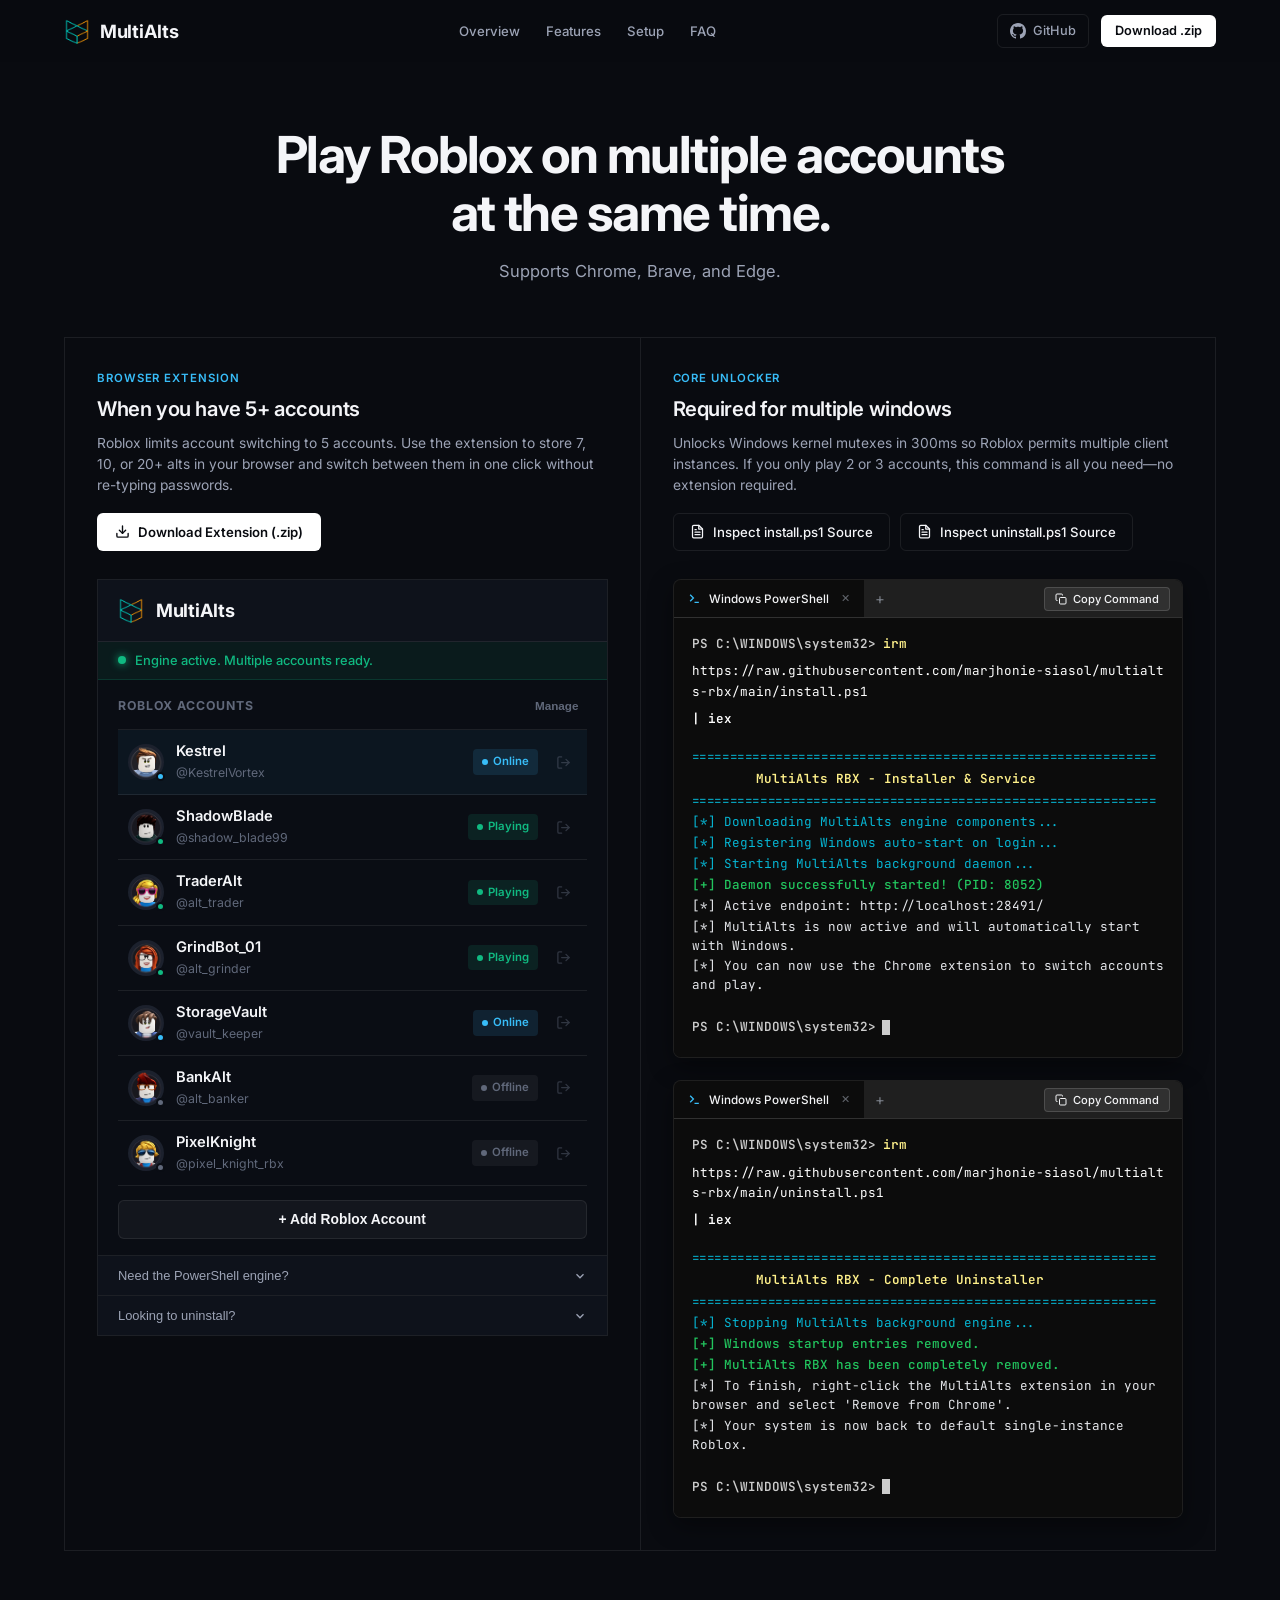
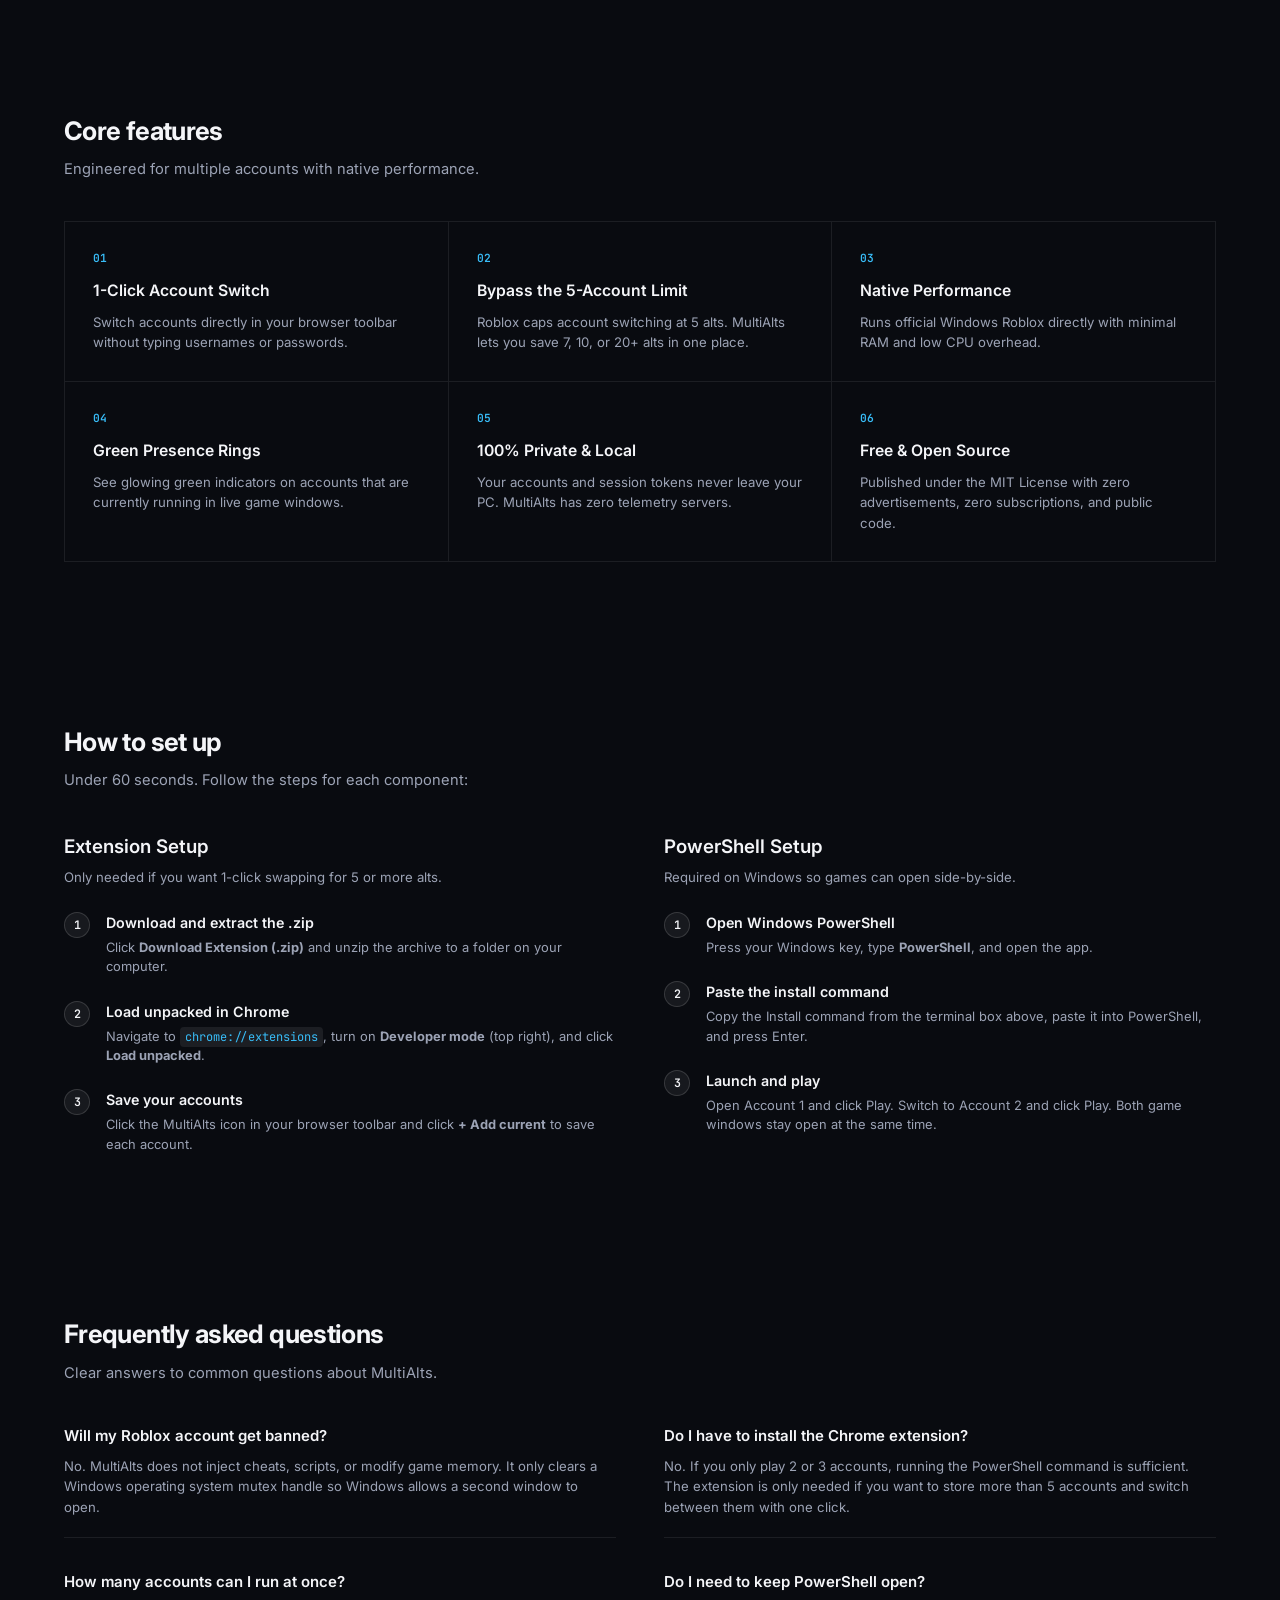
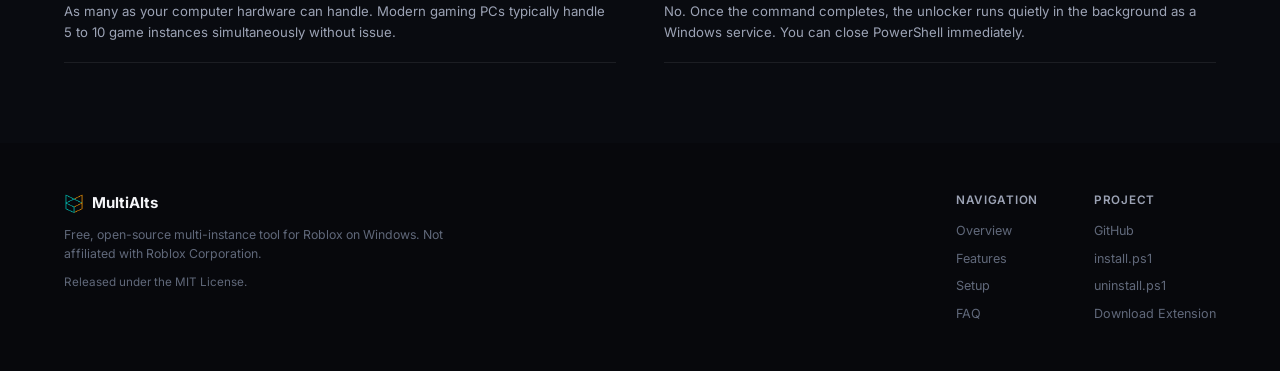
==== docs/index.html @ e4cba8e7 "feat: add Manage mode with delete trash icon, session logout, avatar assets, and UI refinements" ====
<!DOCTYPE html>
<html lang="en">
<head>
    <meta charset="UTF-8">
    <meta name="viewport" content="width=device-width, initial-scale=1.0">
    <title>MultiAlts — Play Roblox on Multiple Accounts</title>
    <meta name="description" content="Play Roblox on multiple accounts at the same time on Windows. Native performance, zero lag, open source.">
    <link rel="icon" type="image/png" href="favicon.png">
    <link rel="preconnect" href="https://fonts.googleapis.com">
    <link rel="preconnect" href="https://fonts.gstatic.com" crossorigin>
    <link href="https://fonts.googleapis.com/css2?family=Inter:wght@400;500;600;700&family=JetBrains+Mono:wght@400;500;600&display=swap" rel="stylesheet">
    <link rel="stylesheet" href="style.css?v=2">
</head>
<body>

    <!-- Navigation -->
    <header class="site-header">
        <div class="site-header-inner">
            <a href="#" class="brand">
                <img src="logo.png" alt="MultiAlts Logo" class="brand-logo">
                <span class="brand-title">MultiAlts</span>
            </a>

            <nav class="nav-links">
                <a href="#hero" class="nav-item">Overview</a>
                <a href="#features" class="nav-item">Features</a>
                <a href="#setup" class="nav-item">Setup</a>
                <a href="#faq" class="nav-item">FAQ</a>
            </nav>

            <div class="nav-cta-group">
                <a href="https://github.com/marjhonie-siasol/multialts-rbx" target="_blank" rel="noopener" class="nav-github-link">
                    <svg viewBox="0 0 24 24" width="16" height="16" fill="currentColor">
                        <path d="M12 0C5.37 0 0 5.37 0 12c0 5.31 3.435 9.795 8.205 11.385.6.105.825-.255.825-.57 0-.285-.015-1.23-.015-2.235-3.015.555-3.795-.735-4.035-1.41-.135-.345-.72-1.41-1.23-1.695-.42-.225-1.02-.78-.015-.795.945-.015 1.62.87 1.845 1.23 1.08 1.815 2.805 1.305 3.495.99.105-.78.42-1.305.765-1.605-2.67-.3-5.46-1.335-5.46-5.925 0-1.305.465-2.385 1.23-3.225-.12-.3-.54-1.53.12-3.18 0 0 1.005-.315 3.3 1.23.96-.27 1.98-.405 3-.405s2.04.135 3 .405c2.295-1.56 3.3-1.23 3.3-1.23.66 1.65.24 2.88.12 3.18.765.84 1.23 1.905 1.23 3.225 0 4.605-2.805 5.625-5.475 5.925.435.375.81 1.095.81 2.22 0 1.605-.015 2.895-.015 3.3 0 .315.225.69.825.57A12.02 12.02 0 0024 12c0-6.63-5.37-12-12-12z"/>
                    </svg>
                    <span>GitHub</span>
                </a>
                <a href="downloads/multialts-extension.zip" download="multialts-extension.zip" class="btn-nav-download">
                    <span>Download .zip</span>
                </a>
            </div>
        </div>
    </header>

    <main>
        <!-- Hero Section: Heading + Split Extension (Left) vs PowerShell (Right) -->
        <section class="hero-block" id="hero">
            <div class="hero-intro">
                <h1 class="hero-headline">Play Roblox on multiple accounts at the same time.</h1>
                <p class="hero-subheadline">
                    Supports Chrome, Brave, and Edge.
                </p>
            </div>

            <!-- Two-Sided Showcase -->
            <div class="showcase-split">

                <!-- Left Column: The Extension -->
                <div class="showcase-col showcase-extension">
                    <div class="col-meta">
                        <div class="col-kicker">Browser Extension</div>
                        <h2 class="col-title">When you have 5+ accounts</h2>
                        <p class="col-description">
                            Roblox limits account switching to 5 accounts. Use the extension to store 7, 10, or 20+ alts in your browser and switch between them in one click without re-typing passwords.
                        </p>
                        <div class="col-actions">
                            <a href="downloads/multialts-extension.zip" download="multialts-extension.zip" class="btn-action-primary" id="downloadHeroBtn">
                                <svg width="15" height="15" viewBox="0 0 24 24" fill="none" stroke="currentColor" stroke-width="2.2" stroke-linecap="round" stroke-linejoin="round">
                                    <path d="M21 15v4a2 2 0 0 1-2 2H5a2 2 0 0 1-2-2v-4"/>
                                    <polyline points="7 10 12 15 17 10"/>
                                    <line x1="12" y1="15" x2="12" y2="3"/>
                                </svg>
                                <span>Download Extension (.zip)</span>
                            </a>
                        </div>
                    </div>

                    <!-- Extension Popup Surface Frame -->
                    <div class="browser-window">
                        <div class="popup">
                            <!-- Top Bar (Clean Branding) -->
                            <header class="header-row">
                                <div class="brand-title-wrap">
                                    <img src="logo.png" alt="MultiAlts" class="brand-logo">
                                    <span class="brand-title">MultiAlts</span>
                                </div>
                            </header>

                            <!-- Engine Status Banner -->
                            <div class="engine-notice-bar active">
                                <span class="notice-pip"></span>
                                <span class="notice-text">Engine active. Multiple accounts ready.</span>
                            </div>

                            <!-- Accounts Section -->
                            <section class="accounts-section">
                                <div class="accounts-head">
                                    <span class="section-title">Roblox Accounts</span>
                                    <button class="btn-manage-accounts" id="mockupManageBtn" type="button">Manage</button>
                                </div>

                                <div class="accounts-list">
                                    <!-- Account 1: Kestrel (Active in Browser) -->
                                    <div class="account-card online active">
                                        <div class="avatar">
                                            <img src="assets/avatars/avatar1.png" alt="Kestrel">
                                            <span class="avatar-status-pip online"></span>
                                        </div>
                                        <div class="info">
                                            <div class="name">Kestrel</div>
                                            <div class="sub">@KestrelVortex</div>
                                        </div>
                                        <div class="status-badge online" title="Online — active session in browser">
                                            <span class="status-dot"></span>
                                            <span class="status-label">Online</span>
                                        </div>
                                        <button class="btn-del" title="Log out of browser session" type="button" aria-label="Log out of browser session"><svg viewBox="0 0 24 24" fill="none" stroke="currentColor" stroke-width="2" stroke-linecap="round" stroke-linejoin="round" aria-hidden="true"><path d="M9 21H5a2 2 0 0 1-2-2V5a2 2 0 0 1 2-2h4"></path><polyline points="16 17 21 12 16 7"></polyline><line x1="21" y1="12" x2="9" y2="12"></line></svg></button>
                                    </div>

                                    <!-- Account 2: ShadowBlade (Playing in Game) -->
                                    <div class="account-card playing">
                                        <div class="avatar">
                                            <img src="assets/avatars/avatar2.png" alt="ShadowBlade">
                                            <span class="avatar-status-pip playing"></span>
                                        </div>
                                        <div class="info">
                                            <div class="name">ShadowBlade</div>
                                            <div class="sub">@shadow_blade99</div>
                                        </div>
                                        <div class="status-badge playing" title="Playing — running in game window">
                                            <span class="status-dot"></span>
                                            <span class="status-label">Playing</span>
                                        </div>
                                        <button class="btn-del" title="Remove from saved alts" type="button" aria-label="Remove from saved alts"><svg viewBox="0 0 24 24" fill="none" stroke="currentColor" stroke-width="2" stroke-linecap="round" stroke-linejoin="round" aria-hidden="true"><path d="M9 21H5a2 2 0 0 1-2-2V5a2 2 0 0 1 2-2h4"></path><polyline points="16 17 21 12 16 7"></polyline><line x1="21" y1="12" x2="9" y2="12"></line></svg></button>
                                    </div>

                                    <!-- Account 3: TraderAlt (Playing in Game) -->
                                    <div class="account-card playing">
                                        <div class="avatar">
                                            <img src="assets/avatars/avatar3.png" alt="TraderAlt">
                                            <span class="avatar-status-pip playing"></span>
                                        </div>
                                        <div class="info">
                                            <div class="name">TraderAlt</div>
                                            <div class="sub">@alt_trader</div>
                                        </div>
                                        <div class="status-badge playing" title="Playing — running in game window">
                                            <span class="status-dot"></span>
                                            <span class="status-label">Playing</span>
                                        </div>
                                        <button class="btn-del" title="Remove from saved alts" type="button" aria-label="Remove from saved alts"><svg viewBox="0 0 24 24" fill="none" stroke="currentColor" stroke-width="2" stroke-linecap="round" stroke-linejoin="round" aria-hidden="true"><path d="M9 21H5a2 2 0 0 1-2-2V5a2 2 0 0 1 2-2h4"></path><polyline points="16 17 21 12 16 7"></polyline><line x1="21" y1="12" x2="9" y2="12"></line></svg></button>
                                    </div>

                                    <!-- Account 4: GrindBot_01 (Playing in Game) -->
                                    <div class="account-card playing">
                                        <div class="avatar">
                                            <img src="assets/avatars/avatar4.png" alt="GrindBot_01">
                                            <span class="avatar-status-pip playing"></span>
                                        </div>
                                        <div class="info">
                                            <div class="name">GrindBot_01</div>
                                            <div class="sub">@alt_grinder</div>
                                        </div>
                                        <div class="status-badge playing" title="Playing — running in game window">
                                            <span class="status-dot"></span>
                                            <span class="status-label">Playing</span>
                                        </div>
                                        <button class="btn-del" title="Remove from saved alts" type="button" aria-label="Remove from saved alts"><svg viewBox="0 0 24 24" fill="none" stroke="currentColor" stroke-width="2" stroke-linecap="round" stroke-linejoin="round" aria-hidden="true"><path d="M9 21H5a2 2 0 0 1-2-2V5a2 2 0 0 1 2-2h4"></path><polyline points="16 17 21 12 16 7"></polyline><line x1="21" y1="12" x2="9" y2="12"></line></svg></button>
                                    </div>

                                    <!-- Account 5: StorageVault (Online) -->
                                    <div class="account-card online">
                                        <div class="avatar">
                                            <img src="assets/avatars/avatar5.png" alt="StorageVault">
                                            <span class="avatar-status-pip online"></span>
                                        </div>
                                        <div class="info">
                                            <div class="name">StorageVault</div>
                                            <div class="sub">@vault_keeper</div>
                                        </div>
                                        <div class="status-badge online" title="Online — active session in browser">
                                            <span class="status-dot"></span>
                                            <span class="status-label">Online</span>
                                        </div>
                                        <button class="btn-del" title="Remove from saved alts" type="button" aria-label="Remove from saved alts"><svg viewBox="0 0 24 24" fill="none" stroke="currentColor" stroke-width="2" stroke-linecap="round" stroke-linejoin="round" aria-hidden="true"><path d="M9 21H5a2 2 0 0 1-2-2V5a2 2 0 0 1 2-2h4"></path><polyline points="16 17 21 12 16 7"></polyline><line x1="21" y1="12" x2="9" y2="12"></line></svg></button>
                                    </div>

                                    <!-- Account 6: BankAlt (Offline) -->
                                    <div class="account-card offline">
                                        <div class="avatar">
                                            <img src="assets/avatars/avatar6.png" alt="BankAlt">
                                            <span class="avatar-status-pip offline"></span>
                                        </div>
                                        <div class="info">
                                            <div class="name">BankAlt</div>
                                            <div class="sub">@alt_banker</div>
                                        </div>
                                        <div class="status-badge offline" title="Offline — not in browser or game">
                                            <span class="status-dot"></span>
                                            <span class="status-label">Offline</span>
                                        </div>
                                        <button class="btn-del" title="Remove from saved alts" type="button" aria-label="Remove from saved alts"><svg viewBox="0 0 24 24" fill="none" stroke="currentColor" stroke-width="2" stroke-linecap="round" stroke-linejoin="round" aria-hidden="true"><path d="M9 21H5a2 2 0 0 1-2-2V5a2 2 0 0 1 2-2h4"></path><polyline points="16 17 21 12 16 7"></polyline><line x1="21" y1="12" x2="9" y2="12"></line></svg></button>
                                    </div>

                                    <!-- Account 7: PixelKnight (Offline) -->
                                    <div class="account-card offline">
                                        <div class="avatar">
                                            <img src="assets/avatars/avatar7.png" alt="PixelKnight">
                                            <span class="avatar-status-pip offline"></span>
                                        </div>
                                        <div class="info">
                                            <div class="name">PixelKnight</div>
                                            <div class="sub">@pixel_knight_rbx</div>
                                        </div>
                                        <div class="status-badge offline" title="Offline — not in browser or game">
                                            <span class="status-dot"></span>
                                            <span class="status-label">Offline</span>
                                        </div>
                                        <button class="btn-del" title="Remove from saved alts" type="button" aria-label="Remove from saved alts"><svg viewBox="0 0 24 24" fill="none" stroke="currentColor" stroke-width="2" stroke-linecap="round" stroke-linejoin="round" aria-hidden="true"><path d="M9 21H5a2 2 0 0 1-2-2V5a2 2 0 0 1 2-2h4"></path><polyline points="16 17 21 12 16 7"></polyline><line x1="21" y1="12" x2="9" y2="12"></line></svg></button>
                                    </div>
                                </div>

                                <button class="btn-alt-login" type="button">+ Add Roblox Account</button>
                            </section>

                            <!-- Footers with Collapsible Dropdowns -->
                            <div class="collapsible-group">
                                <div class="collapsible-section">
                                    <button class="btn-collapse-toggle" type="button">
                                        <span>Need the PowerShell engine?</span>
                                        <svg class="toggle-icon" viewBox="0 0 24 24" width="12" height="12" fill="none" stroke="currentColor" stroke-width="2.2">
                                            <polyline points="6 9 12 15 18 9"></polyline>
                                        </svg>
                                    </button>
                                </div>
                                <div class="collapsible-section">
                                    <button class="btn-collapse-toggle" type="button">
                                        <span>Looking to uninstall?</span>
                                        <svg class="toggle-icon" viewBox="0 0 24 24" width="12" height="12" fill="none" stroke="currentColor" stroke-width="2.2">
                                            <polyline points="6 9 12 15 18 9"></polyline>
                                        </svg>
                                    </button>
                                </div>
                            </div>
                        </div>
                    </div>
                </div>

                <!-- Right Column: The PowerShell Command -->
                <div class="showcase-col showcase-powershell">
                    <div class="col-meta">
                        <div class="col-kicker">Core Unlocker</div>
                        <h2 class="col-title">Required for multiple windows</h2>
                        <p class="col-description">
                            Unlocks Windows kernel mutexes in 300ms so Roblox permits multiple client instances. If you only play 2 or 3 accounts, this command is all you need—no extension required.
                        </p>
                        <div class="col-actions">
                            <a href="https://github.com/marjhonie-siasol/multialts-rbx/blob/main/install.ps1" target="_blank" rel="noopener" class="btn-action-secondary">
                                <svg width="15" height="15" viewBox="0 0 24 24" fill="none" stroke="currentColor" stroke-width="2" stroke-linecap="round" stroke-linejoin="round">
                                    <path d="M14 2H6a2 2 0 0 0-2 2v16a2 2 0 0 0 2 2h12a2 2 0 0 0 2-2V8z"></path>
                                    <polyline points="14 2 14 8 20 8"></polyline>
                                    <line x1="16" y1="13" x2="8" y2="13"></line>
                                    <line x1="16" y1="17" x2="8" y2="17"></line>
                                    <polyline points="10 9 9 9 8 9"></polyline>
                                </svg>
                                <span>Inspect install.ps1 Source</span>
                            </a>
                            <a href="https://github.com/marjhonie-siasol/multialts-rbx/blob/main/uninstall.ps1" target="_blank" rel="noopener" class="btn-action-secondary">
                                <svg width="15" height="15" viewBox="0 0 24 24" fill="none" stroke="currentColor" stroke-width="2" stroke-linecap="round" stroke-linejoin="round">
                                    <path d="M14 2H6a2 2 0 0 0-2 2v16a2 2 0 0 0 2 2h12a2 2 0 0 0 2-2V8z"></path>
                                    <polyline points="14 2 14 8 20 8"></polyline>
                                    <line x1="16" y1="13" x2="8" y2="13"></line>
                                    <line x1="16" y1="17" x2="8" y2="17"></line>
                                    <polyline points="10 9 9 9 8 9"></polyline>
                                </svg>
                                <span>Inspect uninstall.ps1 Source</span>
                            </a>
                        </div>
                    </div>

                    <div class="terminals-stack">
                        <!-- 1. Install & Unlock Terminal -->
                        <div class="terminal-window">
                            <div class="terminal-topbar">
                                <div class="terminal-tab-group">
                                    <div class="terminal-tab active">
                                        <svg class="terminal-tab-icon" viewBox="0 0 24 24" width="13" height="13" fill="none" stroke="currentColor" stroke-width="2.4">
                                            <polyline points="4 17 10 11 4 5"></polyline>
                                            <line x1="12" y1="19" x2="20" y2="19"></line>
                                        </svg>
                                        <span class="terminal-tab-name">Windows PowerShell</span>
                                        <span class="terminal-tab-close">✕</span>
                                    </div>
                                    <span class="terminal-tab-add">+</span>
                                </div>
                                <div class="terminal-topbar-actions">
                                    <button class="btn-terminal-copy" id="webCopyBtn" type="button" title="Copy install command">
                                        <svg width="12" height="12" viewBox="0 0 24 24" fill="none" stroke="currentColor" stroke-width="2">
                                            <rect x="9" y="9" width="13" height="13" rx="2" ry="2"/>
                                            <path d="M5 15H4a2 2 0 0 1-2-2V4a2 2 0 0 1 2-2h9a2 2 0 0 1 2 2v1"/>
                                        </svg>
                                        <span>Copy Command</span>
                                    </button>
                                </div>
                            </div>
                            <div class="terminal-body">
                                <div class="term-cmd-row">
                                    <span class="term-ps-prompt">PS C:\WINDOWS\system32&gt;</span>
                                    <span class="term-cmd-irm">irm</span>
                                    <code class="term-cmd-url" id="webCommandCode">https://raw.githubusercontent.com/marjhonie-siasol/multialts-rbx/main/install.ps1</code>
                                    <span class="term-cmd-pipe">| iex</span>
                                </div>
                                <div class="term-output-stream">
                                    <div class="term-banner-line">=============================================================</div>
                                    <div class="term-banner-title">        MultiAlts RBX - Installer &amp; Service</div>
                                    <div class="term-banner-line">=============================================================</div>
                                    <div class="term-line term-cyan">[*] Downloading MultiAlts engine components...</div>
                                    <div class="term-line term-cyan">[*] Registering Windows auto-start on login...</div>
                                    <div class="term-line term-cyan">[*] Starting MultiAlts background daemon...</div>
                                    <div class="term-line term-green">[+] Daemon successfully started! (PID: 8052)</div>
                                    <div class="term-line term-white">[*] Active endpoint: http://localhost:28491/</div>
                                    <div class="term-line term-white">[*] MultiAlts is now active and will automatically start with Windows.</div>
                                    <div class="term-line term-white">[*] You can now use the Chrome extension to switch accounts and play.</div>
                                </div>
                                <div class="term-prompt-return">
                                    <span class="term-ps-prompt">PS C:\WINDOWS\system32&gt;</span>
                                    <span class="term-cursor"></span>
                                </div>
                            </div>
                        </div>

                        <!-- 2. Clean Uninstall Terminal -->
                        <div class="terminal-window">
                            <div class="terminal-topbar">
                                <div class="terminal-tab-group">
                                    <div class="terminal-tab active">
                                        <svg class="terminal-tab-icon" viewBox="0 0 24 24" width="13" height="13" fill="none" stroke="currentColor" stroke-width="2.4">
                                            <polyline points="4 17 10 11 4 5"></polyline>
                                            <line x1="12" y1="19" x2="20" y2="19"></line>
                                        </svg>
                                        <span class="terminal-tab-name">Windows PowerShell</span>
                                        <span class="terminal-tab-close">✕</span>
                                    </div>
                                    <span class="terminal-tab-add">+</span>
                                </div>
                                <div class="terminal-topbar-actions">
                                    <button class="btn-terminal-copy btn-copy-uninstall" id="uninstallCopyBtn" type="button" title="Copy uninstall command">
                                        <svg width="12" height="12" viewBox="0 0 24 24" fill="none" stroke="currentColor" stroke-width="2">
                                            <rect x="9" y="9" width="13" height="13" rx="2" ry="2"/>
                                            <path d="M5 15H4a2 2 0 0 1-2-2V4a2 2 0 0 1 2-2h9a2 2 0 0 1 2 2v1"/>
                                        </svg>
                                        <span>Copy Command</span>
                                    </button>
                                </div>
                            </div>
                            <div class="terminal-body">
                                <div class="term-cmd-row">
                                    <span class="term-ps-prompt">PS C:\WINDOWS\system32&gt;</span>
                                    <span class="term-cmd-irm">irm</span>
                                    <code class="term-cmd-url" id="uninstallCommandCode">https://raw.githubusercontent.com/marjhonie-siasol/multialts-rbx/main/uninstall.ps1</code>
                                    <span class="term-cmd-pipe">| iex</span>
                                </div>
                                <div class="term-output-stream">
                                    <div class="term-banner-line">=============================================================</div>
                                    <div class="term-banner-title">        MultiAlts RBX - Complete Uninstaller</div>
                                    <div class="term-banner-line">=============================================================</div>
                                    <div class="term-line term-cyan">[*] Stopping MultiAlts background engine...</div>
                                    <div class="term-line term-green">[+] Windows startup entries removed.</div>
                                    <div class="term-line term-green">[+] MultiAlts RBX has been completely removed.</div>
                                    <div class="term-line term-white">[*] To finish, right-click the MultiAlts extension in your browser and select 'Remove from Chrome'.</div>
                                    <div class="term-line term-white">[*] Your system is now back to default single-instance Roblox.</div>
                                </div>
                                <div class="term-prompt-return">
                                    <span class="term-ps-prompt">PS C:\WINDOWS\system32&gt;</span>
                                    <span class="term-cursor"></span>
                                </div>
                            </div>
                        </div>
                    </div>
                </div>

            </div>
        </section>

        <!-- Section 2: Features (Architectural Grid, Zero Carditis) -->
        <section class="section-boundary" id="features">
            <div class="section-inner">
                <div class="section-header">
                    <h2 class="section-heading">Core features</h2>
                    <p class="section-subtext">Engineered for multiple accounts with native performance.</p>
                </div>

                <div class="features-grid">
                    <div class="feature-cell">
                        <div class="feature-index">01</div>
                        <h3 class="feature-title">1-Click Account Switch</h3>
                        <p class="feature-desc">Switch accounts directly in your browser toolbar without typing usernames or passwords.</p>
                    </div>

                    <div class="feature-cell">
                        <div class="feature-index">02</div>
                        <h3 class="feature-title">Bypass the 5-Account Limit</h3>
                        <p class="feature-desc">Roblox caps account switching at 5 alts. MultiAlts lets you save 7, 10, or 20+ alts in one place.</p>
                    </div>

                    <div class="feature-cell">
                        <div class="feature-index">03</div>
                        <h3 class="feature-title">Native Performance</h3>
                        <p class="feature-desc">Runs official Windows Roblox directly with minimal RAM and low CPU overhead.</p>
                    </div>

                    <div class="feature-cell">
                        <div class="feature-index">04</div>
                        <h3 class="feature-title">Green Presence Rings</h3>
                        <p class="feature-desc">See glowing green indicators on accounts that are currently running in live game windows.</p>
                    </div>

                    <div class="feature-cell">
                        <div class="feature-index">05</div>
                        <h3 class="feature-title">100% Private &amp; Local</h3>
                        <p class="feature-desc">Your accounts and session tokens never leave your PC. MultiAlts has zero telemetry servers.</p>
                    </div>

                    <div class="feature-cell">
                        <div class="feature-index">06</div>
                        <h3 class="feature-title">Free &amp; Open Source</h3>
                        <p class="feature-desc">Published under the MIT License with zero advertisements, zero subscriptions, and public code.</p>
                    </div>
                </div>
            </div>
        </section>

        <!-- Section 3: Setup Steps (Clean 2-Column Split: Extension on Left, PowerShell on Right) -->
        <section class="section-boundary" id="setup">
            <div class="section-inner">
                <div class="section-header">
                    <h2 class="section-heading">How to set up</h2>
                    <p class="section-subtext">Under 60 seconds. Follow the steps for each component:</p>
                </div>

                <div class="setup-columns">
                    
                    <!-- Left Column: Extension Steps -->
                    <div class="setup-col">
                        <div class="setup-col-header">
                            <h3 class="setup-col-title">Extension Setup</h3>
                            <p class="setup-col-subtitle">Only needed if you want 1-click swapping for 5 or more alts.</p>
                        </div>

                        <ol class="setup-timeline">
                            <li class="timeline-step">
                                <div class="step-marker">1</div>
                                <div class="step-body">
                                    <h4 class="step-title">Download and extract the .zip</h4>
                                    <p class="step-desc">Click <strong>Download Extension (.zip)</strong> and unzip the archive to a folder on your computer.</p>
                                </div>
                            </li>

                            <li class="timeline-step">
                                <div class="step-marker">2</div>
                                <div class="step-body">
                                    <h4 class="step-title">Load unpacked in Chrome</h4>
                                    <p class="step-desc">Navigate to <code>chrome://extensions</code>, turn on <strong>Developer mode</strong> (top right), and click <strong>Load unpacked</strong>.</p>
                                </div>
                            </li>

                            <li class="timeline-step">
                                <div class="step-marker">3</div>
                                <div class="step-body">
                                    <h4 class="step-title">Save your accounts</h4>
                                    <p class="step-desc">Click the MultiAlts icon in your browser toolbar and click <strong>+ Add current</strong> to save each account.</p>
                                </div>
                            </li>
                        </ol>
                    </div>

                    <!-- Right Column: PowerShell Steps -->
                    <div class="setup-col">
                        <div class="setup-col-header">
                            <h3 class="setup-col-title">PowerShell Setup</h3>
                            <p class="setup-col-subtitle">Required on Windows so games can open side-by-side.</p>
                        </div>

                        <ol class="setup-timeline">
                            <li class="timeline-step">
                                <div class="step-marker">1</div>
                                <div class="step-body">
                                    <h4 class="step-title">Open Windows PowerShell</h4>
                                    <p class="step-desc">Press your Windows key, type <strong>PowerShell</strong>, and open the app.</p>
                                </div>
                            </li>

                            <li class="timeline-step">
                                <div class="step-marker">2</div>
                                <div class="step-body">
                                    <h4 class="step-title">Paste the install command</h4>
                                    <p class="step-desc">Copy the Install command from the terminal box above, paste it into PowerShell, and press Enter.</p>
                                </div>
                            </li>

                            <li class="timeline-step">
                                <div class="step-marker">3</div>
                                <div class="step-body">
                                    <h4 class="step-title">Launch and play</h4>
                                    <p class="step-desc">Open Account 1 and click Play. Switch to Account 2 and click Play. Both game windows stay open at the same time.</p>
                                </div>
                            </li>
                        </ol>
                    </div>

                </div>
            </div>
        </section>

        <!-- Section 4: FAQ -->
        <section class="section-boundary" id="faq">
            <div class="section-inner">
                <div class="section-header">
                    <h2 class="section-heading">Frequently asked questions</h2>
                    <p class="section-subtext">Clear answers to common questions about MultiAlts.</p>
                </div>

                <div class="faq-list">
                    <div class="faq-row">
                        <h4 class="faq-q">Will my Roblox account get banned?</h4>
                        <p class="faq-a">No. MultiAlts does not inject cheats, scripts, or modify game memory. It only clears a Windows operating system mutex handle so Windows allows a second window to open.</p>
                    </div>

                    <div class="faq-row">
                        <h4 class="faq-q">Do I have to install the Chrome extension?</h4>
                        <p class="faq-a">No. If you only play 2 or 3 accounts, running the PowerShell command is sufficient. The extension is only needed if you want to store more than 5 accounts and switch between them with one click.</p>
                    </div>

                    <div class="faq-row">
                        <h4 class="faq-q">How many accounts can I run at once?</h4>
                        <p class="faq-a">As many as your computer hardware can handle. Modern gaming PCs typically handle 5 to 10 game instances simultaneously without issue.</p>
                    </div>

                    <div class="faq-row">
                        <h4 class="faq-q">Do I need to keep PowerShell open?</h4>
                        <p class="faq-a">No. Once the command completes, the unlocker runs quietly in the background as a Windows service. You can close PowerShell immediately.</p>
                    </div>
                </div>
            </div>
        </section>
    </main>

    <!-- Footer -->
    <footer class="site-footer">
        <div class="footer-inner">
            <div class="footer-meta">
                <div class="footer-brand">
                    <img src="logo.png" alt="MultiAlts" class="footer-logo">
                    <span class="footer-title">MultiAlts</span>
                </div>
                <p class="footer-note">Free, open-source multi-instance tool for Roblox on Windows. Not affiliated with Roblox Corporation.</p>
                <div class="footer-license">Released under the MIT License.</div>
            </div>

            <div class="footer-links">
                <div class="footer-group">
                    <span class="group-heading">Navigation</span>
                    <a href="#hero">Overview</a>
                    <a href="#features">Features</a>
                    <a href="#setup">Setup</a>
                    <a href="#faq">FAQ</a>
                </div>
                <div class="footer-group">
                    <span class="group-heading">Project</span>
                    <a href="https://github.com/marjhonie-siasol/multialts-rbx" target="_blank" rel="noopener">GitHub</a>
                    <a href="https://github.com/marjhonie-siasol/multialts-rbx/blob/main/install.ps1" target="_blank" rel="noopener">install.ps1</a>
                    <a href="https://github.com/marjhonie-siasol/multialts-rbx/blob/main/uninstall.ps1" target="_blank" rel="noopener">uninstall.ps1</a>
                    <a href="downloads/multialts-extension.zip" download="multialts-extension.zip">Download Extension</a>
                </div>
            </div>
        </div>
    </footer>

    <script src="script.js"></script>
</body>
</html>
---- docs/style.css ----
/* ==========================================================================
   MultiAlts — Design Stylesheet
   Crafted: Clean Developer Utility & Authentic Product Surfaces
   Rules:
     - No carditis / No nested dark boxes
     - No AI slop pill badges with uppercase dots
     - No glowing neon border outlines
     - Physical authenticity: Real Chrome window + Real Windows Terminal
     - Strict typographic hierarchy
     - Zero emojis
   ========================================================================== */

:root {
    /* Architectural Dark Canvas */
    --canvas: #090b10;
    --canvas-elevated: #0f1219;
    --canvas-subtle: #141822;
    --canvas-well: #06080b;

    /* Hairlines & Dividers */
    --border-hairline: rgba(255, 255, 255, 0.08);
    --border-strong: rgba(255, 255, 255, 0.14);
    --border-focus: rgba(255, 255, 255, 0.28);

    /* Text Hierarchy */
    --text-high: #f4f5f8;
    --text-med: #9ca3b5;
    --text-low: #60687a;

    /* Functional Accents */
    --accent-blue: #38bdf8;
    --accent-emerald: #10b981;
    --accent-amber: #f59e0b;
    --accent-red: #ef4444;

    /* Typography */
    --font-sans: 'Inter', -apple-system, BlinkMacSystemFont, 'Segoe UI', Roboto, sans-serif;
    --font-mono: 'JetBrains Mono', Consolas, Monaco, monospace;
}

/* Reset & Global */
*, *::before, *::after {
    margin: 0;
    padding: 0;
    box-sizing: border-box;
}

html {
    scroll-behavior: smooth;
    background-color: var(--canvas);
    color: var(--text-high);
    font-family: var(--font-sans);
    font-size: 15px;
    line-height: 1.55;
    -webkit-font-smoothing: antialiased;
}

body {
    min-height: 100vh;
    background: var(--canvas);
    color: var(--text-high);
    overflow-x: hidden;
}

::selection {
    background: rgba(56, 189, 248, 0.3);
    color: #ffffff;
}

/* ==========================================================================
   Header & Navigation
   ========================================================================== */
.site-header {
    position: sticky;
    top: 0;
    z-index: 100;
    background: rgba(9, 11, 16, 0.85);
    backdrop-filter: blur(12px);
    border-bottom: none;
}

.site-header-inner {
    max-width: 1200px;
    margin: 0 auto;
    padding: 14px 24px;
    display: flex;
    align-items: center;
    justify-content: space-between;
}

.brand {
    display: flex;
    align-items: center;
    gap: 10px;
    text-decoration: none;
    color: var(--text-high);
}

.brand-logo {
    width: 24px;
    height: 24px;
    object-fit: contain;
}

.brand-title {
    font-size: 1.05rem;
    font-weight: 700;
    letter-spacing: -0.02em;
    color: var(--text-high);
}

.nav-links {
    display: flex;
    align-items: center;
    gap: 26px;
}

.nav-item {
    color: var(--text-med);
    text-decoration: none;
    font-size: 0.88rem;
    font-weight: 500;
    transition: color 150ms ease;
}

.nav-item:hover {
    color: var(--text-high);
}

.nav-cta-group {
    display: flex;
    align-items: center;
    gap: 12px;
}

.nav-github-link {
    display: inline-flex;
    align-items: center;
    gap: 7px;
    color: var(--text-med);
    text-decoration: none;
    font-size: 0.85rem;
    font-weight: 500;
    padding: 6px 12px;
    border: 1px solid var(--border-hairline);
    border-radius: 6px;
    transition: all 150ms ease;
}

.nav-github-link:hover {
    color: var(--text-high);
    border-color: var(--border-strong);
    background: rgba(255, 255, 255, 0.03);
}

.btn-nav-download {
    display: inline-flex;
    align-items: center;
    background: #ffffff;
    color: #090b10;
    text-decoration: none;
    font-size: 0.85rem;
    font-weight: 600;
    padding: 6px 14px;
    border-radius: 6px;
    transition: all 150ms ease;
}

.btn-nav-download:hover {
    background: #e2e8f0;
}

/* ==========================================================================
   Hero Section
   ========================================================================== */
.hero-block {
    max-width: 1200px;
    margin: 0 auto;
    padding: 64px 24px 80px;
}

.hero-intro {
    text-align: center;
    max-width: 780px;
    margin: 0 auto 52px;
}

.hero-headline {
    font-size: clamp(2.3rem, 4.5vw, 3.4rem);
    font-weight: 700;
    letter-spacing: -0.03em;
    line-height: 1.15;
    color: var(--text-high);
    margin-bottom: 16px;
}

.hero-subheadline {
    font-size: 1.1rem;
    line-height: 1.55;
    color: var(--text-med);
    max-width: 620px;
    margin: 0 auto;
}

/* Two-Sided Showcase Grid (Architectural Divider Matrix like Core Features) */
.showcase-split {
    display: grid;
    grid-template-columns: repeat(2, minmax(0, 1fr));
    border-top: 1px solid var(--border-hairline);
    border-left: 1px solid var(--border-hairline);
    align-items: stretch;
}

.showcase-col {
    padding: 32px;
    border-right: 1px solid var(--border-hairline);
    border-bottom: 1px solid var(--border-hairline);
    display: flex;
    flex-direction: column;
    gap: 24px;
    transition: background 150ms ease;
}

.showcase-col:hover {
    background: rgba(255, 255, 255, 0.015);
}

/* Column Meta Text */
.col-meta {
    padding-bottom: 4px;
}

.col-kicker {
    font-size: 0.76rem;
    font-weight: 600;
    text-transform: uppercase;
    letter-spacing: 0.08em;
    color: var(--accent-blue);
    margin-bottom: 6px;
}

.showcase-powershell .col-kicker {
    color: #38bdf8;
}

.col-title {
    font-size: 1.35rem;
    font-weight: 600;
    letter-spacing: -0.02em;
    color: var(--text-high);
    margin-bottom: 8px;
}

.col-description {
    font-size: 0.92rem;
    line-height: 1.55;
    color: var(--text-med);
    margin-bottom: 16px;
}

.col-actions {
    display: flex;
    align-items: center;
    gap: 10px;
    flex-wrap: wrap;
}

.btn-action-primary {
    display: inline-flex;
    align-items: center;
    gap: 8px;
    background: #ffffff;
    color: #090b10;
    text-decoration: none;
    font-size: 0.88rem;
    font-weight: 600;
    padding: 9px 18px;
    border-radius: 6px;
    transition: all 150ms ease;
}

.btn-action-primary:hover {
    background: #e2e8f0;
}

.btn-action-secondary {
    display: inline-flex;
    align-items: center;
    gap: 8px;
    background: transparent;
    color: var(--text-high);
    border: 1px solid var(--border-hairline);
    text-decoration: none;
    font-size: 0.88rem;
    font-weight: 500;
    padding: 8px 16px;
    border-radius: 6px;
    transition: all 150ms ease;
}

.btn-action-secondary:hover {
    background: rgba(255, 255, 255, 0.05);
    border-color: var(--border-strong);
}

/* ==========================================================================
   Left Column: Extension Popup Surface
   ========================================================================== */
.browser-window {
    background: #0a0d14;
    border: 1px solid var(--border-hairline);
    border-radius: 0;
    overflow: hidden;
    box-shadow: none;
}

/* Extension Surface - Prominent, High-Legibility Scaled UI */
.popup {
    display: flex;
    flex-direction: column;
    background: #0a0d14;
    color: var(--text-high);
}

/* 1. Header Bar */
.header-row {
    display: flex;
    align-items: center;
    justify-content: space-between;
    padding: 16px 20px;
    background: #0e121b;
    border-bottom: 1px solid var(--border-hairline);
}

.brand-title-wrap {
    display: flex;
    align-items: center;
    gap: 12px;
}

.brand-logo {
    width: 26px;
    height: 26px;
    object-fit: contain;
}

.brand-title {
    font-size: 1.22rem;
    font-weight: 700;
    letter-spacing: -0.015em;
    color: var(--text-high);
}

/* 2. Engine Notice Bar */
.engine-notice-bar {
    padding: 10px 20px;
    font-size: 0.86rem;
    display: flex;
    align-items: center;
    gap: 9px;
    border-bottom: 1px solid var(--border-hairline);
}

.engine-notice-bar.active {
    background: rgba(16, 185, 129, 0.08);
    border-color: rgba(16, 185, 129, 0.18);
    color: var(--accent-emerald);
}

.engine-notice-bar.offline {
    background: rgba(245, 158, 11, 0.08);
    border-color: rgba(245, 158, 11, 0.18);
    color: var(--accent-amber);
    justify-content: space-between;
}

.notice-pip {
    width: 8px;
    height: 8px;
    border-radius: 50%;
    background: currentColor;
    box-shadow: 0 0 8px currentColor;
    flex-shrink: 0;
}

.notice-text {
    font-weight: 500;
    line-height: 1.35;
}

/* 3. Accounts Section */
.accounts-section {
    padding: 16px 20px;
    display: flex;
    flex-direction: column;
    gap: 14px;
}

.accounts-head {
    display: flex;
    align-items: center;
    justify-content: space-between;
}

.section-title {
    font-size: 0.82rem;
    font-weight: 700;
    text-transform: uppercase;
    letter-spacing: 0.08em;
    color: var(--text-low);
}

.btn-manage-accounts {
    background: transparent;
    border: none;
    color: var(--text-low);
    font-size: 0.78rem;
    font-weight: 600;
    cursor: pointer;
    padding: 3px 8px;
    border-radius: 4px;
    transition: all 120ms ease;
}

.btn-manage-accounts:hover {
    color: var(--text-high);
    background: rgba(255, 255, 255, 0.05);
}

.btn-manage-accounts.done-mode {
    color: #38bdf8;
    background: rgba(56, 189, 248, 0.12);
}

/* Accounts List (Full Height, No Scrolling) */
.accounts-list {
    display: flex;
    flex-direction: column;
    border-top: 1px solid var(--border-hairline);
    border-bottom: 1px solid var(--border-hairline);
    background: transparent;
    overflow: visible;
}

/* Account Row */
.account-card {
    display: flex;
    align-items: center;
    gap: 12px;
    padding: 12px 10px;
    border-bottom: 1px solid var(--border-hairline);
    background: transparent;
    cursor: pointer;
    transition: background 120ms ease;
}

.account-card:last-child {
    border-bottom: none;
}

.account-card:hover {
    background: rgba(255, 255, 255, 0.035);
}

.account-card.active {
    background: rgba(56, 189, 248, 0.05);
}

.avatar {
    width: 36px;
    height: 36px;
    border-radius: 50%;
    background: #1c212d;
    display: flex;
    align-items: center;
    justify-content: center;
    font-size: 0.95rem;
    font-weight: 700;
    color: #ffffff;
    flex-shrink: 0;
    position: relative;
}

.avatar img {
    width: 100%;
    height: 100%;
    border-radius: 50%;
    object-fit: cover;
}

.avatar-status-pip {
    position: absolute;
    bottom: -1px;
    right: -1px;
    width: 9px;
    height: 9px;
    border-radius: 50%;
    border: 2px solid #0a0d14;
}

.avatar-status-pip.playing {
    background: var(--accent-emerald);
}

.avatar-status-pip.online {
    background: var(--accent-blue);
}

.avatar-status-pip.offline {
    background: var(--text-low);
}

.info {
    flex: 1;
    min-width: 0;
}

.name {
    font-size: 0.98rem;
    font-weight: 600;
    color: var(--text-high);
    white-space: nowrap;
    overflow: hidden;
    text-overflow: ellipsis;
    line-height: 1.3;
}

.sub {
    font-size: 0.82rem;
    color: var(--text-low);
    white-space: nowrap;
    overflow: hidden;
    text-overflow: ellipsis;
    margin-top: 2px;
}

/* Status Pill */
.status-badge {
    display: inline-flex;
    align-items: center;
    gap: 5px;
    padding: 4px 9px;
    border-radius: 4px;
    font-size: 0.76rem;
    font-weight: 600;
    flex-shrink: 0;
}

.status-badge .status-dot {
    width: 6px;
    height: 6px;
    border-radius: 50%;
}

.status-badge.playing {
    background: rgba(16, 185, 129, 0.12);
    color: var(--accent-emerald);
}
.status-badge.playing .status-dot {
    background: var(--accent-emerald);
}

.status-badge.online {
    background: rgba(56, 189, 248, 0.12);
    color: var(--accent-blue);
}
.status-badge.online .status-dot {
    background: var(--accent-blue);
}

.status-badge.offline {
    background: rgba(255, 255, 255, 0.05);
    color: var(--text-low);
}
.status-badge.offline .status-dot {
    background: var(--text-low);
}

.btn-del {
    background: transparent;
    border: none;
    color: var(--text-low);
    cursor: pointer;
    padding: 6px;
    font-size: 0.92rem;
    opacity: 0.45;
    transition: opacity 120ms ease, color 120ms ease;
    border-radius: 4px;
    display: inline-flex;
    align-items: center;
    justify-content: center;
    line-height: 1;
}

.btn-del:hover {
    opacity: 1;
    color: var(--accent-red);
}

.btn-del.remove-mode {
    color: var(--accent-red);
    opacity: 0.8;
}

.btn-del.remove-mode:hover {
    opacity: 1;
    transform: scale(1.1);
}

.btn-del svg {
    display: block;
    width: 15px;
    height: 15px;
    stroke: currentColor;
    pointer-events: none;
}

.btn-alt-login {
    width: 100%;
    background: rgba(255, 255, 255, 0.04);
    border: 1px solid var(--border-hairline);
    color: var(--text-high);
    font-size: 0.92rem;
    font-weight: 600;
    padding: 11px 0;
    border-radius: 6px;
    cursor: pointer;
    transition: all 120ms ease;
}

.btn-alt-login:hover {
    background: rgba(255, 255, 255, 0.08);
    border-color: var(--border-strong);
}

/* 4. Footers with Collapsible Dropdowns */
.collapsible-group {
    border-top: 1px solid var(--border-hairline);
    display: flex;
    flex-direction: column;
}

.collapsible-section {
    border-bottom: 1px solid var(--border-hairline);
}

.collapsible-section:last-child {
    border-bottom: none;
}

.btn-collapse-toggle {
    width: 100%;
    background: #0e121b;
    border: none;
    color: var(--text-med);
    font-size: 0.86rem;
    font-weight: 500;
    padding: 12px 20px;
    display: flex;
    align-items: center;
    justify-content: space-between;
    cursor: pointer;
    transition: color 120ms ease, background 120ms ease;
}

.btn-collapse-toggle:hover {
    color: var(--text-high);
    background: #141822;
}

.toggle-icon {
    width: 14px;
    height: 14px;
    transition: transform 150ms ease;
}

/* ==========================================================================
   Right Column: Two Separated Authentic Windows PowerShell Terminals
   ========================================================================== */
.terminals-stack {
    display: flex;
    flex-direction: column;
    gap: 22px;
}

.terminal-window {
    background: #0c0c0c;
    border: 1px solid var(--border-hairline);
    border-radius: 8px;
    overflow: hidden;
    box-shadow: 0 8px 24px rgba(0, 0, 0, 0.4);
    display: flex;
    flex-direction: column;
}

/* Windows Terminal Top Chrome */
.terminal-topbar {
    background: #1f1f1f;
    padding: 0 12px 0 0;
    display: flex;
    align-items: center;
    justify-content: space-between;
    border-bottom: 1px solid rgba(255, 255, 255, 0.08);
    height: 38px;
    user-select: none;
}

.terminal-tab-group {
    display: flex;
    align-items: center;
    height: 100%;
}

.terminal-tab {
    display: flex;
    align-items: center;
    gap: 8px;
    background: #0c0c0c;
    height: 100%;
    padding: 0 14px;
    border-right: 1px solid rgba(255, 255, 255, 0.08);
    font-family: var(--font-sans);
    font-size: 0.78rem;
    font-weight: 500;
    color: #f3f4f6;
}

.terminal-tab-icon {
    color: #38bdf8;
    flex-shrink: 0;
}

.terminal-tab-name {
    white-space: nowrap;
}

.terminal-tab-close {
    font-size: 0.7rem;
    color: #9ca3af;
    margin-left: 4px;
    opacity: 0.6;
    transition: opacity 120ms ease;
    cursor: default;
}

.terminal-tab-close:hover {
    opacity: 1;
    color: #ffffff;
}

.terminal-tab-add {
    padding: 0 10px;
    font-size: 1rem;
    color: #9ca3af;
    opacity: 0.7;
    cursor: default;
}

.terminal-topbar-actions {
    display: flex;
    align-items: center;
    gap: 12px;
}

/* Copy Button in Header - Identical Clean Hover State on Both */
.btn-terminal-copy {
    display: inline-flex;
    align-items: center;
    gap: 6px;
    background: rgba(255, 255, 255, 0.08);
    color: #f3f4f6;
    border: 1px solid rgba(255, 255, 255, 0.14);
    padding: 4px 10px;
    border-radius: 4px;
    font-family: var(--font-sans);
    font-size: 0.74rem;
    font-weight: 500;
    cursor: pointer;
    transition: all 120ms ease;
}

.btn-terminal-copy:hover {
    background: rgba(255, 255, 255, 0.16);
    border-color: rgba(255, 255, 255, 0.35);
    color: #ffffff;
}

.btn-terminal-copy:active {
    transform: scale(0.97);
}

/* Terminal Console Body */
.terminal-body {
    background: #0c0c0c;
    padding: 16px 18px 20px;
    font-family: 'Cascadia Code', 'JetBrains Mono', Consolas, Monaco, monospace;
    font-size: 0.84rem;
    line-height: 1.6;
    display: flex;
    flex-direction: column;
    gap: 10px;
    overflow-x: auto;
}

.term-cmd-row {
    display: flex;
    align-items: baseline;
    flex-wrap: wrap;
    gap: 7px;
    word-break: break-all;
}

.term-ps-prompt {
    color: #cccccc;
    font-weight: 600;
    user-select: none;
    flex-shrink: 0;
}

.term-cmd-irm {
    color: #fef08a;
    font-weight: 600;
}

.term-cmd-url {
    color: #ffffff;
    font-family: inherit;
    font-size: inherit;
}

.term-cmd-pipe {
    color: #ffffff;
    font-weight: 600;
}

/* Banner Output */
.term-output-stream {
    display: flex;
    flex-direction: column;
    gap: 2px;
    padding: 8px 0;
}

.term-banner-line {
    color: #06b6d4;
    user-select: none;
    white-space: pre-wrap;
    letter-spacing: -0.03em;
}

.term-banner-title {
    color: #fef08a;
    font-weight: 600;
    white-space: pre;
}

.term-line {
    font-family: inherit;
    line-height: 1.5;
}

.term-cyan {
    color: #06b6d4;
}

.term-green {
    color: #22c55e;
    font-weight: 500;
}

.term-white {
    color: #e5e7eb;
}

/* Prompt with Blinking Cursor */
.term-prompt-return {
    display: flex;
    align-items: center;
    gap: 6px;
    margin-top: 4px;
}

.term-cursor {
    display: inline-block;
    width: 8px;
    height: 15px;
    background: #cccccc;
    vertical-align: middle;
    animation: cursorBlink 1s step-end infinite;
}

@keyframes cursorBlink {
    0%, 100% { opacity: 1; }
    50% { opacity: 0; }
}

/* ==========================================================================
   Section Boundaries (Seamless Flow, No Section Border Dividers)
   ========================================================================== */
.section-boundary {
    border-top: none;
    border-bottom: none;
    padding: 80px 0;
}

.section-inner {
    max-width: 1200px;
    margin: 0 auto;
    padding: 0 24px;
}

.section-header {
    margin-bottom: 40px;
}

.section-heading {
    font-size: 1.7rem;
    font-weight: 700;
    letter-spacing: -0.025em;
    color: var(--text-high);
    margin-bottom: 8px;
}

.section-subtext {
    font-size: 0.98rem;
    color: var(--text-med);
}

/* ==========================================================================
   Section 2: Features Grid (Architectural Divider Matrix)
   ========================================================================== */
.features-grid {
    display: grid;
    grid-template-columns: repeat(3, minmax(0, 1fr));
    border-top: 1px solid var(--border-hairline);
    border-left: 1px solid var(--border-hairline);
}

.feature-cell {
    padding: 28px;
    border-right: 1px solid var(--border-hairline);
    border-bottom: 1px solid var(--border-hairline);
    transition: background 150ms ease;
}

.feature-cell:hover {
    background: rgba(255, 255, 255, 0.02);
}

.feature-index {
    font-family: var(--font-mono);
    font-size: 0.75rem;
    font-weight: 600;
    color: var(--accent-blue);
    margin-bottom: 12px;
}

.feature-title {
    font-size: 1.05rem;
    font-weight: 600;
    color: var(--text-high);
    margin-bottom: 8px;
}

.feature-desc {
    font-size: 0.88rem;
    line-height: 1.55;
    color: var(--text-med);
}

/* ==========================================================================
   Section 3: Setup Steps (Clean 2-Column Split Timeline)
   ========================================================================== */
.setup-columns {
    display: grid;
    grid-template-columns: repeat(2, minmax(0, 1fr));
    gap: 48px;
}

.setup-col-header {
    margin-bottom: 24px;
}

.setup-col-title {
    font-size: 1.25rem;
    font-weight: 600;
    color: var(--text-high);
    margin-bottom: 6px;
}

.setup-col-subtitle {
    font-size: 0.88rem;
    color: var(--text-med);
}

.setup-timeline {
    list-style: none;
    display: flex;
    flex-direction: column;
    gap: 24px;
}

.timeline-step {
    display: flex;
    gap: 16px;
}

.step-marker {
    width: 26px;
    height: 26px;
    border-radius: 50%;
    background: rgba(255, 255, 255, 0.06);
    border: 1px solid var(--border-strong);
    color: var(--text-high);
    font-family: var(--font-mono);
    font-size: 0.78rem;
    font-weight: 600;
    display: flex;
    align-items: center;
    justify-content: center;
    flex-shrink: 0;
}

.step-body {
    flex: 1;
}

.step-title {
    font-size: 0.95rem;
    font-weight: 600;
    color: var(--text-high);
    margin-bottom: 4px;
}

.step-desc {
    font-size: 0.86rem;
    line-height: 1.5;
    color: var(--text-med);
}

.step-desc code {
    font-family: var(--font-mono);
    background: rgba(255, 255, 255, 0.08);
    padding: 2px 5px;
    border-radius: 4px;
    font-size: 0.8rem;
    color: var(--accent-blue);
}

/* ==========================================================================
   Section 4: FAQ (Clean Border Rows)
   ========================================================================== */
.faq-list {
    display: grid;
    grid-template-columns: repeat(2, minmax(0, 1fr));
    gap: 32px 48px;
}

.faq-row {
    padding-bottom: 20px;
    border-bottom: 1px solid var(--border-hairline);
}

.faq-q {
    font-size: 1rem;
    font-weight: 600;
    color: var(--text-high);
    margin-bottom: 8px;
}

.faq-a {
    font-size: 0.88rem;
    line-height: 1.55;
    color: var(--text-med);
}

/* ==========================================================================
   Footer
   ========================================================================== */
.site-footer {
    border-top: none;
    border-bottom: none;
    padding: 48px 0;
    background: #07080c;
}

.footer-inner {
    max-width: 1200px;
    margin: 0 auto;
    padding: 0 24px;
    display: flex;
    justify-content: space-between;
    gap: 40px;
    flex-wrap: wrap;
}

.footer-meta {
    max-width: 380px;
}

.footer-brand {
    display: flex;
    align-items: center;
    gap: 8px;
    margin-bottom: 12px;
}

.footer-logo {
    width: 20px;
    height: 20px;
}

.footer-title {
    font-size: 1rem;
    font-weight: 700;
    color: var(--text-high);
}

.footer-note {
    font-size: 0.82rem;
    color: var(--text-low);
    line-height: 1.5;
    margin-bottom: 10px;
}

.footer-license {
    font-size: 0.78rem;
    color: var(--text-low);
}

.footer-links {
    display: flex;
    gap: 56px;
}

.footer-group {
    display: flex;
    flex-direction: column;
    gap: 8px;
}

.group-heading {
    font-size: 0.78rem;
    font-weight: 600;
    text-transform: uppercase;
    letter-spacing: 0.06em;
    color: var(--text-med);
    margin-bottom: 4px;
}

.footer-group a {
    color: var(--text-low);
    text-decoration: none;
    font-size: 0.84rem;
    transition: color 120ms ease;
}

.footer-group a:hover {
    color: var(--text-high);
}

/* ==========================================================================
   Responsive Adaptations
   ========================================================================== */
@media (max-width: 960px) {
    .showcase-split {
        grid-template-columns: 1fr;
    }

    .showcase-col {
        padding: 24px 18px;
    }

    .features-grid {
        grid-template-columns: repeat(2, minmax(0, 1fr));
    }

    .setup-columns {
        grid-template-columns: 1fr;
        gap: 36px;
    }

    .faq-list {
        grid-template-columns: 1fr;
    }
}

@media (max-width: 640px) {
    .nav-links {
        display: none;
    }

    .features-grid {
        grid-template-columns: 1fr;
    }
}
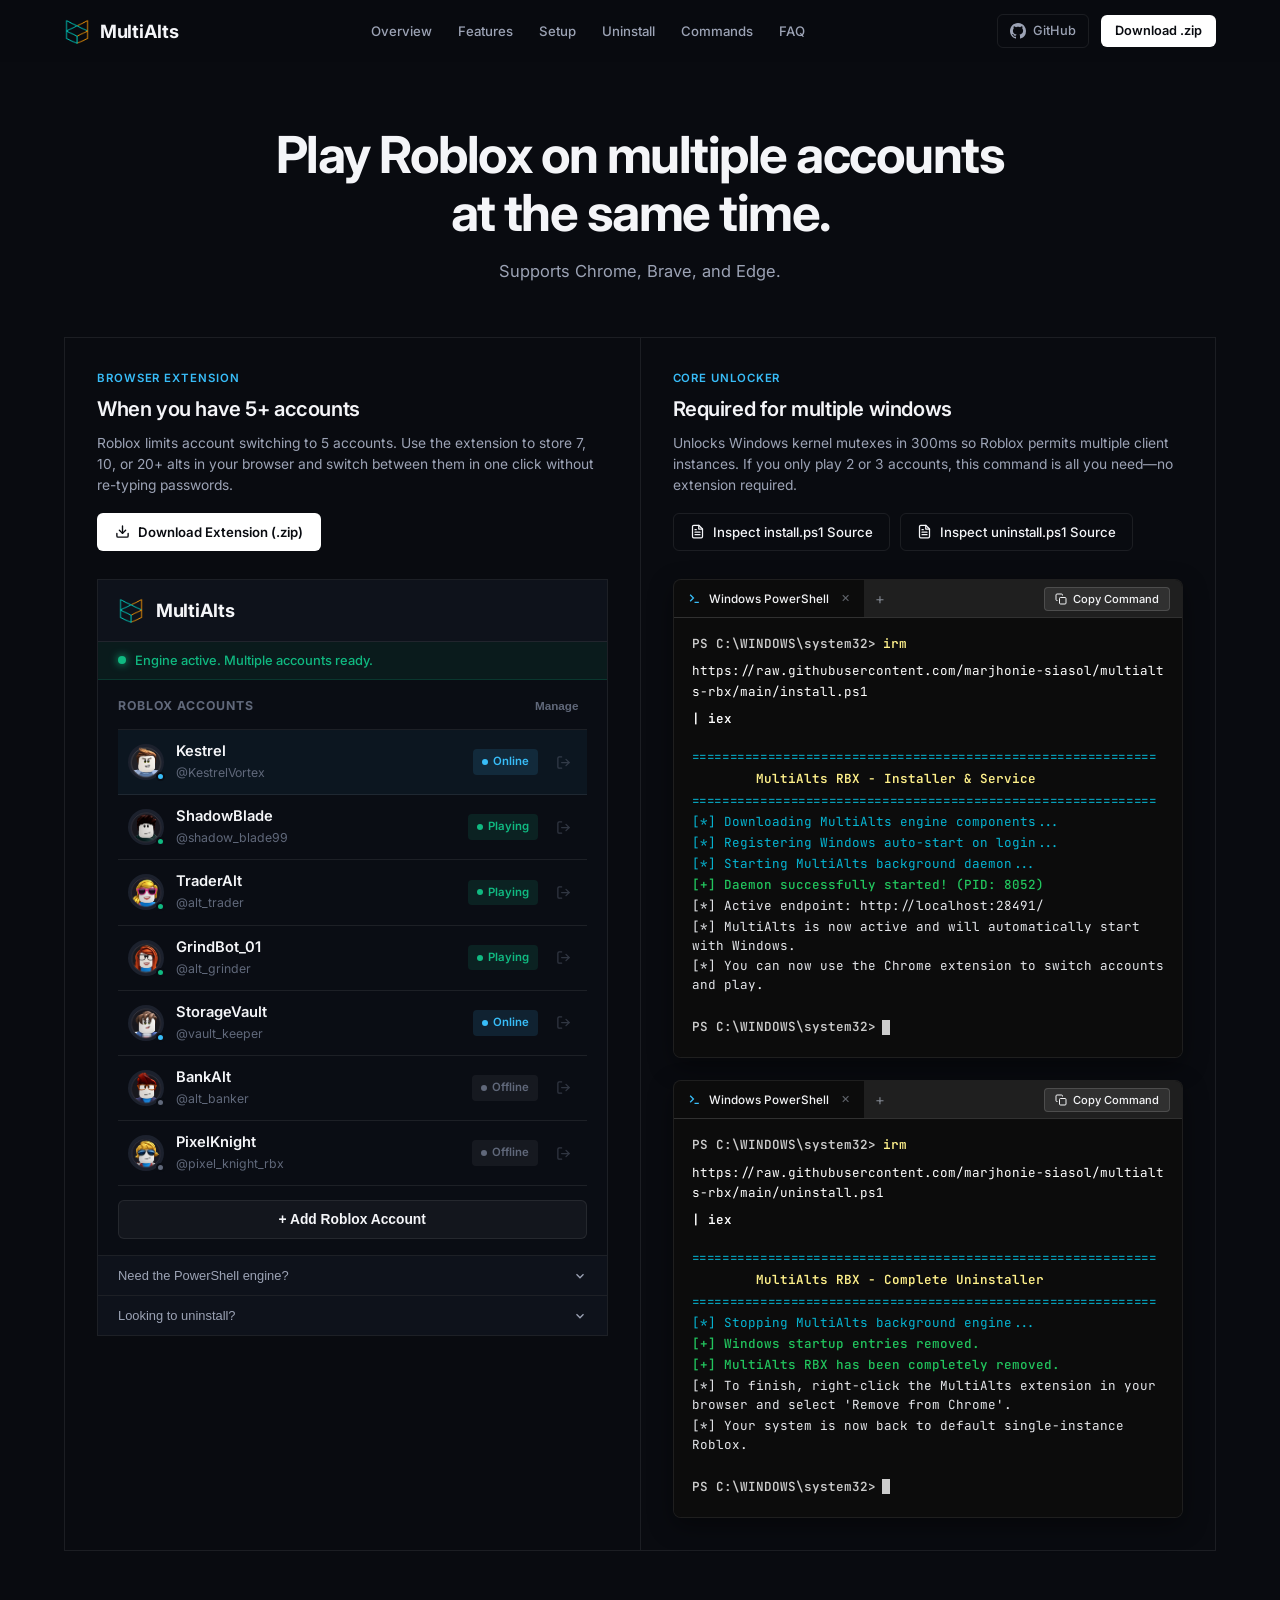
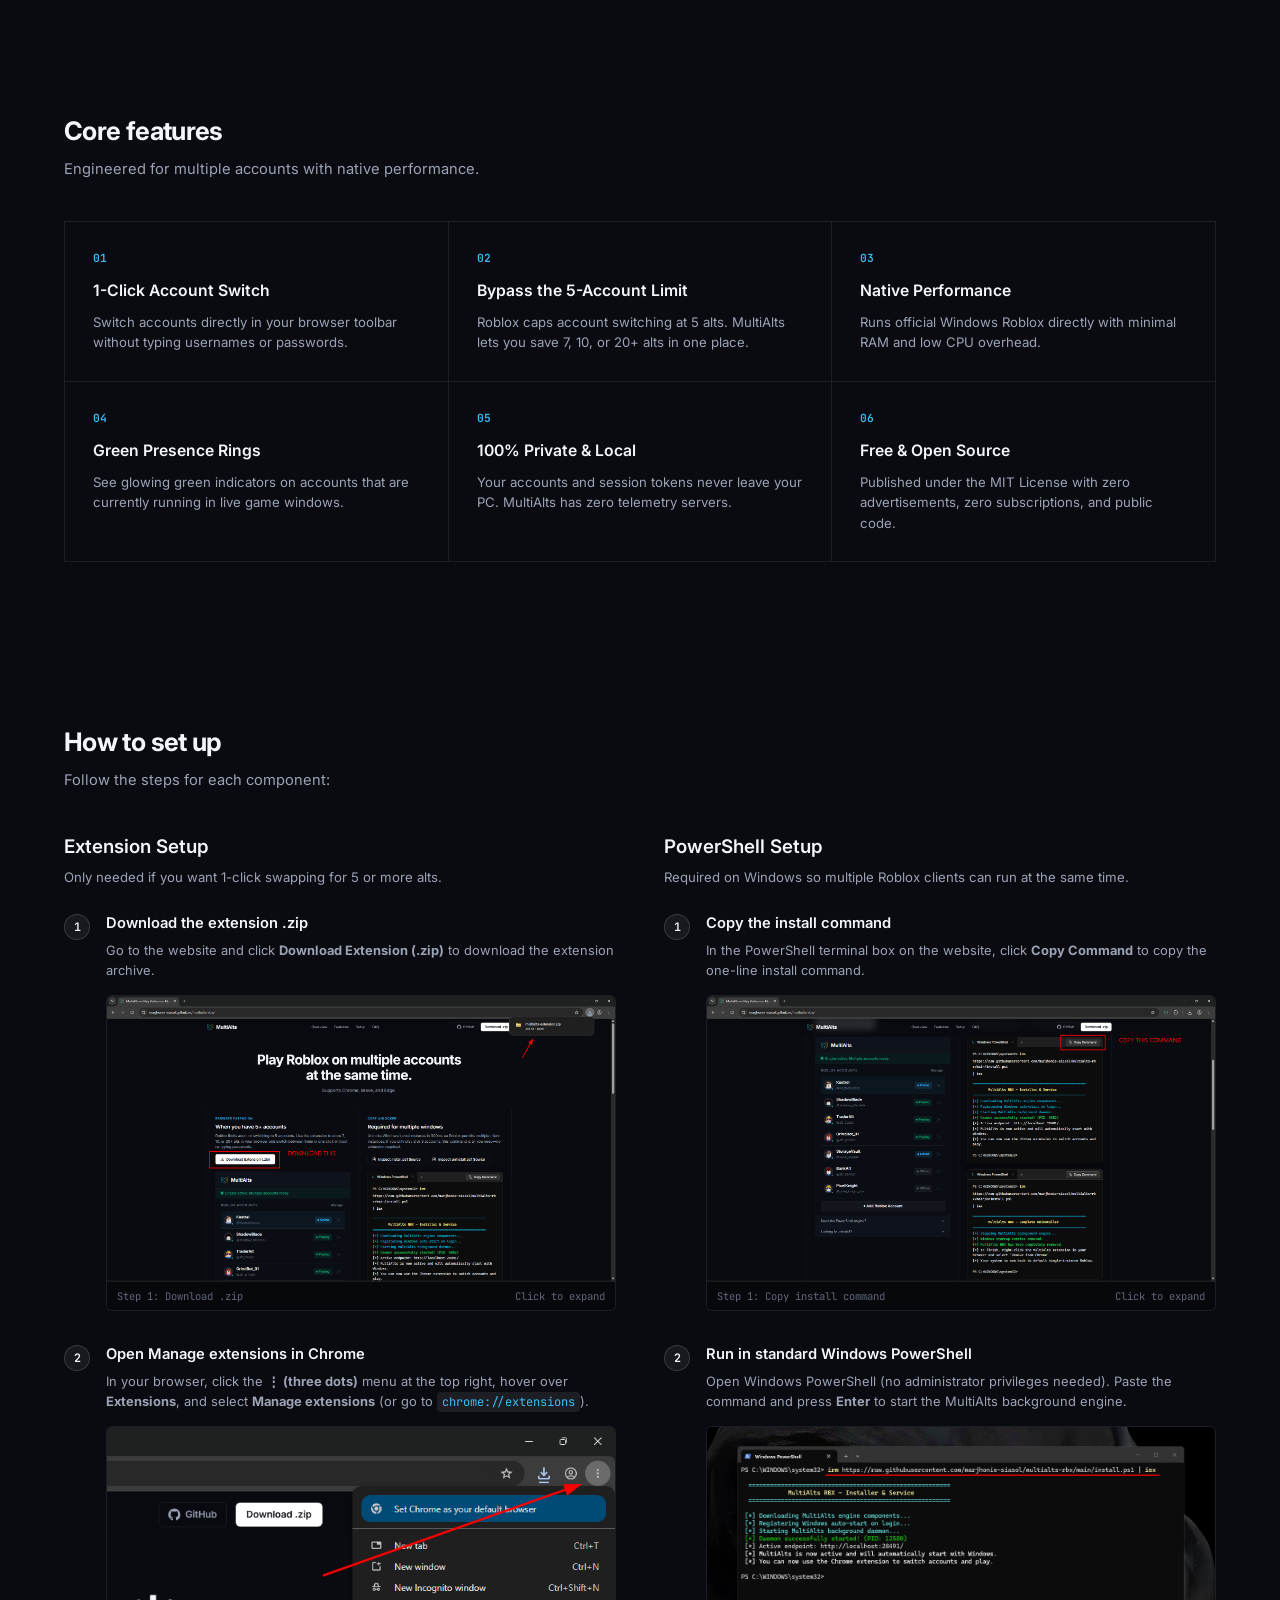
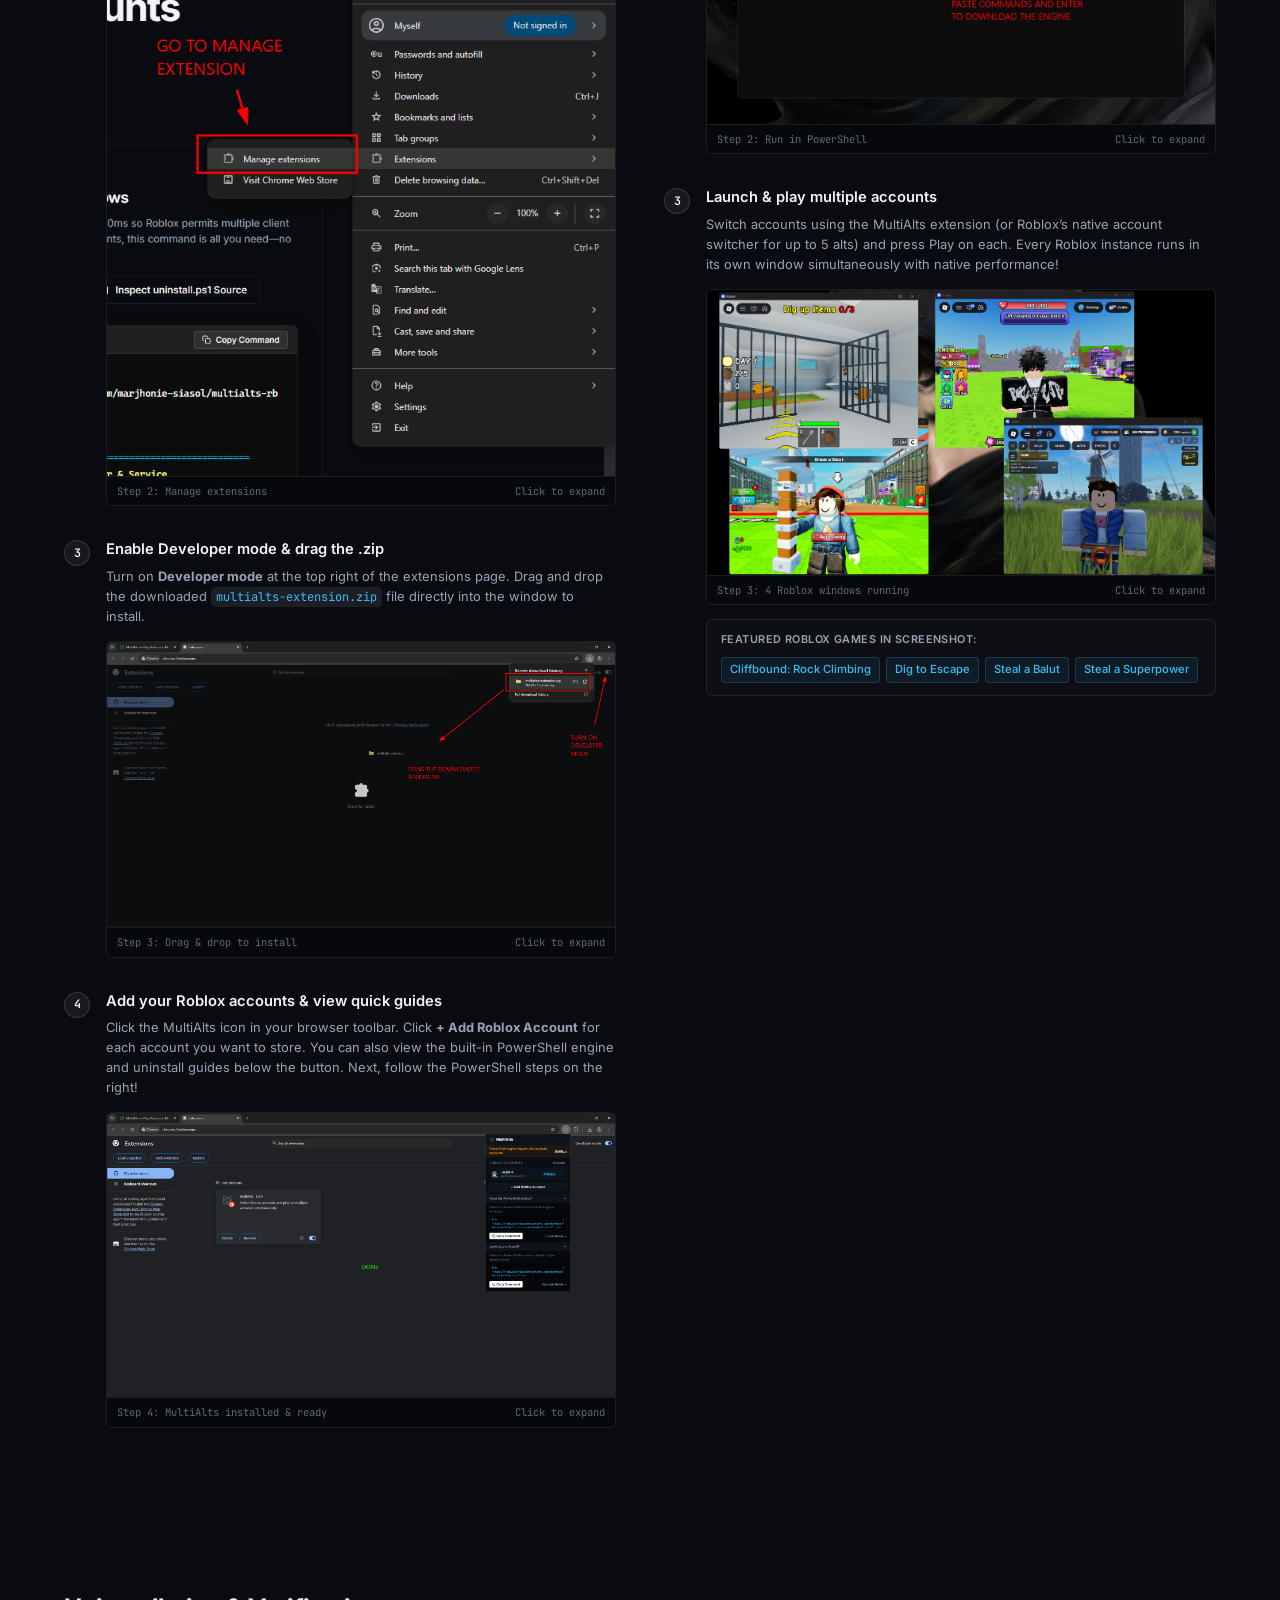
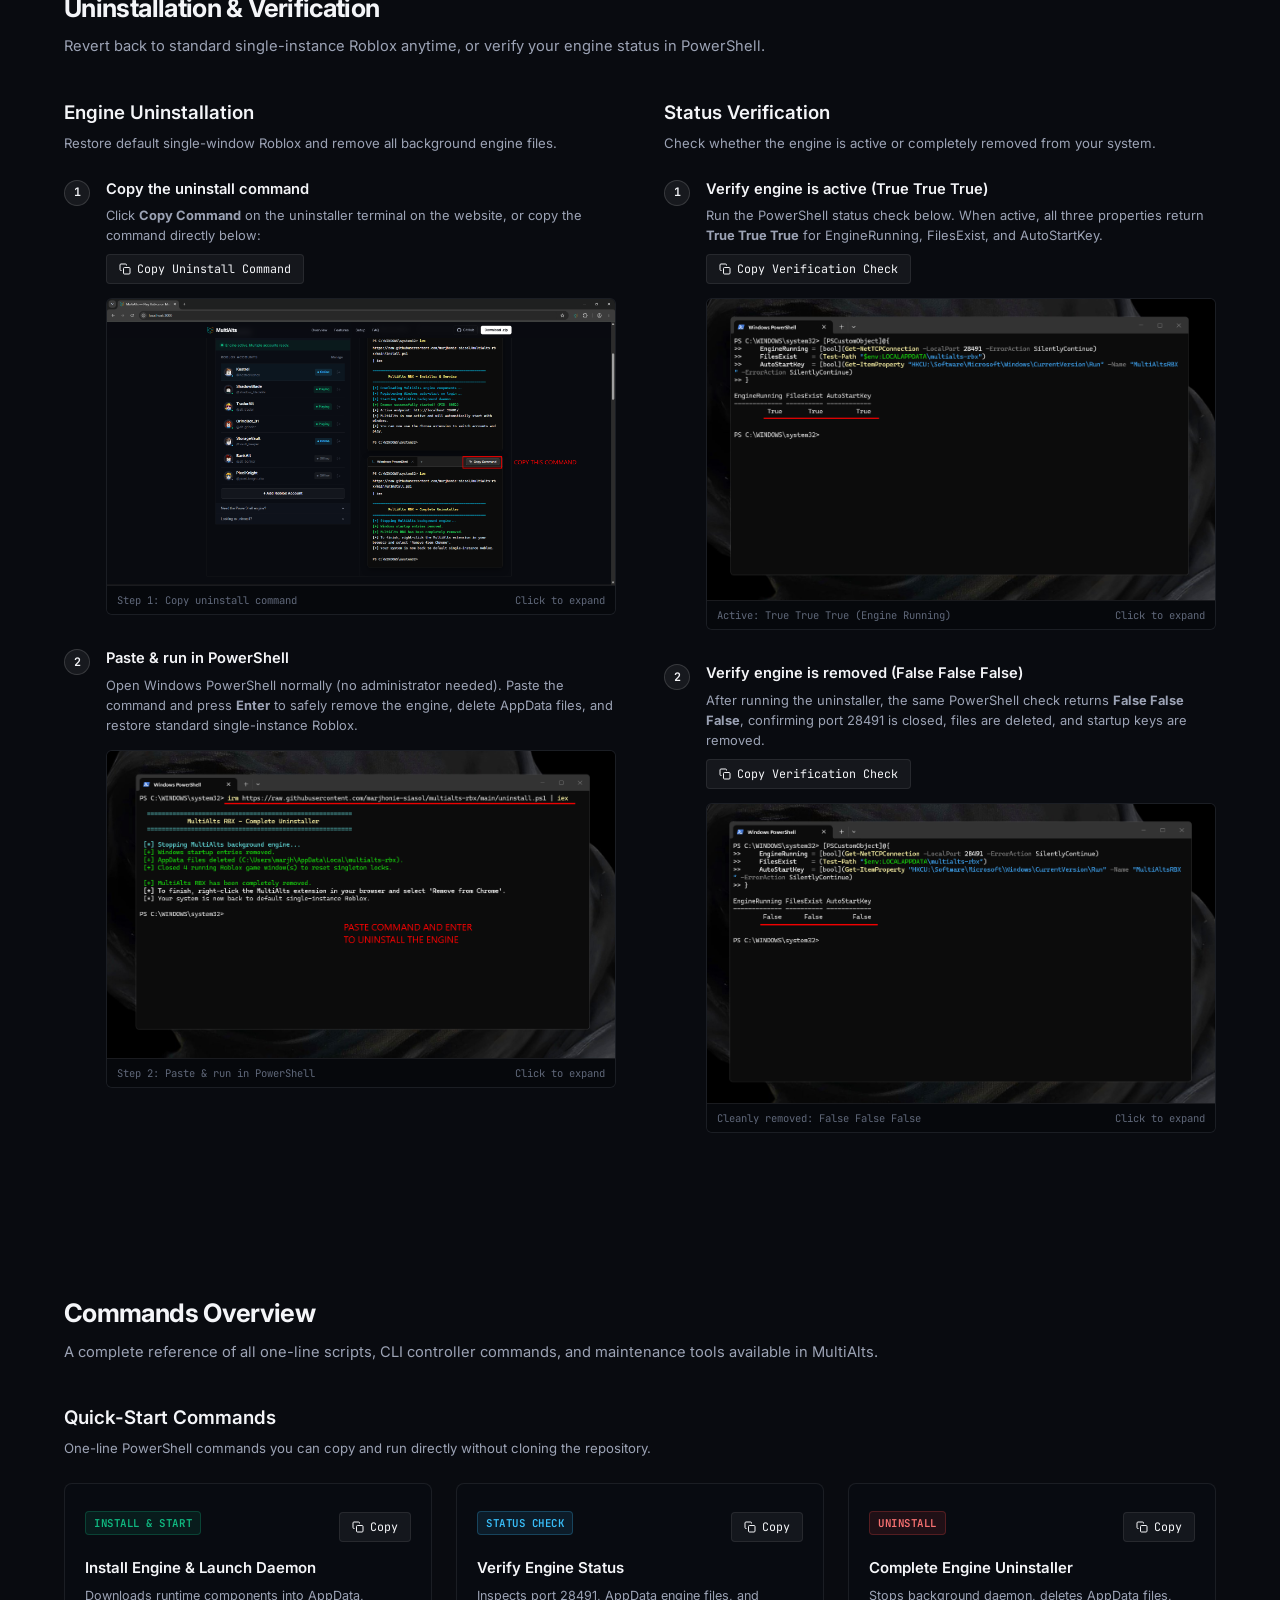
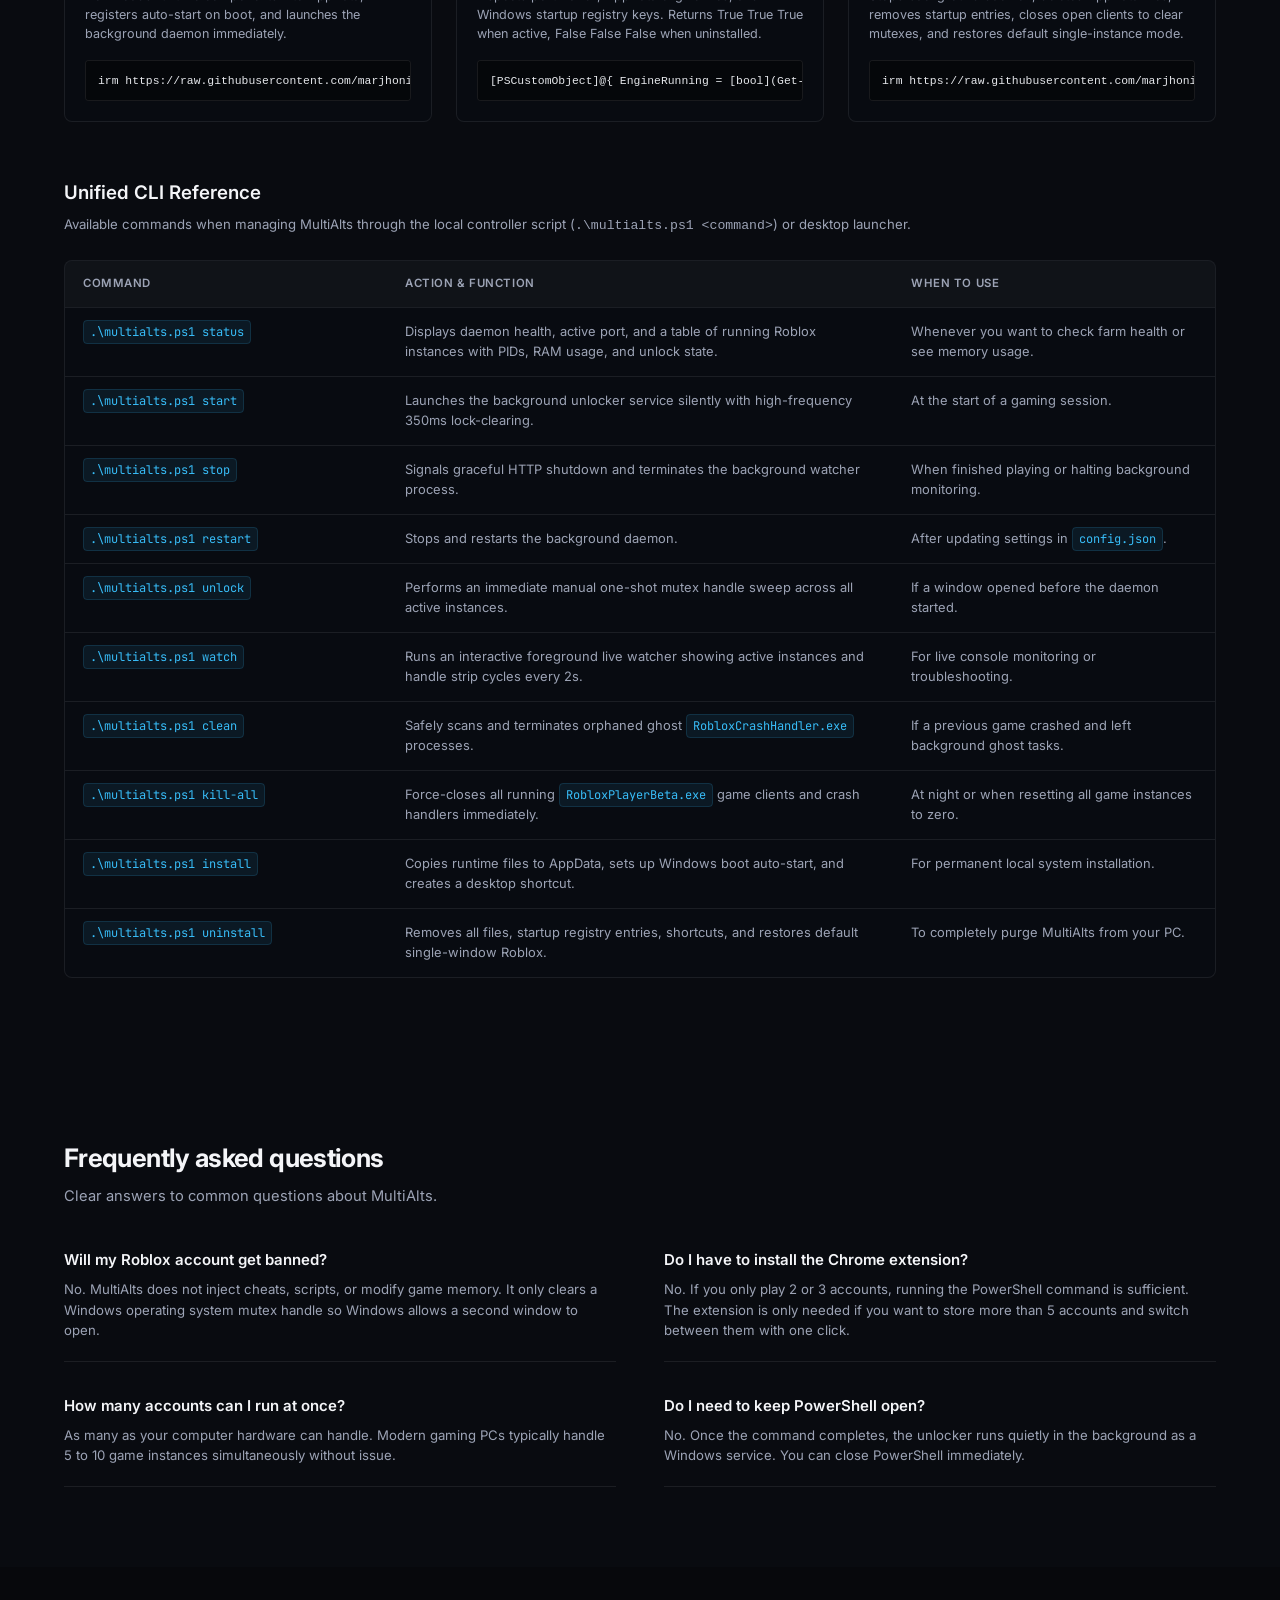
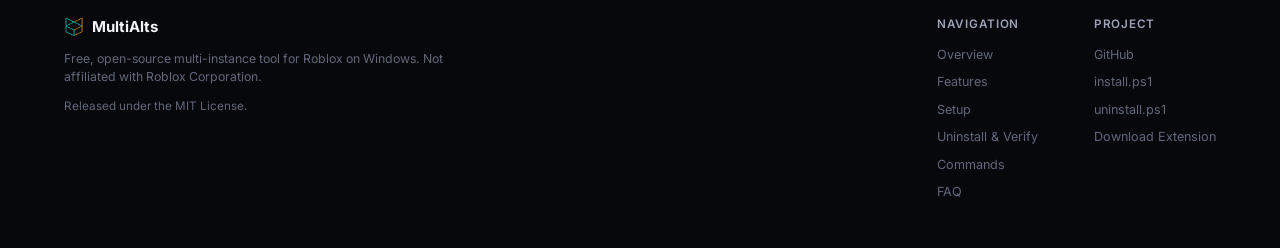
==== commit 652a0ddc: "Add setup walkthroughs, uninstallation & verification section, and commands overview; update README" ====
--- a/docs/index.html
+++ b/docs/index.html
@@ -9,7 +9,7 @@
     <link rel="preconnect" href="https://fonts.googleapis.com">
     <link rel="preconnect" href="https://fonts.gstatic.com" crossorigin>
     <link href="https://fonts.googleapis.com/css2?family=Inter:wght@400;500;600;700&family=JetBrains+Mono:wght@400;500;600&display=swap" rel="stylesheet">
-    <link rel="stylesheet" href="style.css?v=2">
+    <link rel="stylesheet" href="style.css?v=8">
 </head>
 <body>
 
@@ -25,6 +25,8 @@
                 <a href="#hero" class="nav-item">Overview</a>
                 <a href="#features" class="nav-item">Features</a>
                 <a href="#setup" class="nav-item">Setup</a>
+                <a href="#uninstall" class="nav-item">Uninstall</a>
+                <a href="#commands" class="nav-item">Commands</a>
                 <a href="#faq" class="nav-item">FAQ</a>
             </nav>
 
@@ -435,7 +437,7 @@
             <div class="section-inner">
                 <div class="section-header">
                     <h2 class="section-heading">How to set up</h2>
-                    <p class="section-subtext">Under 60 seconds. Follow the steps for each component:</p>
+                    <p class="section-subtext">Follow the steps for each component:</p>
                 </div>
 
                 <div class="setup-columns">
@@ -451,24 +453,60 @@
                             <li class="timeline-step">
                                 <div class="step-marker">1</div>
                                 <div class="step-body">
-                                    <h4 class="step-title">Download and extract the .zip</h4>
-                                    <p class="step-desc">Click <strong>Download Extension (.zip)</strong> and unzip the archive to a folder on your computer.</p>
+                                    <h4 class="step-title">Download the extension .zip</h4>
+                                    <p class="step-desc">Go to the website and click <strong>Download Extension (.zip)</strong> to download the extension archive.</p>
+                                    <div class="step-img-frame" title="Click to view full screenshot">
+                                        <img src="assets/setup/extension.1.png" alt="Step 1: Download Extension .zip from the website" class="step-img" loading="lazy">
+                                        <div class="step-img-caption">
+                                            <span>Step 1: Download .zip</span>
+                                            <span>Click to expand</span>
+                                        </div>
+                                    </div>
                                 </div>
                             </li>
 
                             <li class="timeline-step">
                                 <div class="step-marker">2</div>
                                 <div class="step-body">
-                                    <h4 class="step-title">Load unpacked in Chrome</h4>
-                                    <p class="step-desc">Navigate to <code>chrome://extensions</code>, turn on <strong>Developer mode</strong> (top right), and click <strong>Load unpacked</strong>.</p>
+                                    <h4 class="step-title">Open Manage extensions in Chrome</h4>
+                                    <p class="step-desc">In your browser, click the <strong>⋮ (three dots)</strong> menu at the top right, hover over <strong>Extensions</strong>, and select <strong>Manage extensions</strong> (or go to <code>chrome://extensions</code>).</p>
+                                    <div class="step-img-frame" title="Click to view full screenshot">
+                                        <img src="assets/setup/extension.2.png" alt="Step 2: Open Chrome menu, hover over Extensions, and click Manage extensions" class="step-img" loading="lazy">
+                                        <div class="step-img-caption">
+                                            <span>Step 2: Manage extensions</span>
+                                            <span>Click to expand</span>
+                                        </div>
+                                    </div>
                                 </div>
                             </li>
 
                             <li class="timeline-step">
                                 <div class="step-marker">3</div>
                                 <div class="step-body">
-                                    <h4 class="step-title">Save your accounts</h4>
-                                    <p class="step-desc">Click the MultiAlts icon in your browser toolbar and click <strong>+ Add current</strong> to save each account.</p>
+                                    <h4 class="step-title">Enable Developer mode &amp; drag the .zip</h4>
+                                    <p class="step-desc">Turn on <strong>Developer mode</strong> at the top right of the extensions page. Drag and drop the downloaded <code>multialts-extension.zip</code> file directly into the window to install.</p>
+                                    <div class="step-img-frame" title="Click to view full screenshot">
+                                        <img src="assets/setup/extension.3.png" alt="Step 3: Turn on Developer mode and drag the downloaded .zip to install" class="step-img" loading="lazy">
+                                        <div class="step-img-caption">
+                                            <span>Step 3: Drag &amp; drop to install</span>
+                                            <span>Click to expand</span>
+                                        </div>
+                                    </div>
+                                </div>
+                            </li>
+
+                            <li class="timeline-step">
+                                <div class="step-marker">4</div>
+                                <div class="step-body">
+                                    <h4 class="step-title">Add your Roblox accounts &amp; view quick guides</h4>
+                                    <p class="step-desc">Click the MultiAlts icon in your browser toolbar. Click <strong>+ Add Roblox Account</strong> for each account you want to store. You can also view the built-in PowerShell engine and uninstall guides below the button. Next, follow the PowerShell steps on the right!</p>
+                                    <div class="step-img-frame" title="Click to view full screenshot">
+                                        <img src="assets/setup/extension.4.png" alt="Step 4: Extension installed - add Roblox accounts and view quick guides" class="step-img" loading="lazy">
+                                        <div class="step-img-caption">
+                                            <span>Step 4: MultiAlts installed &amp; ready</span>
+                                            <span>Click to expand</span>
+                                        </div>
+                                    </div>
                                 </div>
                             </li>
                         </ol>
@@ -478,31 +516,63 @@
                     <div class="setup-col">
                         <div class="setup-col-header">
                             <h3 class="setup-col-title">PowerShell Setup</h3>
-                            <p class="setup-col-subtitle">Required on Windows so games can open side-by-side.</p>
+                            <p class="setup-col-subtitle">Required on Windows so multiple Roblox clients can run at the same time.</p>
                         </div>
 
                         <ol class="setup-timeline">
                             <li class="timeline-step">
                                 <div class="step-marker">1</div>
                                 <div class="step-body">
-                                    <h4 class="step-title">Open Windows PowerShell</h4>
-                                    <p class="step-desc">Press your Windows key, type <strong>PowerShell</strong>, and open the app.</p>
+                                    <h4 class="step-title">Copy the install command</h4>
+                                    <p class="step-desc">In the PowerShell terminal box on the website, click <strong>Copy Command</strong> to copy the one-line install command.</p>
+                                    <div class="step-img-frame" title="Click to view full screenshot">
+                                        <img src="assets/setup/powershell.1.png" alt="Step 1: Click Copy Command on the PowerShell install terminal" class="step-img" loading="lazy">
+                                        <div class="step-img-caption">
+                                            <span>Step 1: Copy install command</span>
+                                            <span>Click to expand</span>
+                                        </div>
+                                    </div>
                                 </div>
                             </li>
 
                             <li class="timeline-step">
                                 <div class="step-marker">2</div>
                                 <div class="step-body">
-                                    <h4 class="step-title">Paste the install command</h4>
-                                    <p class="step-desc">Copy the Install command from the terminal box above, paste it into PowerShell, and press Enter.</p>
+                                    <h4 class="step-title">Run in standard Windows PowerShell</h4>
+                                    <p class="step-desc">Open Windows PowerShell (no administrator privileges needed). Paste the command and press <strong>Enter</strong> to start the MultiAlts background engine.</p>
+                                    <div class="step-img-frame" title="Click to view full screenshot">
+                                        <img src="assets/setup/powershell.2.png" alt="Step 2: Paste the command in PowerShell and press Enter" class="step-img" loading="lazy">
+                                        <div class="step-img-caption">
+                                            <span>Step 2: Run in PowerShell</span>
+                                            <span>Click to expand</span>
+                                        </div>
+                                    </div>
                                 </div>
                             </li>
 
                             <li class="timeline-step">
                                 <div class="step-marker">3</div>
                                 <div class="step-body">
-                                    <h4 class="step-title">Launch and play</h4>
-                                    <p class="step-desc">Open Account 1 and click Play. Switch to Account 2 and click Play. Both game windows stay open at the same time.</p>
+                                    <h4 class="step-title">Launch &amp; play multiple accounts</h4>
+                                    <p class="step-desc">Switch accounts using the MultiAlts extension (or Roblox’s native account switcher for up to 5 alts) and press Play on each. Every Roblox instance runs in its own window simultaneously with native performance!</p>
+                                    <div class="step-img-frame" title="Click to view full screenshot">
+                                        <img src="assets/setup/gameplay.png" alt="Step 3: Multiple Roblox games running side-by-side simultaneously" class="step-img" loading="lazy">
+                                        <div class="step-img-caption">
+                                            <span>Step 3: 4 Roblox windows running</span>
+                                            <span>Click to expand</span>
+                                        </div>
+                                    </div>
+
+                                    <!-- Game Credits Card -->
+                                    <div class="setup-credits-card">
+                                        <span class="credits-label">Featured Roblox Games in Screenshot:</span>
+                                        <div class="credits-tags">
+                                            <span class="credit-pill">Cliffbound: Rock Climbing</span>
+                                            <span class="credit-pill">Dig to Escape</span>
+                                            <span class="credit-pill">Steal a Balut</span>
+                                            <span class="credit-pill">Steal a Superpower</span>
+                                        </div>
+                                    </div>
                                 </div>
                             </li>
                         </ol>
@@ -512,7 +582,272 @@
             </div>
         </section>
 
-        <!-- Section 4: FAQ -->
+        <!-- Section 4: Uninstallation & Verification (Exact same clean 2-column design style as Setup) -->
+        <section class="section-boundary" id="uninstall">
+            <div class="section-inner">
+                <div class="section-header">
+                    <h2 class="section-heading">Uninstallation &amp; Verification</h2>
+                    <p class="section-subtext">Revert back to standard single-instance Roblox anytime, or verify your engine status in PowerShell.</p>
+                </div>
+
+                <div class="setup-columns">
+                    
+                    <!-- Left Column: Engine Uninstallation -->
+                    <div class="setup-col">
+                        <div class="setup-col-header">
+                            <h3 class="setup-col-title">Engine Uninstallation</h3>
+                            <p class="setup-col-subtitle">Restore default single-window Roblox and remove all background engine files.</p>
+                        </div>
+
+                        <ol class="setup-timeline">
+                            <li class="timeline-step">
+                                <div class="step-marker">1</div>
+                                <div class="step-body">
+                                    <h4 class="step-title">Copy the uninstall command</h4>
+                                    <p class="step-desc">Click <strong>Copy Command</strong> on the uninstaller terminal on the website, or copy the command directly below:</p>
+                                    <button class="btn-copy-inline" id="lifecycleUninstallCopyBtn" type="button" title="Copy uninstall command">
+                                        <svg width="12" height="12" viewBox="0 0 24 24" fill="none" stroke="currentColor" stroke-width="2">
+                                            <rect x="9" y="9" width="13" height="13" rx="2" ry="2"></rect>
+                                            <path d="M5 15H4a2 2 0 0 1-2-2V4a2 2 0 0 1 2-2h9a2 2 0 0 1 2 2v1"></path>
+                                        </svg>
+                                        <span>Copy Uninstall Command</span>
+                                    </button>
+                                    <div class="step-img-frame" title="Click to view full screenshot">
+                                        <img src="assets/setup/uninstall.copy.png" alt="Step 1: Click Copy Command on the uninstaller terminal" class="step-img" loading="lazy">
+                                        <div class="step-img-caption">
+                                            <span>Step 1: Copy uninstall command</span>
+                                            <span>Click to expand</span>
+                                        </div>
+                                    </div>
+                                </div>
+                            </li>
+
+                            <li class="timeline-step">
+                                <div class="step-marker">2</div>
+                                <div class="step-body">
+                                    <h4 class="step-title">Paste &amp; run in PowerShell</h4>
+                                    <p class="step-desc">Open Windows PowerShell normally (no administrator needed). Paste the command and press <strong>Enter</strong> to safely remove the engine, delete AppData files, and restore standard single-instance Roblox.</p>
+                                    <div class="step-img-frame" title="Click to view full screenshot">
+                                        <img src="assets/setup/uninstall.png" alt="Step 2: Paste command in PowerShell and press Enter to uninstall" class="step-img" loading="lazy">
+                                        <div class="step-img-caption">
+                                            <span>Step 2: Paste &amp; run in PowerShell</span>
+                                            <span>Click to expand</span>
+                                        </div>
+                                    </div>
+                                </div>
+                            </li>
+                        </ol>
+                    </div>
+
+                    <!-- Right Column: Status Verification -->
+                    <div class="setup-col">
+                        <div class="setup-col-header">
+                            <h3 class="setup-col-title">Status Verification</h3>
+                            <p class="setup-col-subtitle">Check whether the engine is active or completely removed from your system.</p>
+                        </div>
+
+                        <ol class="setup-timeline">
+                            <li class="timeline-step">
+                                <div class="step-marker">1</div>
+                                <div class="step-body">
+                                    <h4 class="step-title">Verify engine is active (True True True)</h4>
+                                    <p class="step-desc">Run the PowerShell status check below. When active, all three properties return <strong>True True True</strong> for EngineRunning, FilesExist, and AutoStartKey.</p>
+                                    <button class="btn-copy-inline" id="verifyInstallCopyBtn" type="button" title="Copy verification command">
+                                        <svg width="12" height="12" viewBox="0 0 24 24" fill="none" stroke="currentColor" stroke-width="2">
+                                            <rect x="9" y="9" width="13" height="13" rx="2" ry="2"></rect>
+                                            <path d="M5 15H4a2 2 0 0 1-2-2V4a2 2 0 0 1 2-2h9a2 2 0 0 1 2 2v1"></path>
+                                        </svg>
+                                        <span>Copy Verification Check</span>
+                                    </button>
+                                    <div class="step-img-frame" title="Click to view full screenshot">
+                                        <img src="assets/setup/verify.install.png" alt="PowerShell verification output showing True True True for active engine" class="step-img" loading="lazy">
+                                        <div class="step-img-caption">
+                                            <span>Active: True True True (Engine Running)</span>
+                                            <span>Click to expand</span>
+                                        </div>
+                                    </div>
+                                </div>
+                            </li>
+
+                            <li class="timeline-step">
+                                <div class="step-marker">2</div>
+                                <div class="step-body">
+                                    <h4 class="step-title">Verify engine is removed (False False False)</h4>
+                                    <p class="step-desc">After running the uninstaller, the same PowerShell check returns <strong>False False False</strong>, confirming port 28491 is closed, files are deleted, and startup keys are removed.</p>
+                                    <button class="btn-copy-inline" id="verifyUninstallCopyBtn" type="button" title="Copy verification command">
+                                        <svg width="12" height="12" viewBox="0 0 24 24" fill="none" stroke="currentColor" stroke-width="2">
+                                            <rect x="9" y="9" width="13" height="13" rx="2" ry="2"></rect>
+                                            <path d="M5 15H4a2 2 0 0 1-2-2V4a2 2 0 0 1 2-2h9a2 2 0 0 1 2 2v1"></path>
+                                        </svg>
+                                        <span>Copy Verification Check</span>
+                                    </button>
+                                    <div class="step-img-frame" title="Click to view full screenshot">
+                                        <img src="assets/setup/verify.uninstall.png" alt="PowerShell verification output showing False False False after uninstallation" class="step-img" loading="lazy">
+                                        <div class="step-img-caption">
+                                            <span>Cleanly removed: False False False</span>
+                                            <span>Click to expand</span>
+                                        </div>
+                                    </div>
+                                </div>
+                            </li>
+                        </ol>
+                    </div>
+
+                </div>
+            </div>
+        </section>
+
+        <!-- Section 5: Commands Overview -->
+        <section class="section-boundary" id="commands">
+            <div class="section-inner">
+                <div class="section-header">
+                    <h2 class="section-heading">Commands Overview</h2>
+                    <p class="section-subtext">A complete reference of all one-line scripts, CLI controller commands, and maintenance tools available in MultiAlts.</p>
+                </div>
+
+                <!-- Part 1: Quick-Start Web & Terminal Commands -->
+                <div class="commands-group">
+                    <div class="commands-group-header">
+                        <h3 class="commands-group-title">Quick-Start Commands</h3>
+                        <p class="commands-group-desc">One-line PowerShell commands you can copy and run directly without cloning the repository.</p>
+                    </div>
+
+                    <div class="commands-quick-grid">
+                        <!-- Install Command Card -->
+                        <div class="command-card">
+                            <div class="command-card-header">
+                                <span class="command-badge badge-install">Install &amp; Start</span>
+                                <button class="btn-copy-inline" id="cmdOverviewInstallBtn" type="button" title="Copy install command">
+                                    <svg width="12" height="12" viewBox="0 0 24 24" fill="none" stroke="currentColor" stroke-width="2">
+                                        <rect x="9" y="9" width="13" height="13" rx="2" ry="2"></rect>
+                                        <path d="M5 15H4a2 2 0 0 1-2-2V4a2 2 0 0 1 2-2h9a2 2 0 0 1 2 2v1"></path>
+                                    </svg>
+                                    <span>Copy</span>
+                                </button>
+                            </div>
+                            <h4 class="command-card-title">Install Engine &amp; Launch Daemon</h4>
+                            <p class="command-card-desc">Downloads runtime components into AppData, registers auto-start on boot, and launches the background daemon immediately.</p>
+                            <div class="command-code-box">
+                                <code>irm https://raw.githubusercontent.com/marjhonie-siasol/multialts-rbx/main/install.ps1 | iex</code>
+                            </div>
+                        </div>
+
+                        <!-- Status Check Card -->
+                        <div class="command-card">
+                            <div class="command-card-header">
+                                <span class="command-badge badge-verify">Status Check</span>
+                                <button class="btn-copy-inline" id="cmdOverviewVerifyBtn" type="button" title="Copy status check command">
+                                    <svg width="12" height="12" viewBox="0 0 24 24" fill="none" stroke="currentColor" stroke-width="2">
+                                        <rect x="9" y="9" width="13" height="13" rx="2" ry="2"></rect>
+                                        <path d="M5 15H4a2 2 0 0 1-2-2V4a2 2 0 0 1 2-2h9a2 2 0 0 1 2 2v1"></path>
+                                    </svg>
+                                    <span>Copy</span>
+                                </button>
+                            </div>
+                            <h4 class="command-card-title">Verify Engine Status</h4>
+                            <p class="command-card-desc">Inspects port 28491, AppData engine files, and Windows startup registry keys. Returns True True True when active, False False False when uninstalled.</p>
+                            <div class="command-code-box">
+                                <code>[PSCustomObject]@{ EngineRunning = [bool](Get-NetTCPConnection -LocalPort 28491 -ErrorAction SilentlyContinue); FilesExist = (Test-Path "$env:LOCALAPPDATA\multialts-rbx"); AutoStartKey = [bool](Get-ItemProperty "HKCU:\Software\Microsoft\Windows\CurrentVersion\Run" -Name "MultiAltsRBX" -ErrorAction SilentlyContinue) }</code>
+                            </div>
+                        </div>
+
+                        <!-- Uninstall Command Card -->
+                        <div class="command-card">
+                            <div class="command-card-header">
+                                <span class="command-badge badge-uninstall">Uninstall</span>
+                                <button class="btn-copy-inline" id="cmdOverviewUninstallBtn" type="button" title="Copy uninstall command">
+                                    <svg width="12" height="12" viewBox="0 0 24 24" fill="none" stroke="currentColor" stroke-width="2">
+                                        <rect x="9" y="9" width="13" height="13" rx="2" ry="2"></rect>
+                                        <path d="M5 15H4a2 2 0 0 1-2-2V4a2 2 0 0 1 2-2h9a2 2 0 0 1 2 2v1"></path>
+                                    </svg>
+                                    <span>Copy</span>
+                                </button>
+                            </div>
+                            <h4 class="command-card-title">Complete Engine Uninstaller</h4>
+                            <p class="command-card-desc">Stops background daemon, deletes AppData files, removes startup entries, closes open clients to clear mutexes, and restores default single-instance mode.</p>
+                            <div class="command-code-box">
+                                <code>irm https://raw.githubusercontent.com/marjhonie-siasol/multialts-rbx/main/uninstall.ps1 | iex</code>
+                            </div>
+                        </div>
+                    </div>
+                </div>
+
+                <!-- Part 2: Unified CLI Reference Table -->
+                <div class="commands-group">
+                    <div class="commands-group-header">
+                        <h3 class="commands-group-title">Unified CLI Reference</h3>
+                        <p class="commands-group-desc">Available commands when managing MultiAlts through the local controller script (<code>.\multialts.ps1 &lt;command&gt;</code>) or desktop launcher.</p>
+                    </div>
+
+                    <div class="commands-table-wrapper">
+                        <table class="commands-table">
+                            <thead>
+                                <tr>
+                                    <th style="width: 28%;">Command</th>
+                                    <th style="width: 44%;">Action &amp; Function</th>
+                                    <th style="width: 28%;">When to Use</th>
+                                </tr>
+                            </thead>
+                            <tbody>
+                                <tr>
+                                    <td><code>.\multialts.ps1 status</code></td>
+                                    <td>Displays daemon health, active port, and a table of running Roblox instances with PIDs, RAM usage, and unlock state.</td>
+                                    <td>Whenever you want to check farm health or see memory usage.</td>
+                                </tr>
+                                <tr>
+                                    <td><code>.\multialts.ps1 start</code></td>
+                                    <td>Launches the background unlocker service silently with high-frequency 350ms lock-clearing.</td>
+                                    <td>At the start of a gaming session.</td>
+                                </tr>
+                                <tr>
+                                    <td><code>.\multialts.ps1 stop</code></td>
+                                    <td>Signals graceful HTTP shutdown and terminates the background watcher process.</td>
+                                    <td>When finished playing or halting background monitoring.</td>
+                                </tr>
+                                <tr>
+                                    <td><code>.\multialts.ps1 restart</code></td>
+                                    <td>Stops and restarts the background daemon.</td>
+                                    <td>After updating settings in <code>config.json</code>.</td>
+                                </tr>
+                                <tr>
+                                    <td><code>.\multialts.ps1 unlock</code></td>
+                                    <td>Performs an immediate manual one-shot mutex handle sweep across all active instances.</td>
+                                    <td>If a window opened before the daemon started.</td>
+                                </tr>
+                                <tr>
+                                    <td><code>.\multialts.ps1 watch</code></td>
+                                    <td>Runs an interactive foreground live watcher showing active instances and handle strip cycles every 2s.</td>
+                                    <td>For live console monitoring or troubleshooting.</td>
+                                </tr>
+                                <tr>
+                                    <td><code>.\multialts.ps1 clean</code></td>
+                                    <td>Safely scans and terminates orphaned ghost <code>RobloxCrashHandler.exe</code> processes.</td>
+                                    <td>If a previous game crashed and left background ghost tasks.</td>
+                                </tr>
+                                <tr>
+                                    <td><code>.\multialts.ps1 kill-all</code></td>
+                                    <td>Force-closes all running <code>RobloxPlayerBeta.exe</code> game clients and crash handlers immediately.</td>
+                                    <td>At night or when resetting all game instances to zero.</td>
+                                </tr>
+                                <tr>
+                                    <td><code>.\multialts.ps1 install</code></td>
+                                    <td>Copies runtime files to AppData, sets up Windows boot auto-start, and creates a desktop shortcut.</td>
+                                    <td>For permanent local system installation.</td>
+                                </tr>
+                                <tr>
+                                    <td><code>.\multialts.ps1 uninstall</code></td>
+                                    <td>Removes all files, startup registry entries, shortcuts, and restores default single-window Roblox.</td>
+                                    <td>To completely purge MultiAlts from your PC.</td>
+                                </tr>
+                            </tbody>
+                        </table>
+                    </div>
+                </div>
+
+            </div>
+        </section>
+
+        <!-- Section 6: FAQ -->
         <section class="section-boundary" id="faq">
             <div class="section-inner">
                 <div class="section-header">
@@ -563,6 +898,8 @@
                     <a href="#hero">Overview</a>
                     <a href="#features">Features</a>
                     <a href="#setup">Setup</a>
+                    <a href="#uninstall">Uninstall &amp; Verify</a>
+                    <a href="#commands">Commands</a>
                     <a href="#faq">FAQ</a>
                 </div>
                 <div class="footer-group">
@@ -576,6 +913,6 @@
         </div>
     </footer>
 
-    <script src="script.js"></script>
+    <script src="script.js?v=8"></script>
 </body>
 </html>
--- a/docs/style.css
+++ b/docs/style.css
@@ -975,6 +975,12 @@
     display: grid;
     grid-template-columns: repeat(2, minmax(0, 1fr));
     gap: 48px;
+    width: 100%;
+}
+
+.setup-col {
+    min-width: 0;
+    width: 100%;
 }
 
 .setup-col-header {
@@ -997,12 +1003,16 @@
     list-style: none;
     display: flex;
     flex-direction: column;
-    gap: 24px;
+    gap: 32px;
+    min-width: 0;
+    width: 100%;
 }
 
 .timeline-step {
     display: flex;
     gap: 16px;
+    min-width: 0;
+    width: 100%;
 }
 
 .step-marker {
@@ -1019,23 +1029,28 @@
     align-items: center;
     justify-content: center;
     flex-shrink: 0;
+    margin-top: 2px;
 }
 
 .step-body {
     flex: 1;
+    min-width: 0;
+    width: 100%;
+    overflow: hidden;
 }
 
 .step-title {
-    font-size: 0.95rem;
-    font-weight: 600;
-    color: var(--text-high);
-    margin-bottom: 4px;
+    font-size: 0.98rem;
+    font-weight: 600;
+    color: var(--text-high);
+    margin-bottom: 6px;
 }
 
 .step-desc {
     font-size: 0.86rem;
-    line-height: 1.5;
+    line-height: 1.55;
     color: var(--text-med);
+    word-break: break-word;
 }
 
 .step-desc code {
@@ -1047,8 +1062,363 @@
     color: var(--accent-blue);
 }
 
+/* Step Image Preview Frame */
+.step-img-frame {
+    margin-top: 14px;
+    background: #080b11;
+    border: 1px solid var(--border-hairline);
+    border-radius: 6px;
+    overflow: hidden;
+    position: relative;
+    cursor: zoom-in;
+    transition: border-color 150ms ease, box-shadow 150ms ease;
+    width: 100%;
+    max-width: 100%;
+    box-sizing: border-box;
+}
+
+.step-img-frame:hover {
+    border-color: rgba(56, 189, 248, 0.35);
+    box-shadow: 0 4px 18px rgba(0, 0, 0, 0.45);
+}
+
+.step-img {
+    display: block;
+    width: 100%;
+    max-width: 100%;
+    height: auto;
+    object-fit: contain;
+    transition: transform 180ms ease;
+}
+
+.btn-copy-inline {
+    display: inline-flex;
+    align-items: center;
+    gap: 6px;
+    margin-top: 8px;
+    padding: 6px 12px;
+    background: rgba(255, 255, 255, 0.05);
+    border: 1px solid var(--border-hairline);
+    border-radius: 4px;
+    color: var(--text-high);
+    font-size: 0.78rem;
+    font-family: var(--font-mono);
+    cursor: pointer;
+    transition: all 120ms ease;
+}
+
+.btn-copy-inline:hover {
+    background: rgba(255, 255, 255, 0.12);
+    border-color: rgba(255, 255, 255, 0.3);
+    color: #ffffff;
+}
+
+.btn-copy-inline:active {
+    transform: scale(0.98);
+}
+
+.step-img-frame:hover .step-img {
+    transform: scale(1.015);
+}
+
+.step-img-caption {
+    font-size: 0.7rem;
+    font-family: var(--font-mono);
+    color: var(--text-low);
+    padding: 6px 10px;
+    background: rgba(6, 8, 12, 0.9);
+    border-top: 1px solid var(--border-hairline);
+    display: flex;
+    align-items: center;
+    justify-content: space-between;
+}
+
+/* Game Credits Card */
+.setup-credits-card {
+    margin-top: 14px;
+    padding: 12px 14px;
+    background: rgba(255, 255, 255, 0.02);
+    border: 1px solid var(--border-hairline);
+    border-radius: 6px;
+    display: flex;
+    flex-direction: column;
+    gap: 8px;
+}
+
+.credits-label {
+    font-size: 0.72rem;
+    font-weight: 600;
+    color: var(--text-med);
+    text-transform: uppercase;
+    letter-spacing: 0.04em;
+}
+
+.credits-tags {
+    display: flex;
+    flex-wrap: wrap;
+    gap: 6px;
+}
+
+.credit-pill {
+    font-size: 0.75rem;
+    font-weight: 500;
+    color: var(--accent-blue);
+    background: rgba(56, 189, 248, 0.08);
+    border: 1px solid rgba(56, 189, 248, 0.2);
+    padding: 3px 8px;
+    border-radius: 4px;
+}
+
+/* Lightbox Modal */
+.lightbox-modal {
+    position: fixed;
+    top: 0;
+    left: 0;
+    width: 100vw;
+    height: 100vh;
+    background: rgba(0, 0, 0, 0.88);
+    backdrop-filter: blur(8px);
+    display: flex;
+    align-items: center;
+    justify-content: center;
+    z-index: 99999;
+    opacity: 0;
+    pointer-events: none;
+    transition: opacity 180ms ease;
+    padding: 24px;
+}
+
+.lightbox-modal.active {
+    opacity: 1;
+    pointer-events: auto;
+}
+
+.lightbox-content {
+    position: relative;
+    max-width: 92vw;
+    max-height: 92vh;
+    display: flex;
+    flex-direction: column;
+    align-items: center;
+}
+
+.lightbox-img {
+    max-width: 100%;
+    max-height: 85vh;
+    object-fit: contain;
+    border-radius: 6px;
+    border: 1px solid rgba(255, 255, 255, 0.15);
+    box-shadow: 0 16px 48px rgba(0, 0, 0, 0.8);
+}
+
+.lightbox-caption {
+    margin-top: 10px;
+    font-size: 0.84rem;
+    color: #e5e7eb;
+    text-align: center;
+    font-family: var(--font-sans);
+}
+
+.lightbox-close {
+    position: absolute;
+    top: -38px;
+    right: 0;
+    background: transparent;
+    border: none;
+    color: #9ca3af;
+    font-size: 1.4rem;
+    cursor: pointer;
+    line-height: 1;
+    padding: 4px 8px;
+    transition: color 120ms ease;
+}
+
+.lightbox-close:hover {
+    color: #ffffff;
+}
+
 /* ==========================================================================
-   Section 4: FAQ (Clean Border Rows)
+   Section 5: Commands Overview
+   ========================================================================== */
+.commands-group {
+    margin-bottom: 56px;
+    width: 100%;
+}
+
+.commands-group:last-child {
+    margin-bottom: 0;
+}
+
+.commands-group-header {
+    margin-bottom: 24px;
+}
+
+.commands-group-title {
+    font-size: 1.25rem;
+    font-weight: 600;
+    color: var(--text-high);
+    margin-bottom: 6px;
+}
+
+.commands-group-desc {
+    font-size: 0.88rem;
+    color: var(--text-med);
+}
+
+/* Quick Commands Grid */
+.commands-quick-grid {
+    display: grid;
+    grid-template-columns: repeat(3, minmax(0, 1fr));
+    gap: 24px;
+    width: 100%;
+}
+
+@media (max-width: 992px) {
+    .commands-quick-grid {
+        grid-template-columns: 1fr;
+    }
+}
+
+.command-card {
+    background: #080b11;
+    border: 1px solid var(--border-hairline);
+    border-radius: 8px;
+    padding: 20px;
+    display: flex;
+    flex-direction: column;
+    min-width: 0;
+    transition: border-color 150ms ease, box-shadow 150ms ease;
+}
+
+.command-card:hover {
+    border-color: rgba(56, 189, 248, 0.25);
+    box-shadow: 0 4px 20px rgba(0, 0, 0, 0.4);
+}
+
+.command-card-header {
+    display: flex;
+    align-items: center;
+    justify-content: space-between;
+    margin-bottom: 14px;
+    gap: 12px;
+}
+
+.command-badge {
+    font-size: 0.72rem;
+    font-weight: 600;
+    font-family: var(--font-mono);
+    text-transform: uppercase;
+    letter-spacing: 0.05em;
+    padding: 3px 8px;
+    border-radius: 4px;
+}
+
+.badge-install {
+    background: rgba(16, 185, 129, 0.1);
+    color: #10b981;
+    border: 1px solid rgba(16, 185, 129, 0.25);
+}
+
+.badge-verify {
+    background: rgba(56, 189, 248, 0.1);
+    color: #38bdf8;
+    border: 1px solid rgba(56, 189, 248, 0.25);
+}
+
+.badge-uninstall {
+    background: rgba(239, 68, 68, 0.1);
+    color: #f87171;
+    border: 1px solid rgba(239, 68, 68, 0.25);
+}
+
+.command-card-title {
+    font-size: 1rem;
+    font-weight: 600;
+    color: var(--text-high);
+    margin-bottom: 8px;
+}
+
+.command-card-desc {
+    font-size: 0.84rem;
+    line-height: 1.5;
+    color: var(--text-med);
+    margin-bottom: 16px;
+    flex: 1;
+}
+
+.command-code-box {
+    background: #05070a;
+    border: 1px solid rgba(255, 255, 255, 0.08);
+    border-radius: 4px;
+    padding: 10px 12px;
+    overflow-x: auto;
+    scrollbar-width: thin;
+    font-family: var(--font-mono);
+    font-size: 0.76rem;
+    color: #e5e7eb;
+    white-space: nowrap;
+}
+
+.command-code-box code {
+    color: #e5e7eb;
+}
+
+/* Commands Table */
+.commands-table-wrapper {
+    width: 100%;
+    overflow-x: auto;
+    border: 1px solid var(--border-hairline);
+    border-radius: 8px;
+    background: #080b11;
+}
+
+.commands-table {
+    width: 100%;
+    border-collapse: collapse;
+    font-size: 0.86rem;
+    text-align: left;
+}
+
+.commands-table th {
+    background: rgba(255, 255, 255, 0.03);
+    color: var(--text-med);
+    font-weight: 600;
+    font-size: 0.76rem;
+    text-transform: uppercase;
+    letter-spacing: 0.05em;
+    padding: 14px 18px;
+    border-bottom: 1px solid var(--border-hairline);
+}
+
+.commands-table td {
+    padding: 14px 18px;
+    border-bottom: 1px solid var(--border-hairline);
+    color: var(--text-med);
+    line-height: 1.55;
+    vertical-align: top;
+}
+
+.commands-table tr:last-child td {
+    border-bottom: none;
+}
+
+.commands-table tr:hover td {
+    background: rgba(255, 255, 255, 0.015);
+}
+
+.commands-table code {
+    font-family: var(--font-mono);
+    font-size: 0.8rem;
+    color: var(--accent-blue);
+    background: rgba(56, 189, 248, 0.08);
+    padding: 3px 6px;
+    border-radius: 4px;
+    border: 1px solid rgba(56, 189, 248, 0.15);
+    white-space: nowrap;
+}
+
+/* ==========================================================================
+   Section 6: FAQ (Clean Border Rows)
    ========================================================================== */
 .faq-list {
     display: grid;
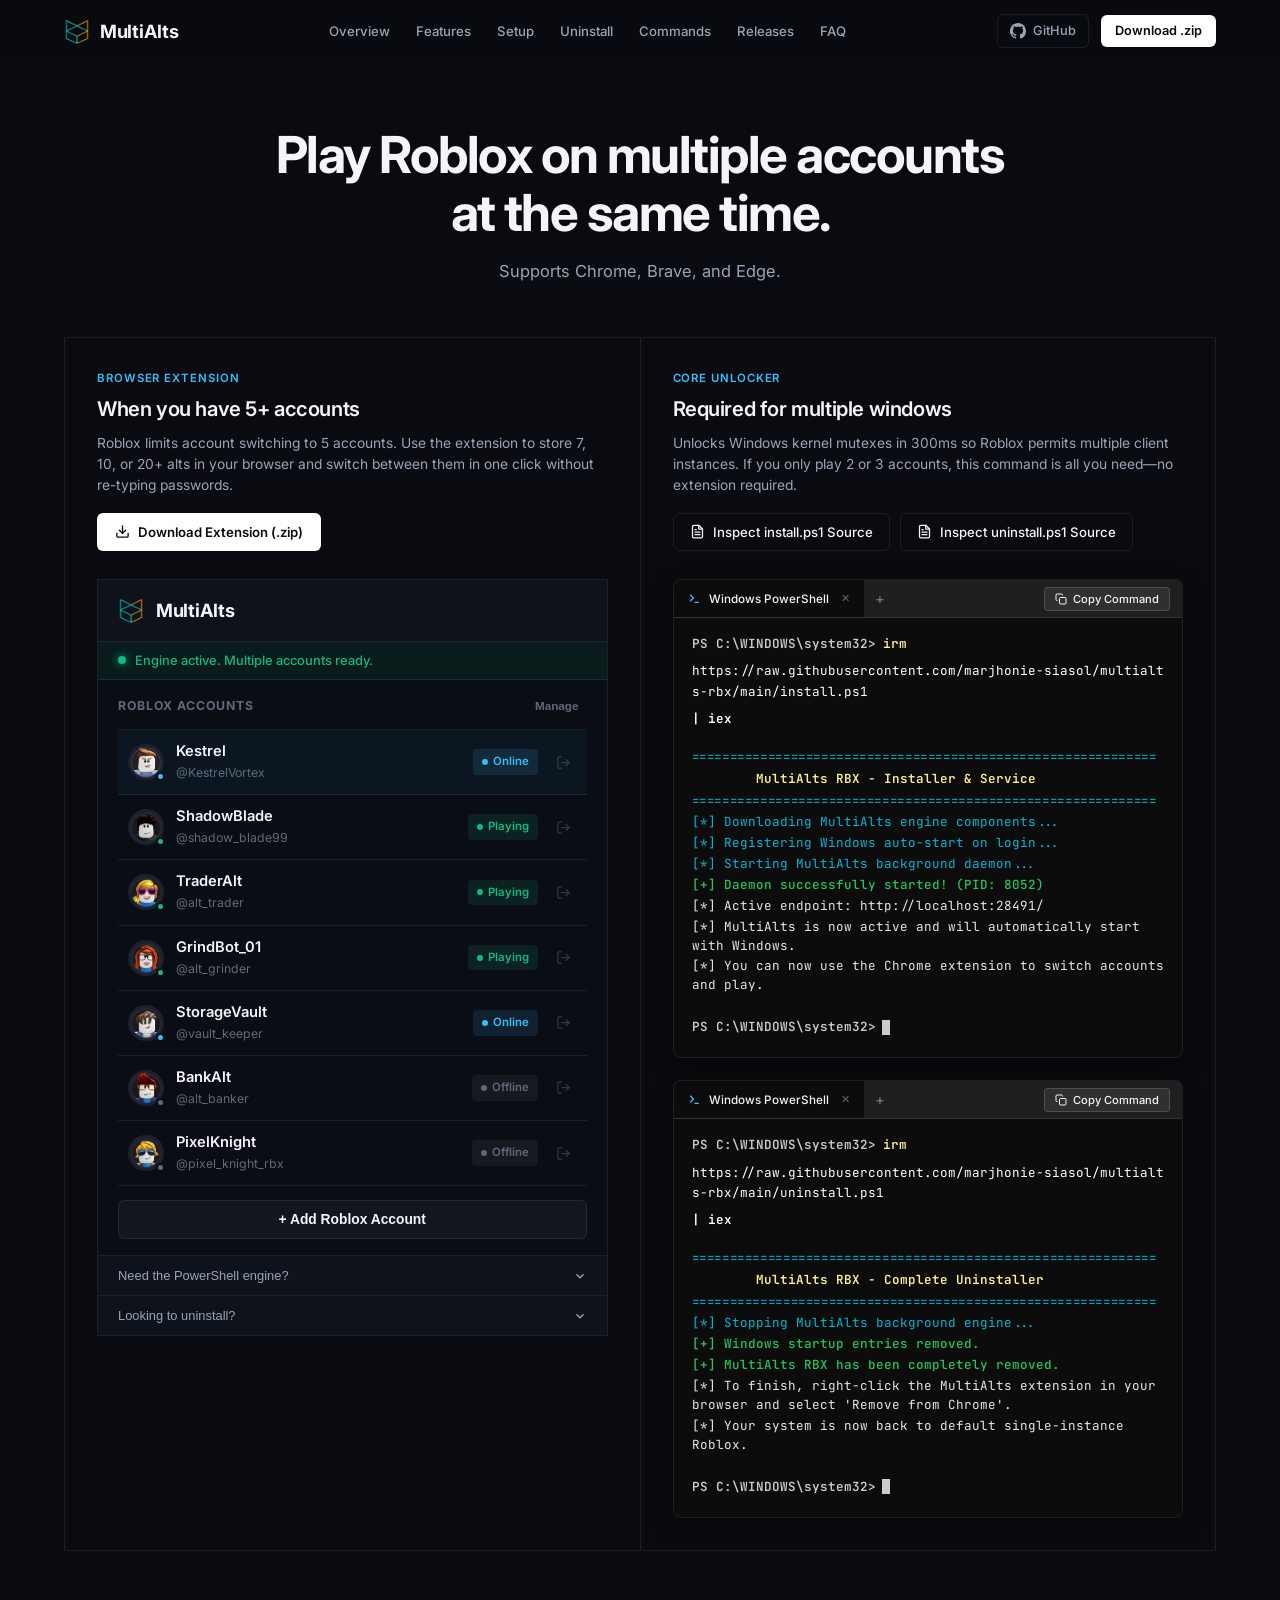
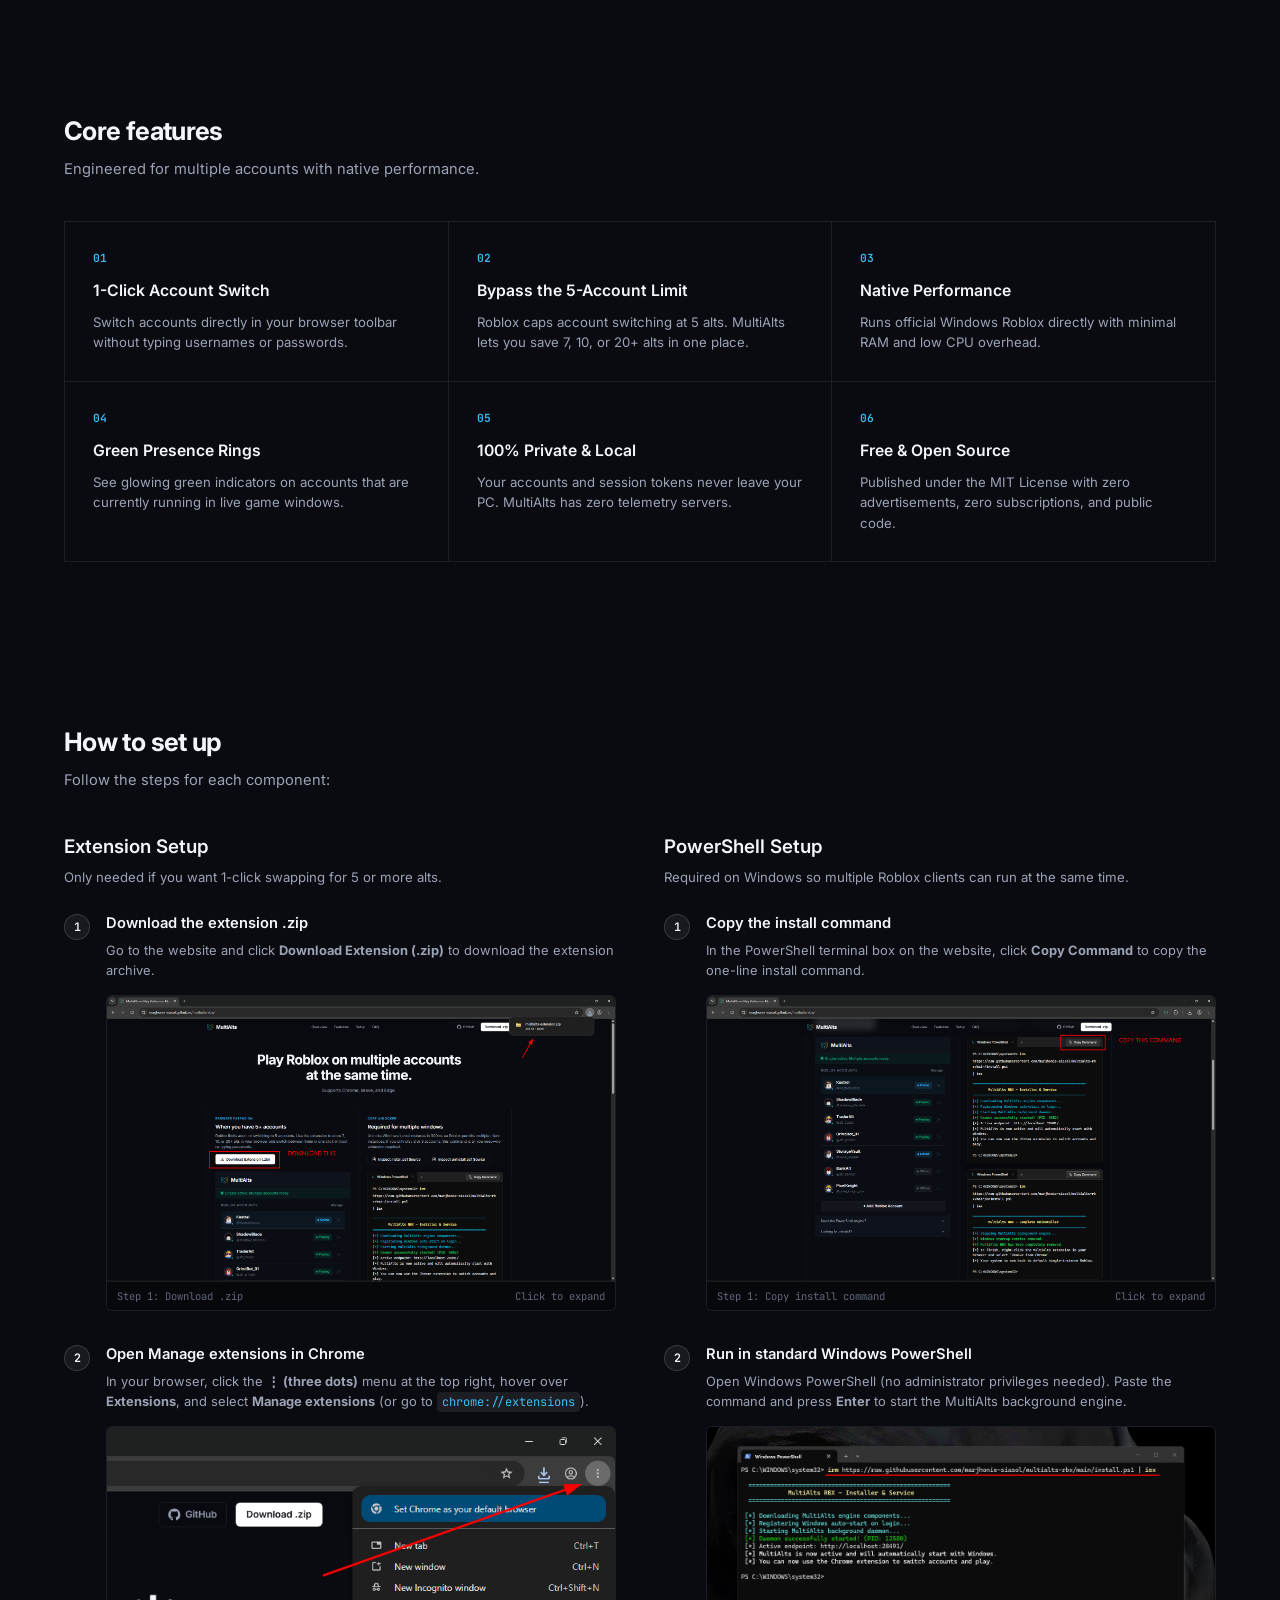
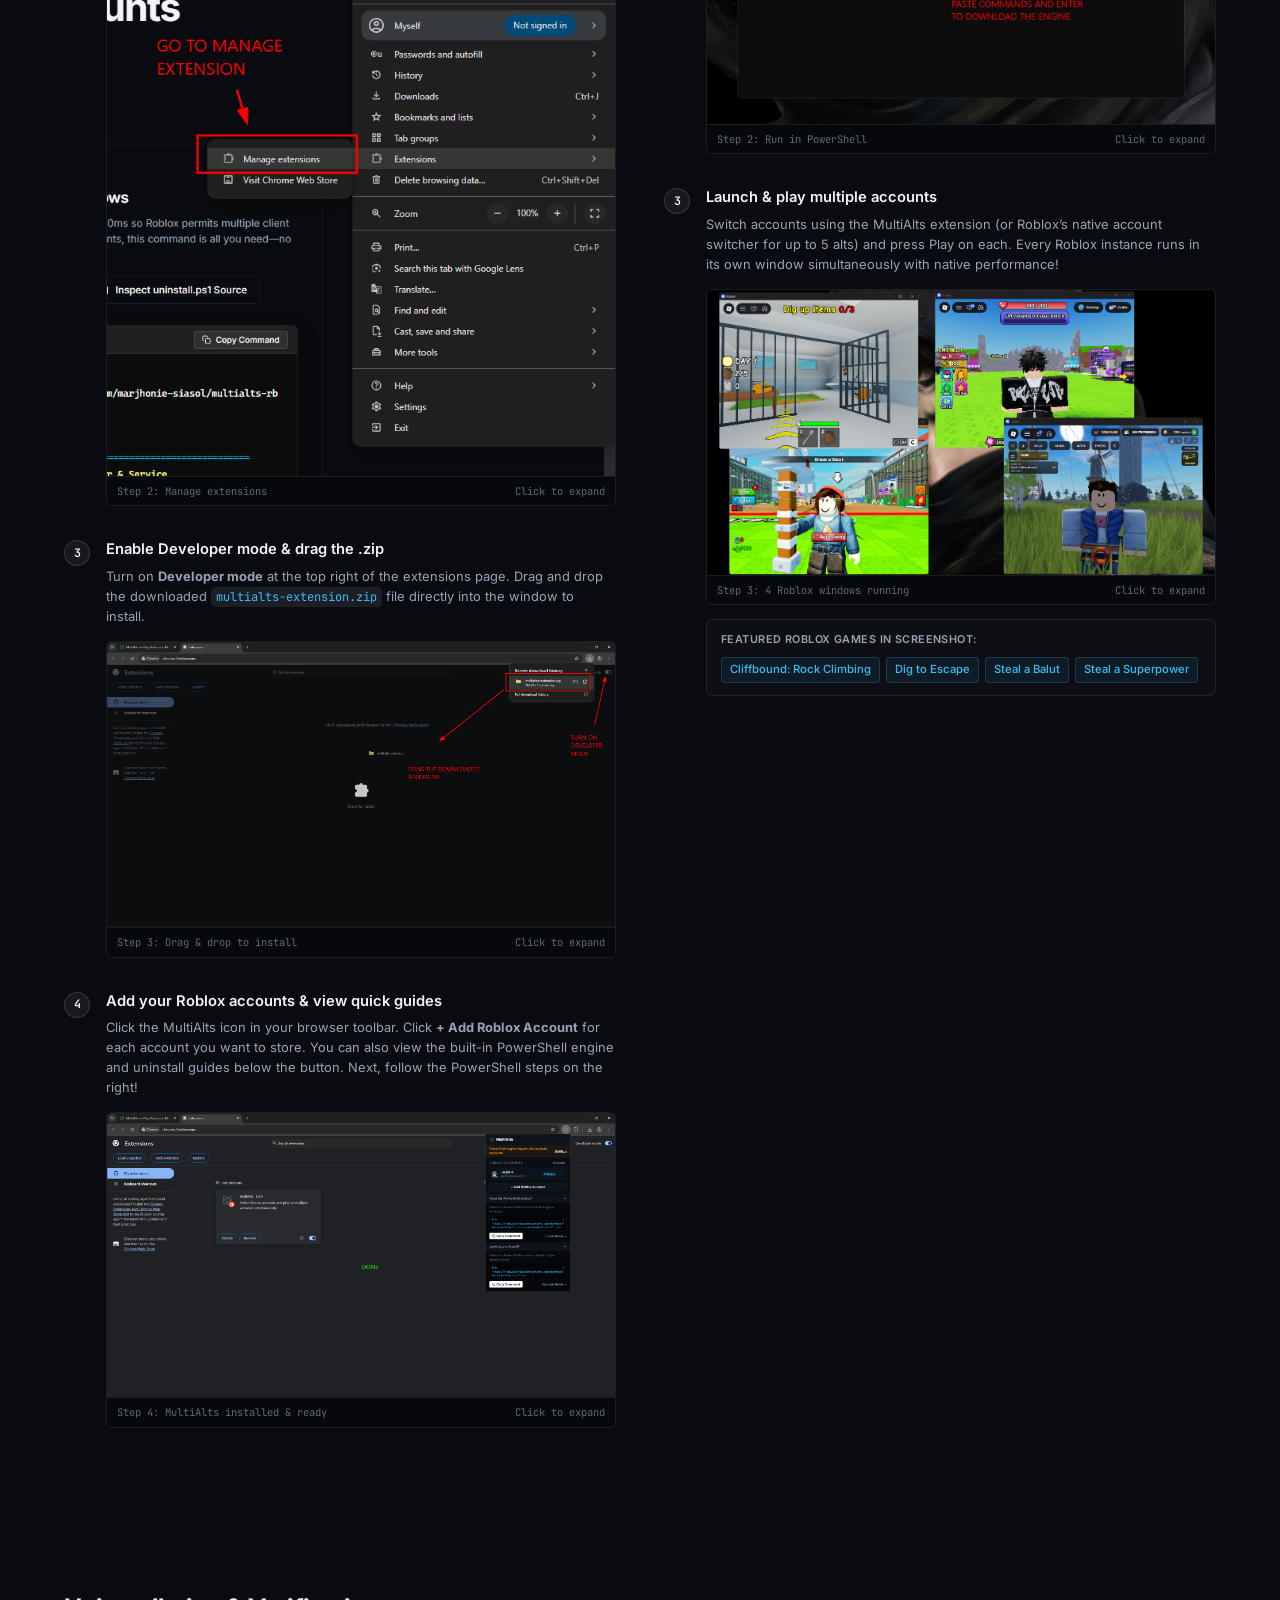
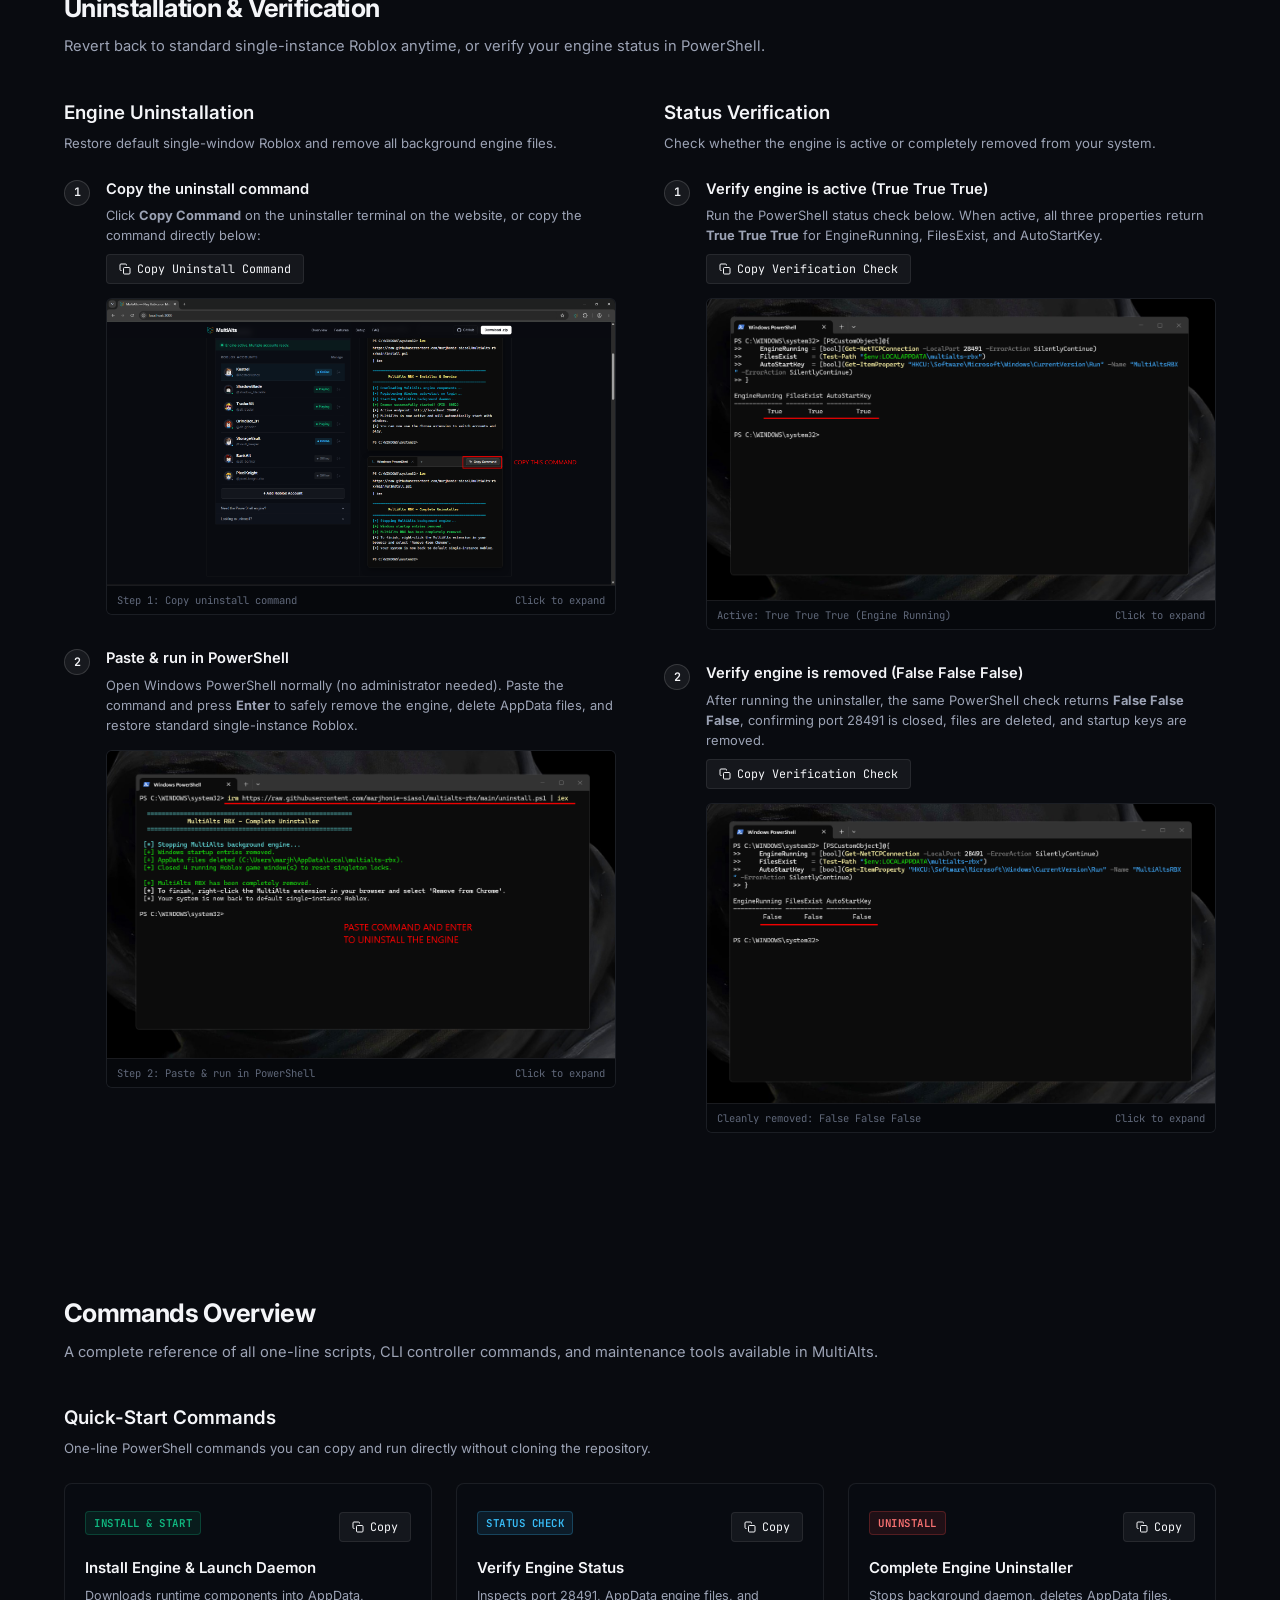
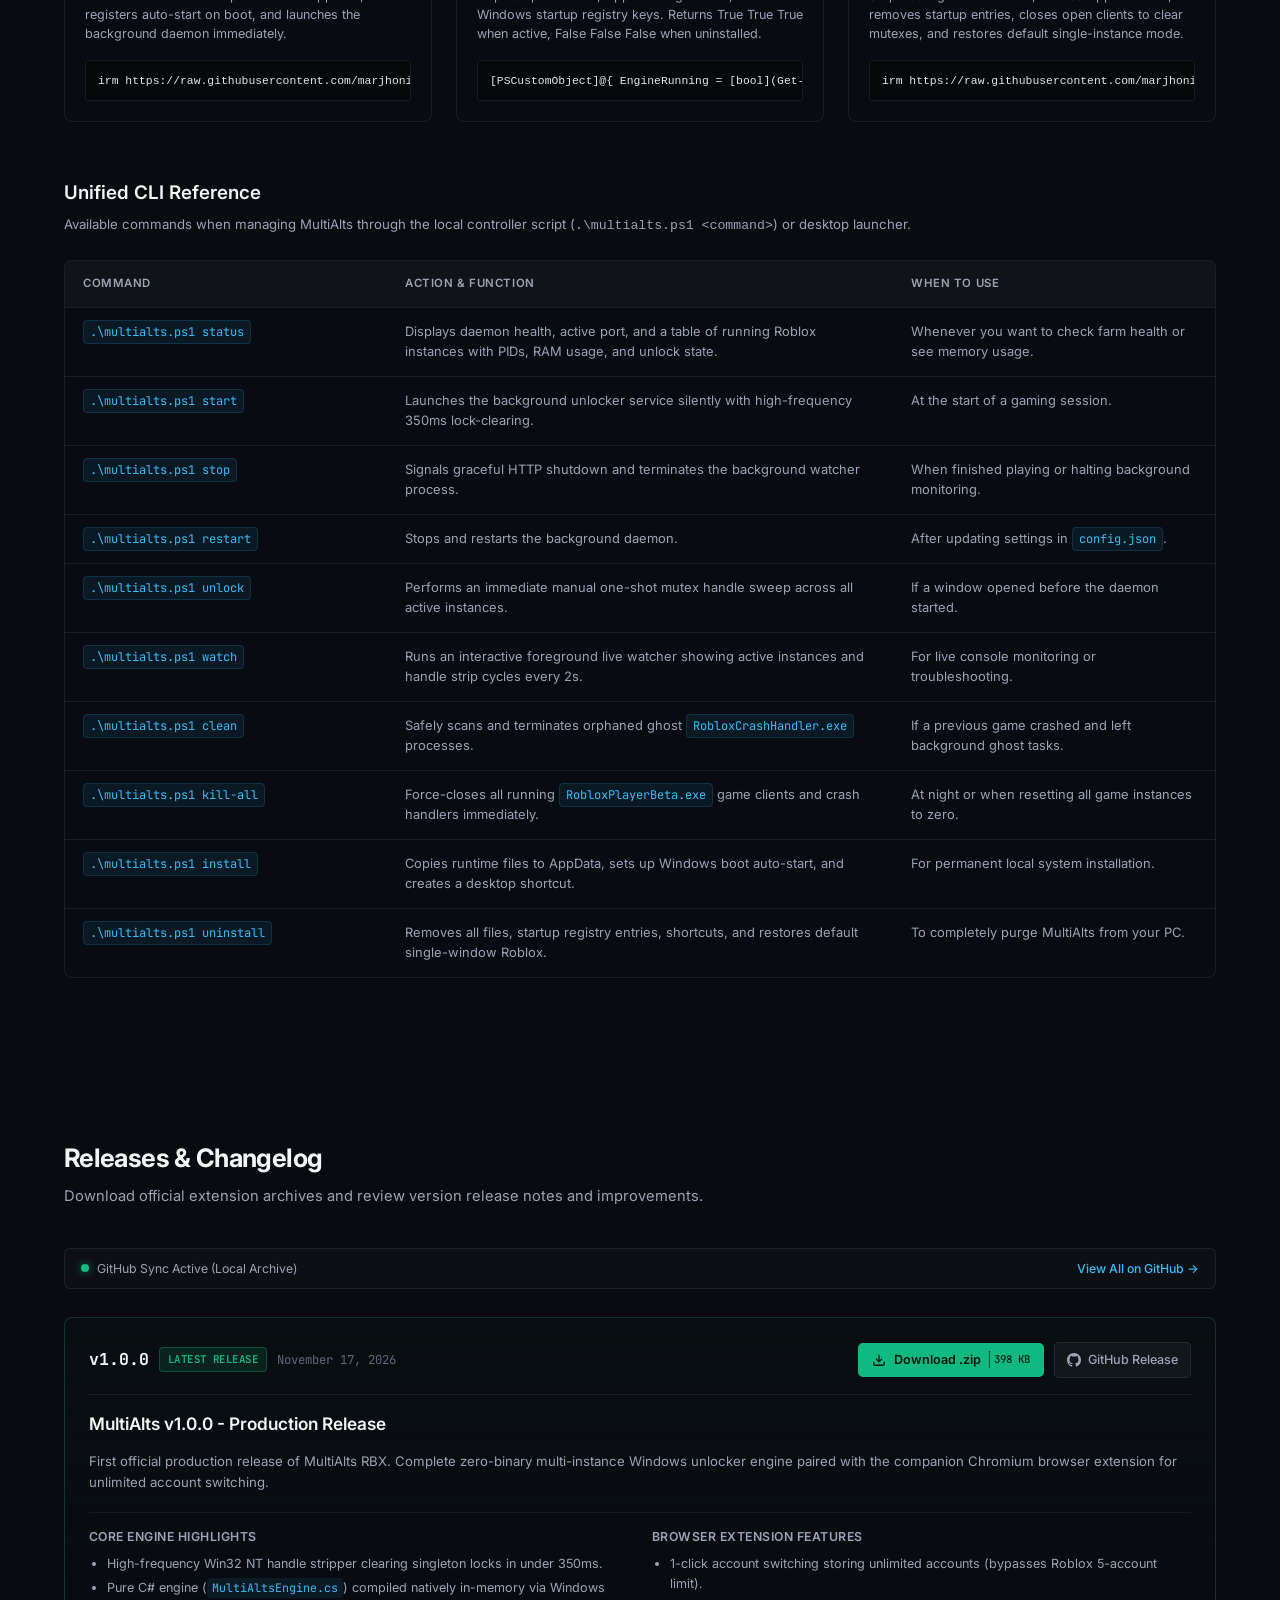
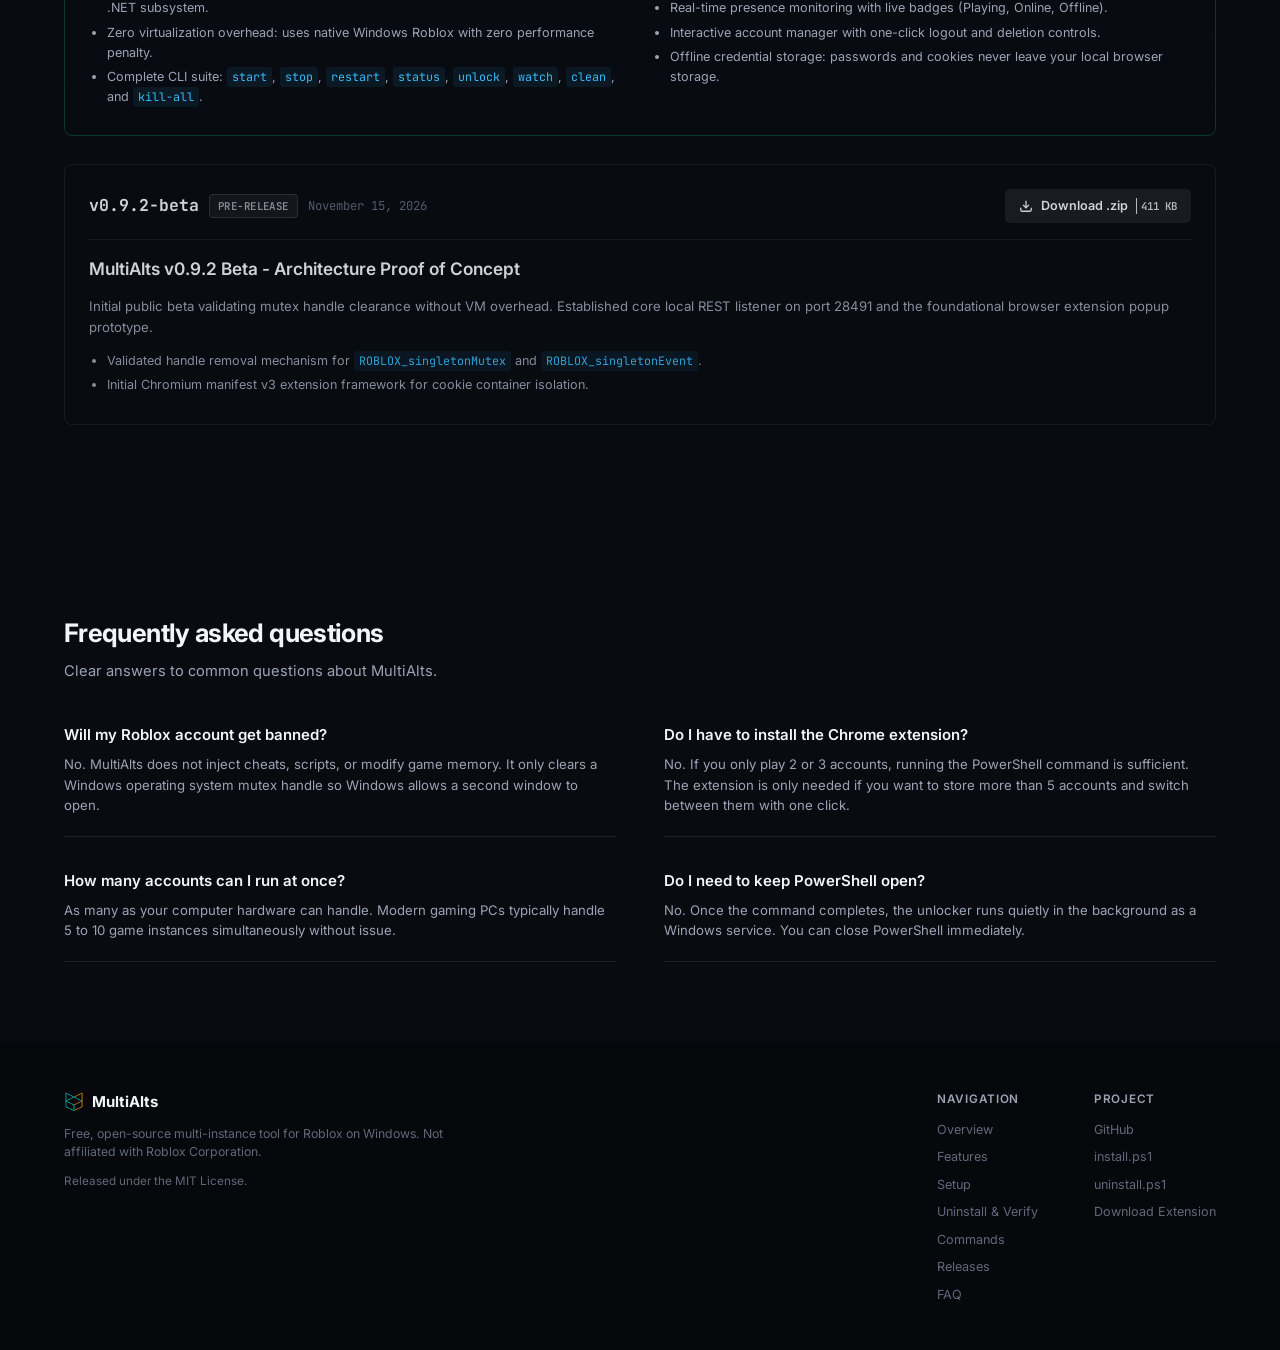
==== commit cfd7d5e6: "Add Releases & Changelog section with v1.0.0 spotlight, v0.9.2 archive, and GitHub sync" ====
--- a/docs/index.html
+++ b/docs/index.html
@@ -9,7 +9,7 @@
     <link rel="preconnect" href="https://fonts.googleapis.com">
     <link rel="preconnect" href="https://fonts.gstatic.com" crossorigin>
     <link href="https://fonts.googleapis.com/css2?family=Inter:wght@400;500;600;700&family=JetBrains+Mono:wght@400;500;600&display=swap" rel="stylesheet">
-    <link rel="stylesheet" href="style.css?v=8">
+    <link rel="stylesheet" href="style.css?v=9">
 </head>
 <body>
 
@@ -27,6 +27,7 @@
                 <a href="#setup" class="nav-item">Setup</a>
                 <a href="#uninstall" class="nav-item">Uninstall</a>
                 <a href="#commands" class="nav-item">Commands</a>
+                <a href="#releases" class="nav-item">Releases</a>
                 <a href="#faq" class="nav-item">FAQ</a>
             </nav>
 
@@ -847,7 +848,121 @@
             </div>
         </section>
 
-        <!-- Section 6: FAQ -->
+        <!-- Section 6: Releases & Changelog -->
+        <section class="section-boundary" id="releases">
+            <div class="section-inner">
+                <div class="section-header">
+                    <h2 class="section-heading">Releases &amp; Changelog</h2>
+                    <p class="section-subtext">Download official extension archives and review version release notes and improvements.</p>
+                </div>
+
+                <!-- GitHub Live Sync Notification Bar -->
+                <div class="releases-sync-bar" id="releasesSyncBar">
+                    <div class="sync-indicator">
+                        <span class="sync-dot"></span>
+                        <span id="syncText">Connected to GitHub Releases (Sync Active)</span>
+                    </div>
+                    <a href="https://github.com/marjhonie-siasol/multialts-rbx/releases" target="_blank" rel="noopener" class="sync-github-link">
+                        <span>View All on GitHub &rarr;</span>
+                    </a>
+                </div>
+
+                <!-- Releases Container (Static fallback + Dynamic GitHub cards) -->
+                <div class="releases-feed" id="releasesFeed">
+
+                    <!-- Spotlight: Latest Release v1.0.0 -->
+                    <article class="release-item release-latest">
+                        <div class="release-header">
+                            <div class="release-meta-left">
+                                <span class="release-tag">v1.0.0</span>
+                                <span class="release-badge badge-latest">Latest Release</span>
+                                <span class="release-date">November 17, 2026</span>
+                            </div>
+                            <div class="release-actions">
+                                <a href="downloads/multialts-extension-v1.0.0.zip" download="multialts-extension-v1.0.0.zip" class="btn-release-download">
+                                    <svg width="14" height="14" viewBox="0 0 24 24" fill="none" stroke="currentColor" stroke-width="2.2">
+                                        <path d="M21 15v4a2 2 0 0 1-2 2H5a2 2 0 0 1-2-2v-4"/>
+                                        <polyline points="7 10 12 15 17 10"/>
+                                        <line x1="12" y1="15" x2="12" y2="3"/>
+                                    </svg>
+                                    <span>Download .zip</span>
+                                    <span class="release-filesize">398 KB</span>
+                                </a>
+                                <a href="https://github.com/marjhonie-siasol/multialts-rbx/releases/tag/v1.0.0" target="_blank" rel="noopener" class="btn-release-github">
+                                    <svg width="14" height="14" viewBox="0 0 24 24" fill="currentColor">
+                                        <path d="M12 0C5.37 0 0 5.37 0 12c0 5.31 3.435 9.795 8.205 11.385.6.105.825-.255.825-.57 0-.285-.015-1.23-.015-2.235-3.015.555-3.795-.735-4.035-1.41-.135-.345-.72-1.41-1.23-1.695-.42-.225-1.02-.78-.015-.795.945-.015 1.62.87 1.845 1.23 1.08 1.815 2.805 1.305 3.495.99.105-.78.42-1.305.765-1.605-2.67-.3-5.46-1.335-5.46-5.925 0-1.305.465-2.385 1.23-3.225-.12-.3-.54-1.53.12-3.18 0 0 1.005-.315 3.3 1.23.96-.27 1.98-.405 3-.405s2.04.135 3 .405c2.295-1.56 3.3-1.23 3.3-1.23.66 1.65.24 2.88.12 3.18.765.84 1.23 1.905 1.23 3.225 0 4.605-2.805 5.625-5.475 5.925.435.375.81 1.095.81 2.22 0 1.605-.015 2.895-.015 3.3 0 .315.225.69.825.57A12.02 12.02 0 0024 12c0-6.63-5.37-12-12-12z"/>
+                                    </svg>
+                                    <span>GitHub Release</span>
+                                </a>
+                            </div>
+                        </div>
+
+                        <div class="release-body">
+                            <h3 class="release-title">MultiAlts v1.0.0 - Production Release</h3>
+                            <p class="release-summary">First official production release of MultiAlts RBX. Complete zero-binary multi-instance Windows unlocker engine paired with the companion Chromium browser extension for unlimited account switching.</p>
+
+                            <div class="release-changelog-grid">
+                                <div class="changelog-col">
+                                    <h4 class="changelog-heading">Core Engine Highlights</h4>
+                                    <ul class="changelog-list">
+                                        <li>High-frequency Win32 NT handle stripper clearing singleton locks in under 350ms.</li>
+                                        <li>Pure C# engine (<code>MultiAltsEngine.cs</code>) compiled natively in-memory via Windows .NET subsystem.</li>
+                                        <li>Zero virtualization overhead: uses native Windows Roblox with zero performance penalty.</li>
+                                        <li>Complete CLI suite: <code>start</code>, <code>stop</code>, <code>restart</code>, <code>status</code>, <code>unlock</code>, <code>watch</code>, <code>clean</code>, and <code>kill-all</code>.</li>
+                                    </ul>
+                                </div>
+                                <div class="changelog-col">
+                                    <h4 class="changelog-heading">Browser Extension Features</h4>
+                                    <ul class="changelog-list">
+                                        <li>1-click account switching storing unlimited accounts (bypasses Roblox 5-account limit).</li>
+                                        <li>Real-time presence monitoring with live badges (Playing, Online, Offline).</li>
+                                        <li>Interactive account manager with one-click logout and deletion controls.</li>
+                                        <li>Offline credential storage: passwords and cookies never leave your local browser storage.</li>
+                                    </ul>
+                                </div>
+                            </div>
+                        </div>
+                    </article>
+
+                    <!-- Previous Version Archive: v0.9.2 Beta -->
+                    <article class="release-item release-archive">
+                        <div class="release-header">
+                            <div class="release-meta-left">
+                                <span class="release-tag">v0.9.2-beta</span>
+                                <span class="release-badge badge-archive">Pre-release</span>
+                                <span class="release-date">November 15, 2026</span>
+                            </div>
+                            <div class="release-actions">
+                                <a href="downloads/multialts-v0.9.2-beta.zip" download="multialts-v0.9.2-beta.zip" class="btn-release-download btn-download-archive">
+                                    <svg width="14" height="14" viewBox="0 0 24 24" fill="none" stroke="currentColor" stroke-width="2.2">
+                                        <path d="M21 15v4a2 2 0 0 1-2 2H5a2 2 0 0 1-2-2v-4"/>
+                                        <polyline points="7 10 12 15 17 10"/>
+                                        <line x1="12" y1="15" x2="12" y2="3"/>
+                                    </svg>
+                                    <span>Download .zip</span>
+                                    <span class="release-filesize">411 KB</span>
+                                </a>
+                            </div>
+                        </div>
+
+                        <div class="release-body">
+                            <h3 class="release-title">MultiAlts v0.9.2 Beta - Architecture Proof of Concept</h3>
+                            <p class="release-summary">Initial public beta validating mutex handle clearance without VM overhead. Established core local REST listener on port 28491 and the foundational browser extension popup prototype.</p>
+                            <ul class="changelog-list compact">
+                                <li>Validated handle removal mechanism for <code>ROBLOX_singletonMutex</code> and <code>ROBLOX_singletonEvent</code>.</li>
+                                <li>Initial Chromium manifest v3 extension framework for cookie container isolation.</li>
+                            </ul>
+                        </div>
+                    </article>
+
+                    <!-- Dynamic Container for future releases fetched via GitHub API -->
+                    <div id="dynamicReleasesArea"></div>
+
+                </div>
+            </div>
+        </section>
+
+        <!-- Section 7: FAQ -->
         <section class="section-boundary" id="faq">
             <div class="section-inner">
                 <div class="section-header">
@@ -900,6 +1015,7 @@
                     <a href="#setup">Setup</a>
                     <a href="#uninstall">Uninstall &amp; Verify</a>
                     <a href="#commands">Commands</a>
+                    <a href="#releases">Releases</a>
                     <a href="#faq">FAQ</a>
                 </div>
                 <div class="footer-group">
@@ -913,6 +1029,6 @@
         </div>
     </footer>
 
-    <script src="script.js?v=8"></script>
+    <script src="script.js?v=9"></script>
 </body>
 </html>
--- a/docs/style.css
+++ b/docs/style.css
@@ -1418,7 +1418,273 @@
 }
 
 /* ==========================================================================
-   Section 6: FAQ (Clean Border Rows)
+   Section 6: Releases & Changelog
+   ========================================================================== */
+.releases-sync-bar {
+    display: flex;
+    align-items: center;
+    justify-content: space-between;
+    padding: 10px 16px;
+    background: rgba(255, 255, 255, 0.02);
+    border: 1px solid var(--border-hairline);
+    border-radius: 6px;
+    margin-bottom: 28px;
+    font-size: 0.82rem;
+    color: var(--text-med);
+    flex-wrap: wrap;
+    gap: 12px;
+}
+
+.sync-indicator {
+    display: flex;
+    align-items: center;
+    gap: 8px;
+}
+
+.sync-dot {
+    width: 8px;
+    height: 8px;
+    border-radius: 50%;
+    background: var(--accent-emerald);
+    box-shadow: 0 0 8px rgba(16, 185, 129, 0.6);
+    flex-shrink: 0;
+}
+
+.sync-github-link {
+    color: var(--accent-blue);
+    text-decoration: none;
+    font-weight: 500;
+    transition: color 120ms ease;
+}
+
+.sync-github-link:hover {
+    color: #ffffff;
+}
+
+.releases-feed {
+    display: flex;
+    flex-direction: column;
+    gap: 28px;
+    width: 100%;
+}
+
+.release-item {
+    background: #080b11;
+    border: 1px solid var(--border-hairline);
+    border-radius: 8px;
+    padding: 24px;
+    display: flex;
+    flex-direction: column;
+    gap: 16px;
+    transition: border-color 150ms ease, box-shadow 150ms ease;
+}
+
+.release-latest {
+    border-color: rgba(16, 185, 129, 0.25);
+    background: linear-gradient(180deg, rgba(16, 185, 129, 0.02) 0%, rgba(8, 11, 17, 1) 100%);
+}
+
+.release-latest:hover {
+    border-color: rgba(16, 185, 129, 0.4);
+    box-shadow: 0 4px 24px rgba(0, 0, 0, 0.5);
+}
+
+.release-archive {
+    opacity: 0.85;
+}
+
+.release-archive:hover {
+    opacity: 1;
+    border-color: rgba(255, 255, 255, 0.2);
+}
+
+.release-header {
+    display: flex;
+    align-items: center;
+    justify-content: space-between;
+    flex-wrap: wrap;
+    gap: 14px;
+    padding-bottom: 16px;
+    border-bottom: 1px solid var(--border-hairline);
+}
+
+.release-meta-left {
+    display: flex;
+    align-items: center;
+    flex-wrap: wrap;
+    gap: 10px;
+}
+
+.release-tag {
+    font-family: var(--font-mono);
+    font-size: 1.1rem;
+    font-weight: 700;
+    color: var(--text-high);
+}
+
+.release-badge {
+    font-size: 0.72rem;
+    font-weight: 600;
+    font-family: var(--font-mono);
+    text-transform: uppercase;
+    letter-spacing: 0.04em;
+    padding: 3px 8px;
+    border-radius: 4px;
+}
+
+.badge-latest {
+    background: rgba(16, 185, 129, 0.12);
+    color: #10b981;
+    border: 1px solid rgba(16, 185, 129, 0.3);
+}
+
+.badge-archive {
+    background: rgba(255, 255, 255, 0.06);
+    color: #9ca3af;
+    border: 1px solid rgba(255, 255, 255, 0.12);
+}
+
+.release-date {
+    font-size: 0.82rem;
+    color: var(--text-low);
+    font-family: var(--font-mono);
+}
+
+.release-actions {
+    display: flex;
+    align-items: center;
+    gap: 10px;
+    flex-wrap: wrap;
+}
+
+.btn-release-download {
+    display: inline-flex;
+    align-items: center;
+    gap: 8px;
+    padding: 7px 14px;
+    background: var(--accent-emerald);
+    color: #03140e;
+    font-weight: 600;
+    font-size: 0.84rem;
+    border-radius: 5px;
+    text-decoration: none;
+    transition: transform 120ms ease, background 120ms ease;
+}
+
+.btn-release-download:hover {
+    background: #34d399;
+    transform: translateY(-1px);
+}
+
+.btn-download-archive {
+    background: rgba(255, 255, 255, 0.08);
+    color: var(--text-high);
+}
+
+.btn-download-archive:hover {
+    background: rgba(255, 255, 255, 0.15);
+    color: #ffffff;
+}
+
+.release-filesize {
+    font-size: 0.72rem;
+    font-family: var(--font-mono);
+    opacity: 0.85;
+    padding-left: 4px;
+    border-left: 1px solid currentColor;
+}
+
+.btn-release-github {
+    display: inline-flex;
+    align-items: center;
+    gap: 7px;
+    padding: 7px 12px;
+    background: rgba(255, 255, 255, 0.04);
+    border: 1px solid var(--border-hairline);
+    color: var(--text-med);
+    font-size: 0.84rem;
+    font-weight: 500;
+    border-radius: 5px;
+    text-decoration: none;
+    transition: all 120ms ease;
+}
+
+.btn-release-github:hover {
+    background: rgba(255, 255, 255, 0.09);
+    border-color: rgba(255, 255, 255, 0.25);
+    color: #ffffff;
+}
+
+.release-body {
+    display: flex;
+    flex-direction: column;
+    gap: 14px;
+}
+
+.release-title {
+    font-size: 1.15rem;
+    font-weight: 600;
+    color: var(--text-high);
+}
+
+.release-summary {
+    font-size: 0.88rem;
+    line-height: 1.55;
+    color: var(--text-med);
+}
+
+.release-changelog-grid {
+    display: grid;
+    grid-template-columns: repeat(2, minmax(0, 1fr));
+    gap: 24px;
+    margin-top: 6px;
+    padding-top: 14px;
+    border-top: 1px solid rgba(255, 255, 255, 0.05);
+}
+
+@media (max-width: 820px) {
+    .release-changelog-grid {
+        grid-template-columns: 1fr;
+    }
+}
+
+.changelog-col {
+    display: flex;
+    flex-direction: column;
+    gap: 8px;
+}
+
+.changelog-heading {
+    font-size: 0.82rem;
+    font-weight: 600;
+    color: var(--text-med);
+    text-transform: uppercase;
+    letter-spacing: 0.04em;
+}
+
+.changelog-list {
+    margin: 0;
+    padding-left: 18px;
+    font-size: 0.84rem;
+    line-height: 1.6;
+    color: var(--text-med);
+}
+
+.changelog-list li {
+    margin-bottom: 4px;
+}
+
+.changelog-list code {
+    font-family: var(--font-mono);
+    font-size: 0.78rem;
+    color: var(--accent-blue);
+    background: rgba(56, 189, 248, 0.08);
+    padding: 2px 5px;
+    border-radius: 3px;
+}
+
+/* ==========================================================================
+   Section 7: FAQ (Clean Border Rows)
    ========================================================================== */
 .faq-list {
     display: grid;
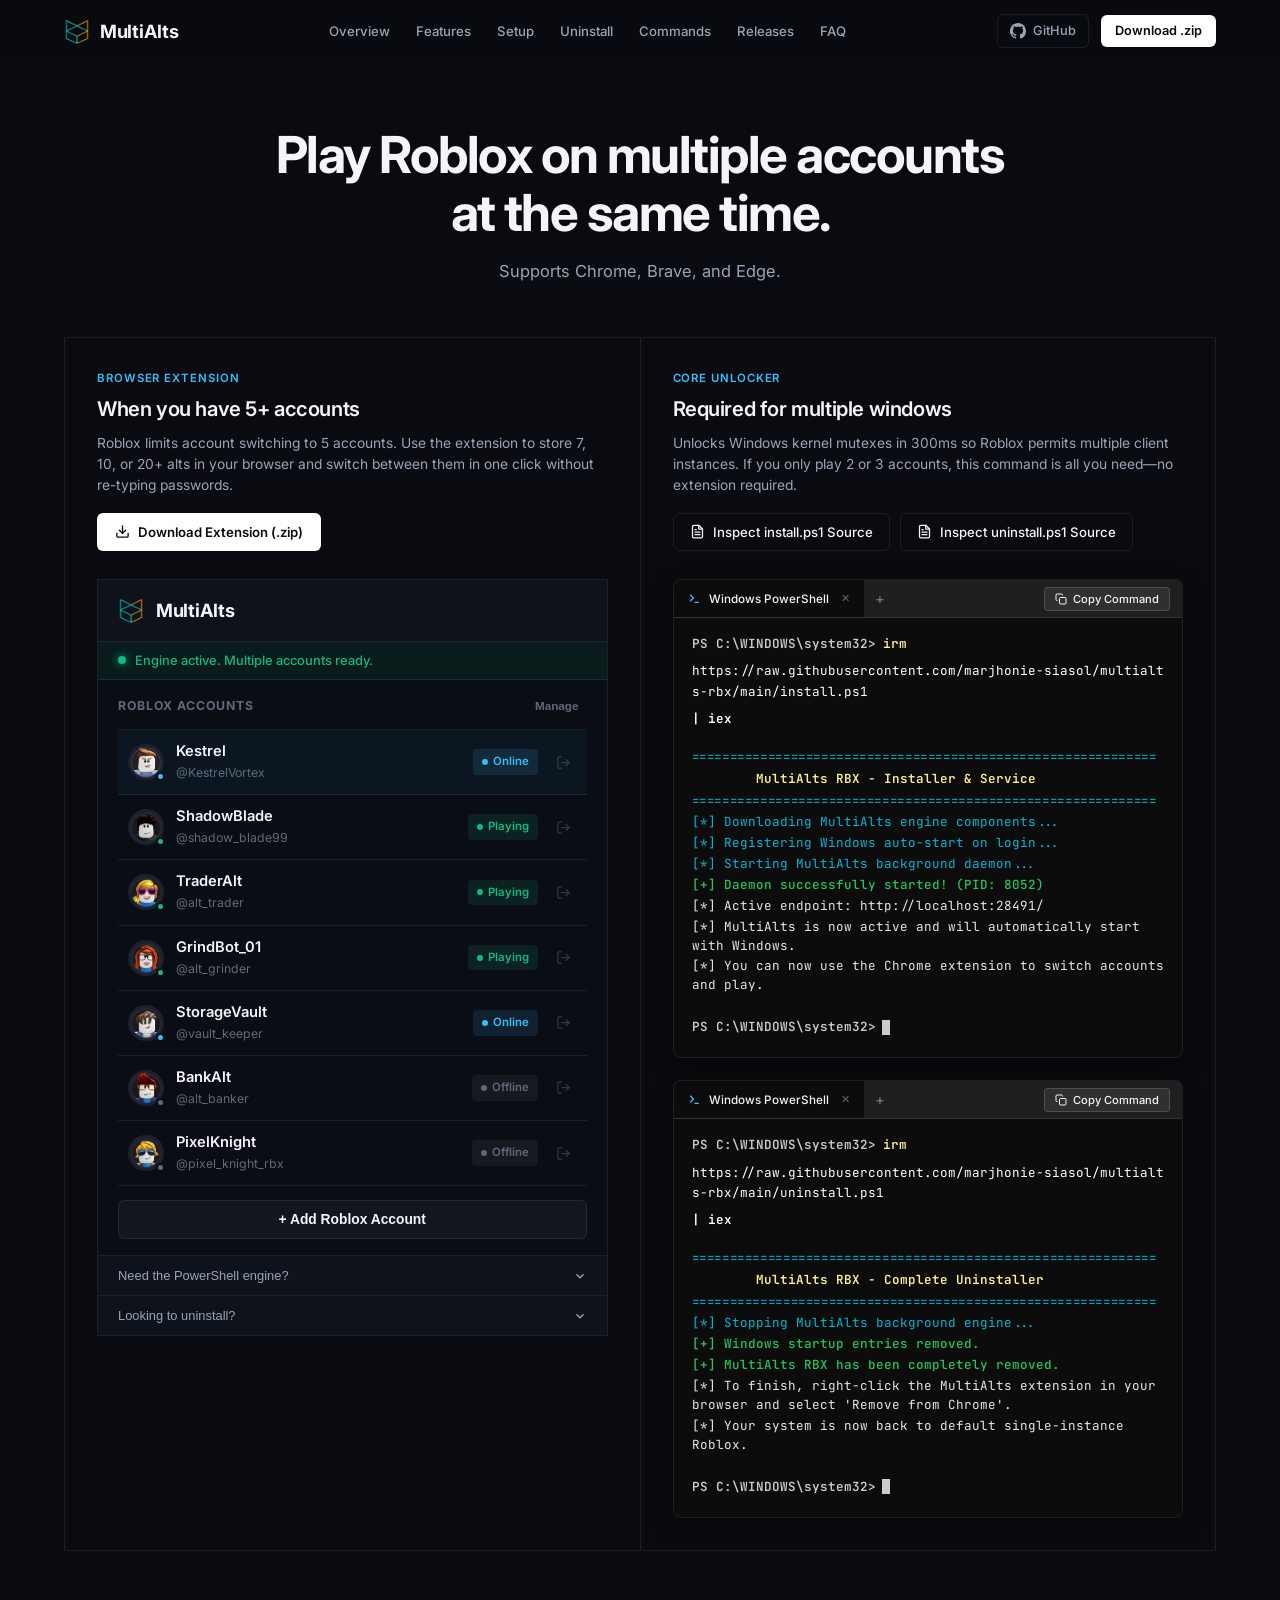
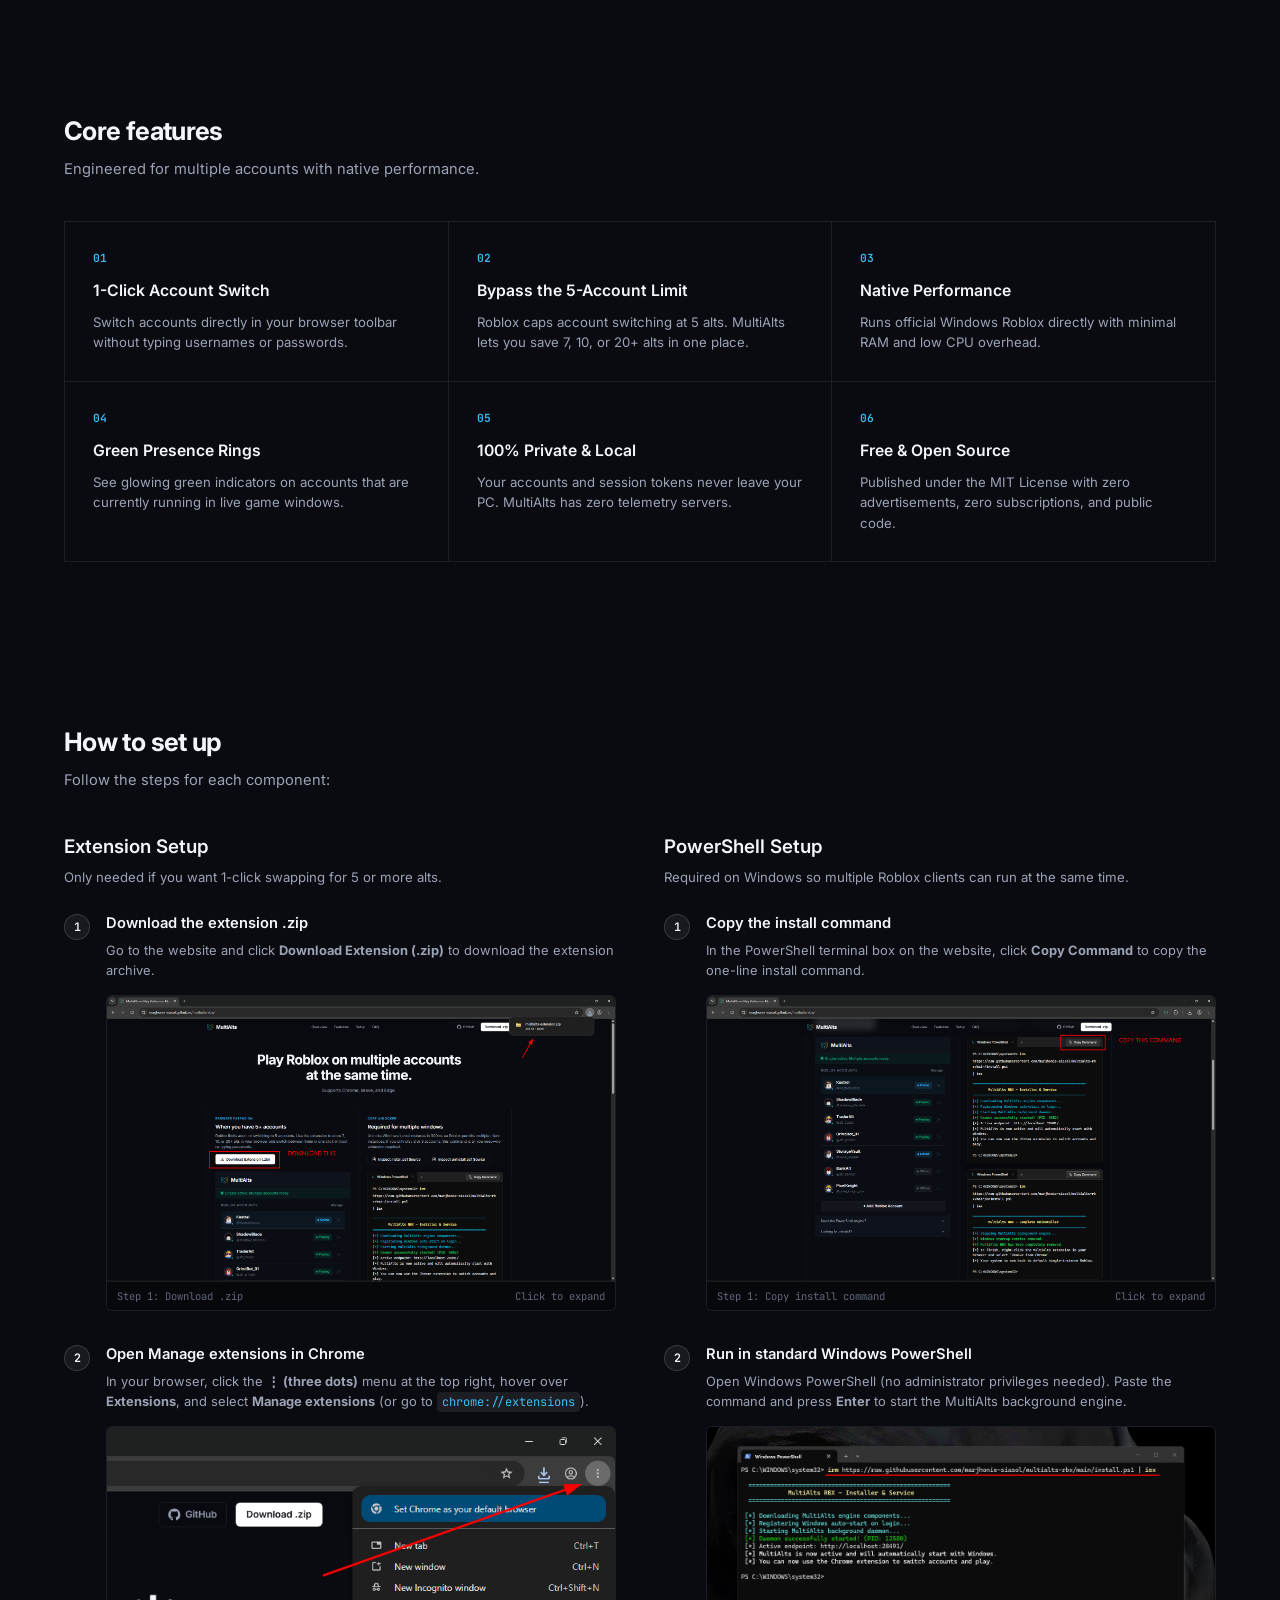
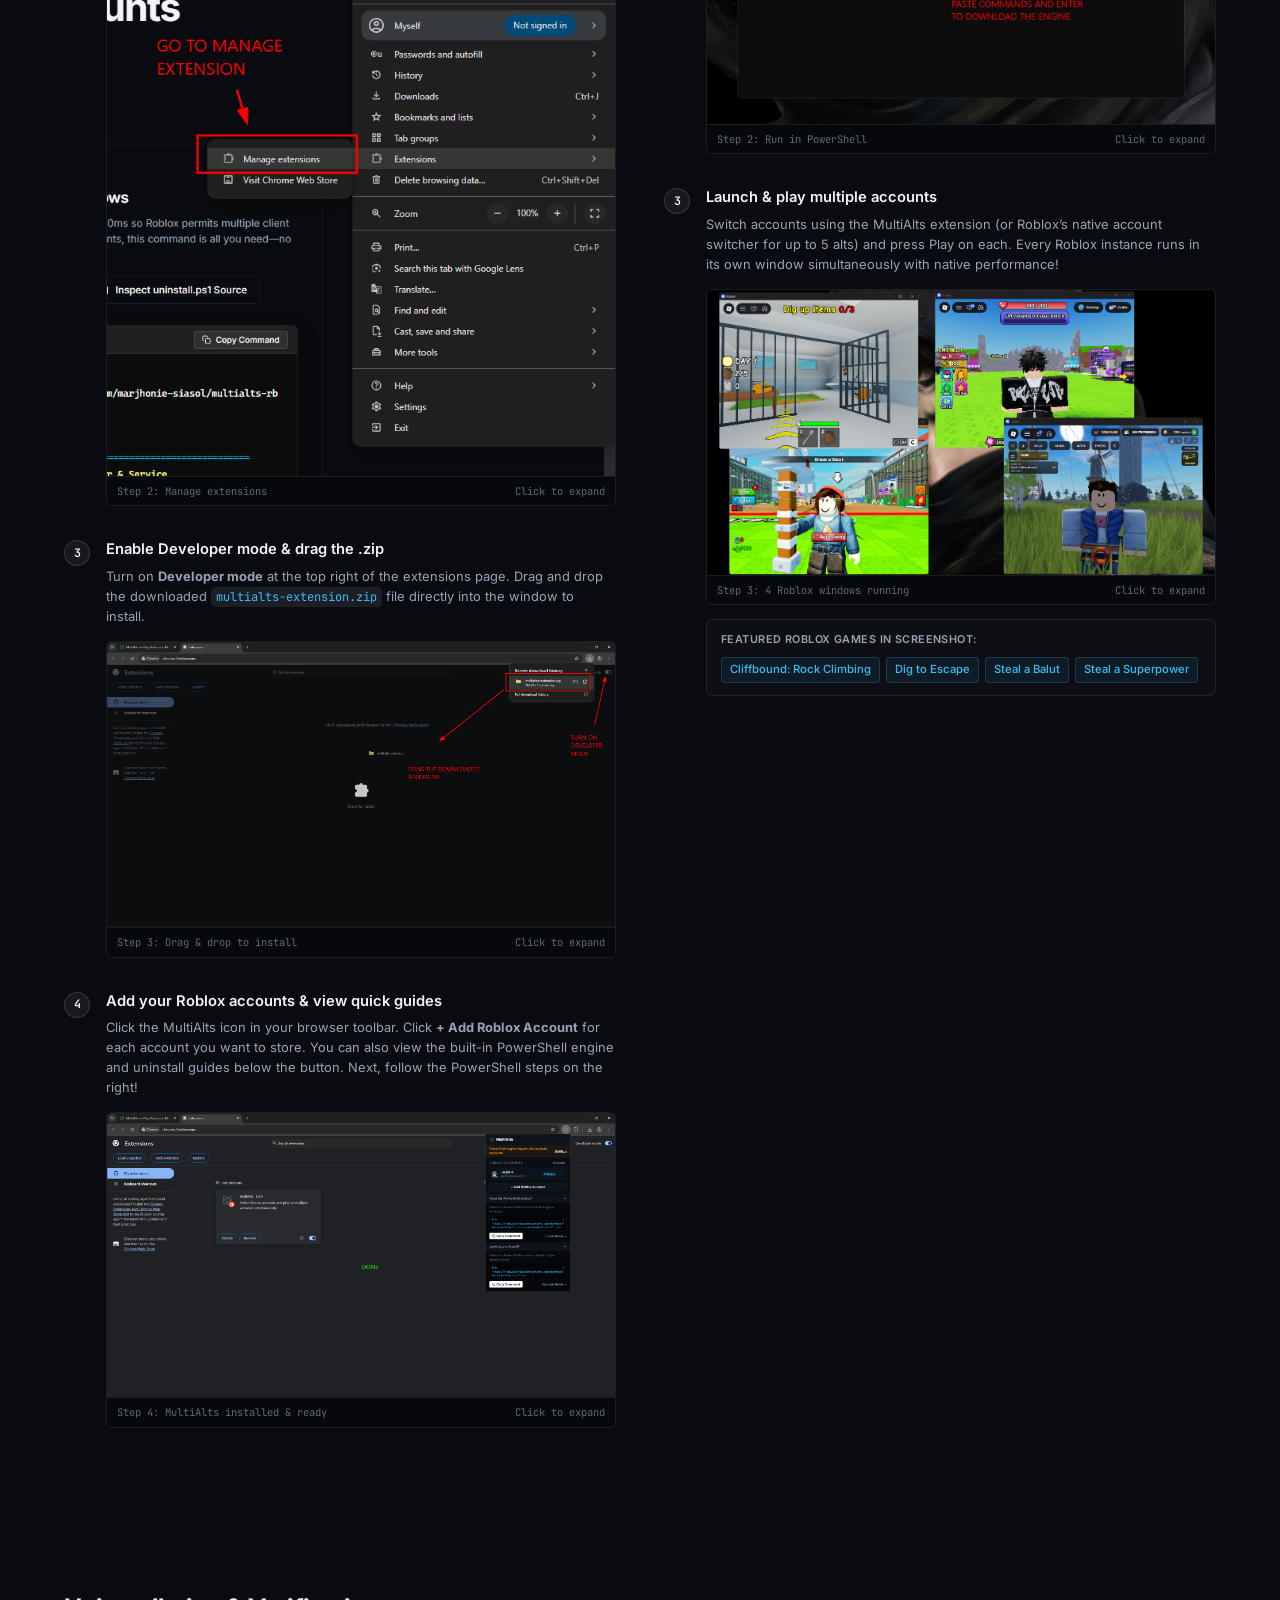
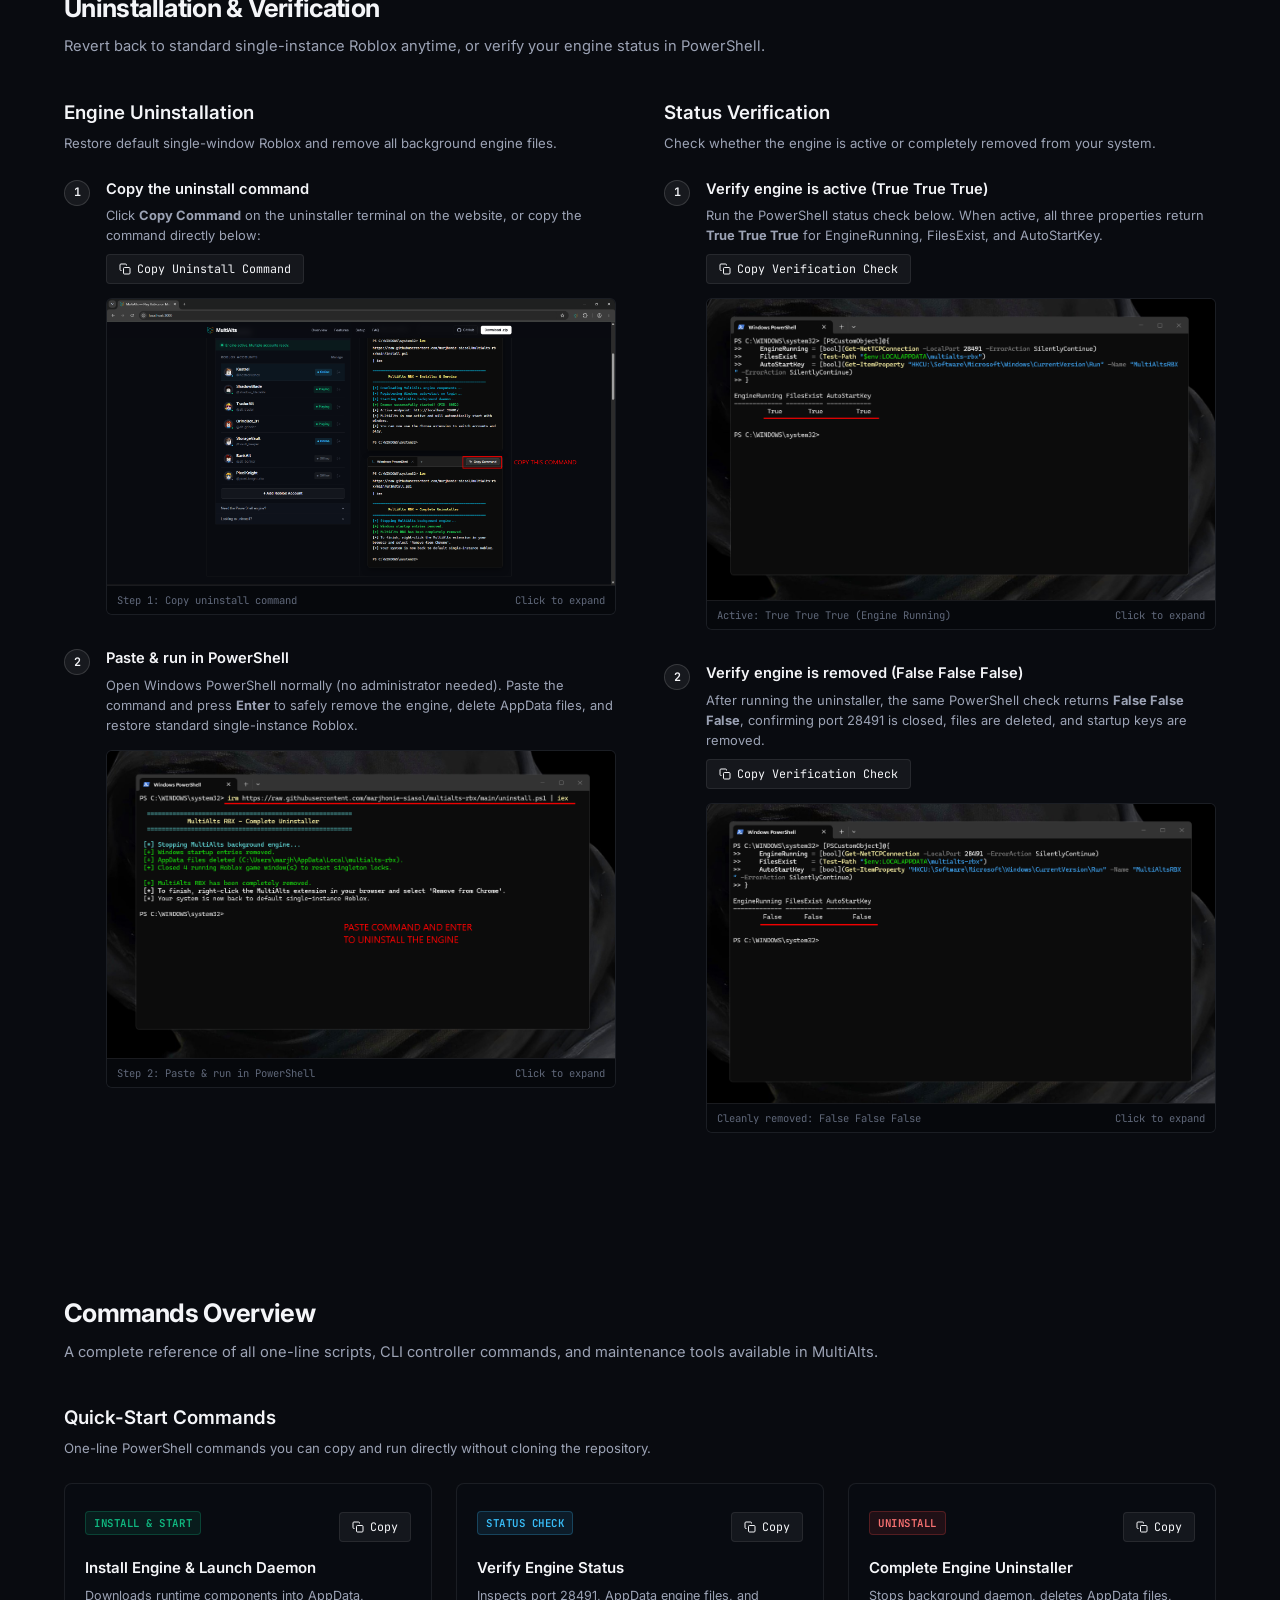
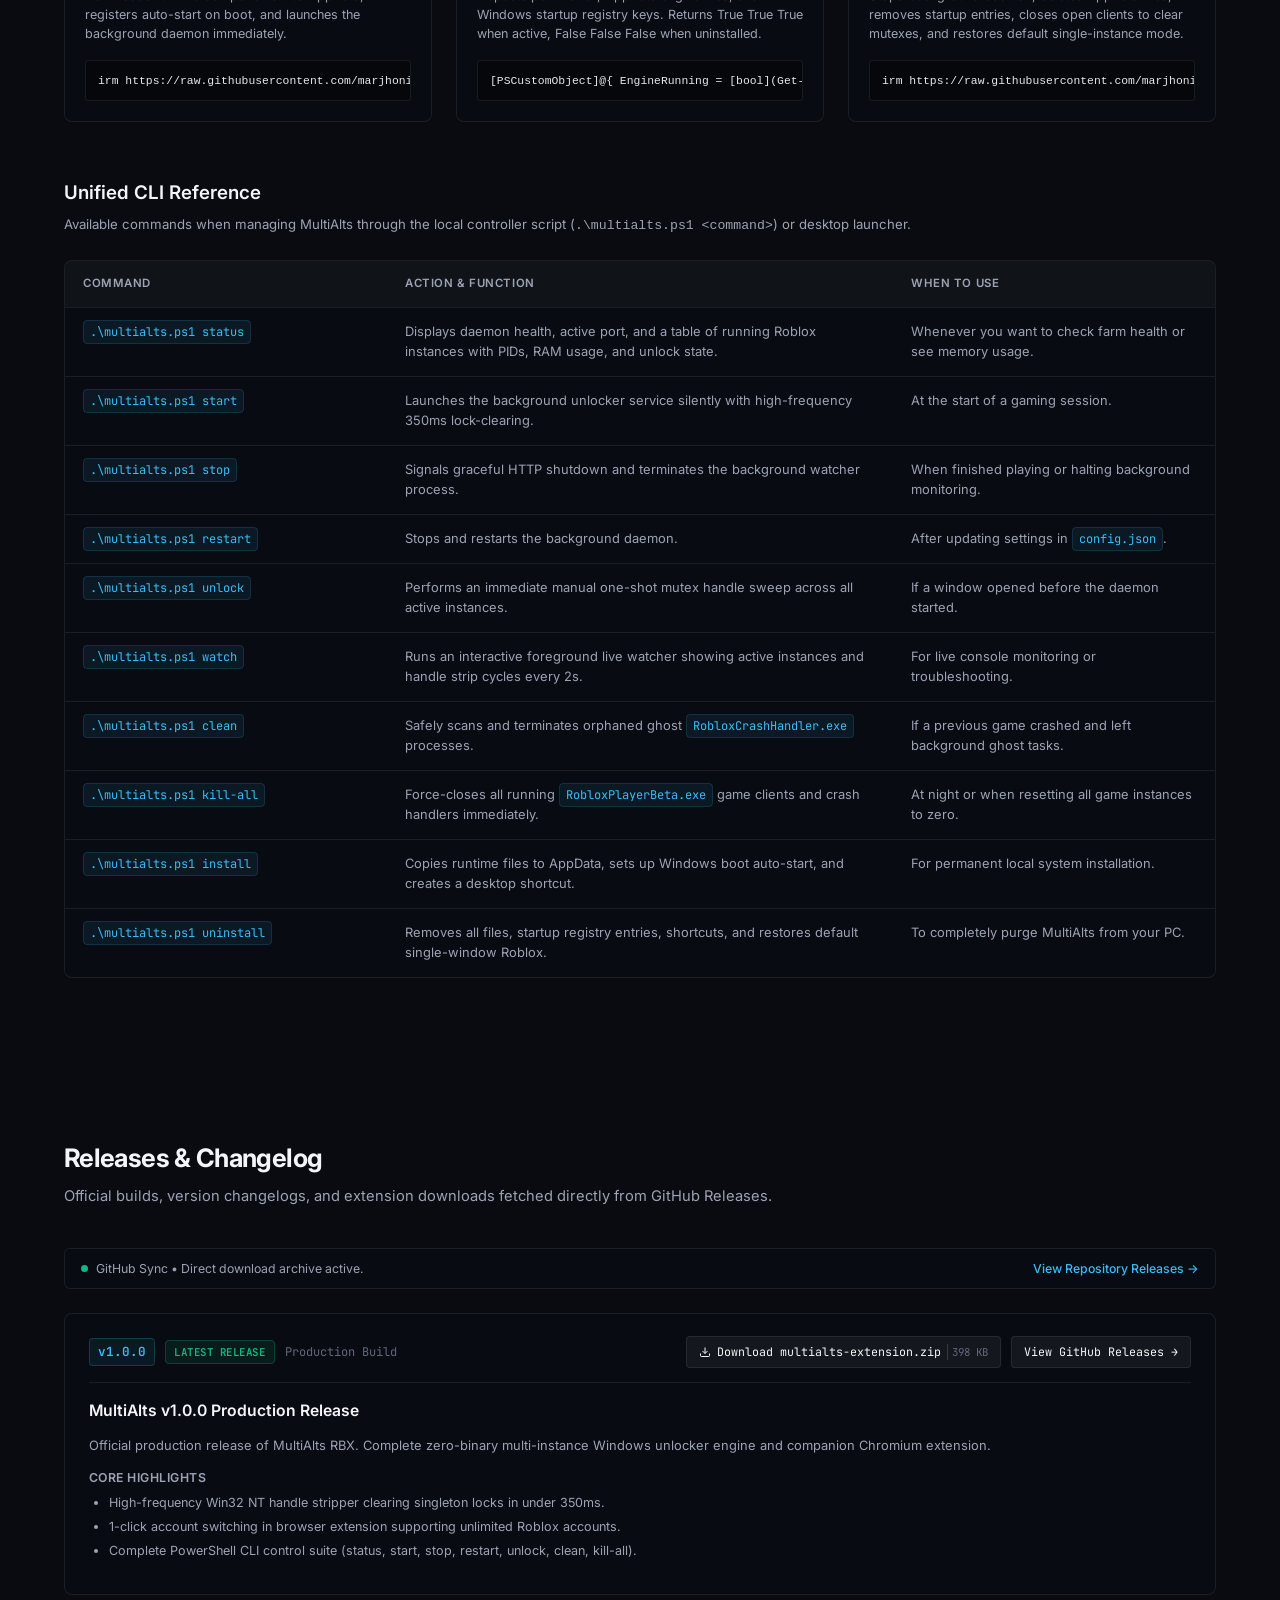
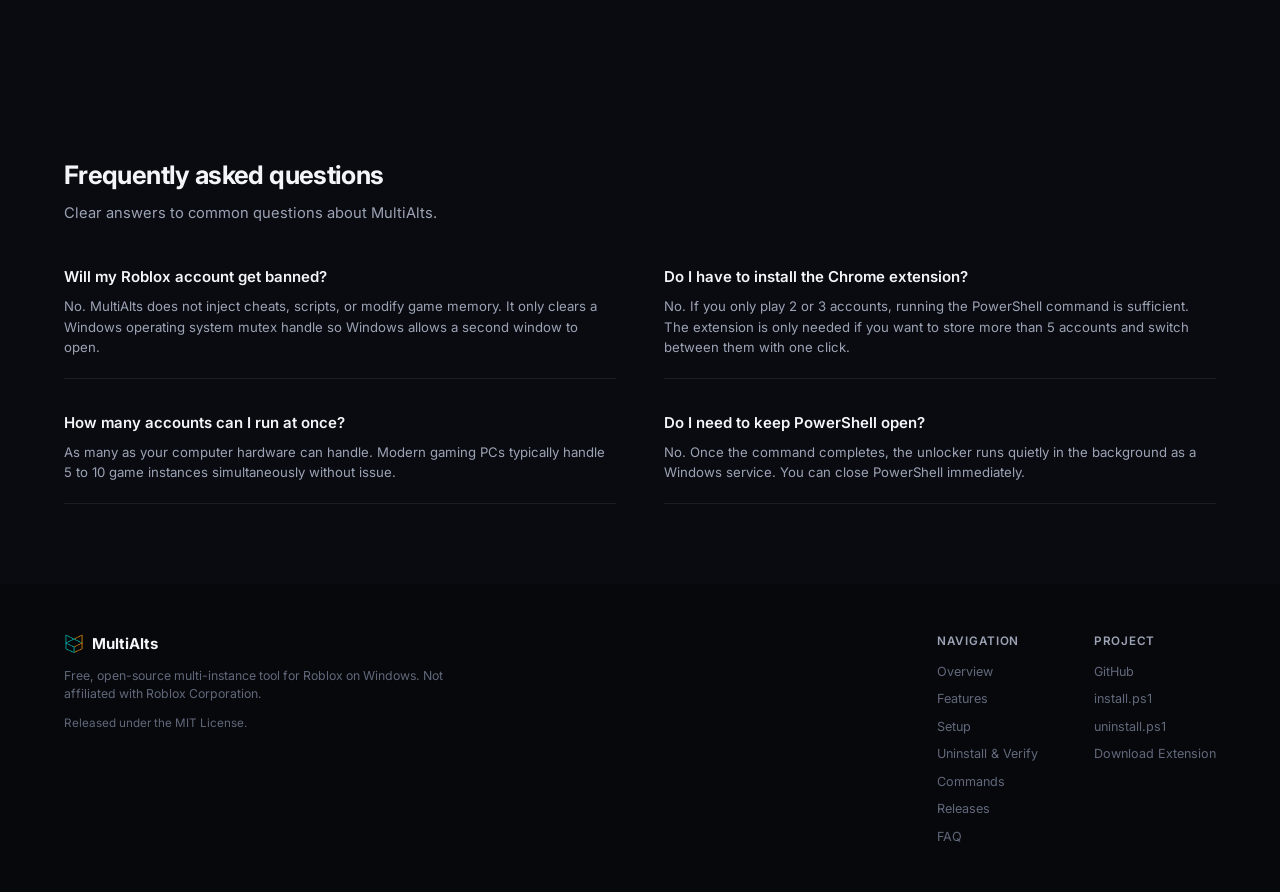
==== commit b5eb5db3: "Convert Releases & Changelog section to purely dynamic GitHub API fetch with clean bordered styling" ====
--- a/docs/index.html
+++ b/docs/index.html
@@ -9,7 +9,7 @@
     <link rel="preconnect" href="https://fonts.googleapis.com">
     <link rel="preconnect" href="https://fonts.gstatic.com" crossorigin>
     <link href="https://fonts.googleapis.com/css2?family=Inter:wght@400;500;600;700&family=JetBrains+Mono:wght@400;500;600&display=swap" rel="stylesheet">
-    <link rel="stylesheet" href="style.css?v=9">
+    <link rel="stylesheet" href="style.css?v=10">
 </head>
 <body>
 
@@ -853,111 +853,25 @@
             <div class="section-inner">
                 <div class="section-header">
                     <h2 class="section-heading">Releases &amp; Changelog</h2>
-                    <p class="section-subtext">Download official extension archives and review version release notes and improvements.</p>
-                </div>
-
-                <!-- GitHub Live Sync Notification Bar -->
-                <div class="releases-sync-bar" id="releasesSyncBar">
+                    <p class="section-subtext">Official builds, version changelogs, and extension downloads fetched directly from GitHub Releases.</p>
+                </div>
+
+                <!-- GitHub Live Sync Bar -->
+                <div class="releases-sync-bar">
                     <div class="sync-indicator">
                         <span class="sync-dot"></span>
-                        <span id="syncText">Connected to GitHub Releases (Sync Active)</span>
+                        <span id="syncText">Connecting to GitHub Releases API...</span>
                     </div>
                     <a href="https://github.com/marjhonie-siasol/multialts-rbx/releases" target="_blank" rel="noopener" class="sync-github-link">
-                        <span>View All on GitHub &rarr;</span>
+                        <span>View Repository Releases &rarr;</span>
                     </a>
                 </div>
 
-                <!-- Releases Container (Static fallback + Dynamic GitHub cards) -->
+                <!-- Dynamic Releases Container -->
                 <div class="releases-feed" id="releasesFeed">
-
-                    <!-- Spotlight: Latest Release v1.0.0 -->
-                    <article class="release-item release-latest">
-                        <div class="release-header">
-                            <div class="release-meta-left">
-                                <span class="release-tag">v1.0.0</span>
-                                <span class="release-badge badge-latest">Latest Release</span>
-                                <span class="release-date">November 17, 2026</span>
-                            </div>
-                            <div class="release-actions">
-                                <a href="downloads/multialts-extension-v1.0.0.zip" download="multialts-extension-v1.0.0.zip" class="btn-release-download">
-                                    <svg width="14" height="14" viewBox="0 0 24 24" fill="none" stroke="currentColor" stroke-width="2.2">
-                                        <path d="M21 15v4a2 2 0 0 1-2 2H5a2 2 0 0 1-2-2v-4"/>
-                                        <polyline points="7 10 12 15 17 10"/>
-                                        <line x1="12" y1="15" x2="12" y2="3"/>
-                                    </svg>
-                                    <span>Download .zip</span>
-                                    <span class="release-filesize">398 KB</span>
-                                </a>
-                                <a href="https://github.com/marjhonie-siasol/multialts-rbx/releases/tag/v1.0.0" target="_blank" rel="noopener" class="btn-release-github">
-                                    <svg width="14" height="14" viewBox="0 0 24 24" fill="currentColor">
-                                        <path d="M12 0C5.37 0 0 5.37 0 12c0 5.31 3.435 9.795 8.205 11.385.6.105.825-.255.825-.57 0-.285-.015-1.23-.015-2.235-3.015.555-3.795-.735-4.035-1.41-.135-.345-.72-1.41-1.23-1.695-.42-.225-1.02-.78-.015-.795.945-.015 1.62.87 1.845 1.23 1.08 1.815 2.805 1.305 3.495.99.105-.78.42-1.305.765-1.605-2.67-.3-5.46-1.335-5.46-5.925 0-1.305.465-2.385 1.23-3.225-.12-.3-.54-1.53.12-3.18 0 0 1.005-.315 3.3 1.23.96-.27 1.98-.405 3-.405s2.04.135 3 .405c2.295-1.56 3.3-1.23 3.3-1.23.66 1.65.24 2.88.12 3.18.765.84 1.23 1.905 1.23 3.225 0 4.605-2.805 5.625-5.475 5.925.435.375.81 1.095.81 2.22 0 1.605-.015 2.895-.015 3.3 0 .315.225.69.825.57A12.02 12.02 0 0024 12c0-6.63-5.37-12-12-12z"/>
-                                    </svg>
-                                    <span>GitHub Release</span>
-                                </a>
-                            </div>
-                        </div>
-
-                        <div class="release-body">
-                            <h3 class="release-title">MultiAlts v1.0.0 - Production Release</h3>
-                            <p class="release-summary">First official production release of MultiAlts RBX. Complete zero-binary multi-instance Windows unlocker engine paired with the companion Chromium browser extension for unlimited account switching.</p>
-
-                            <div class="release-changelog-grid">
-                                <div class="changelog-col">
-                                    <h4 class="changelog-heading">Core Engine Highlights</h4>
-                                    <ul class="changelog-list">
-                                        <li>High-frequency Win32 NT handle stripper clearing singleton locks in under 350ms.</li>
-                                        <li>Pure C# engine (<code>MultiAltsEngine.cs</code>) compiled natively in-memory via Windows .NET subsystem.</li>
-                                        <li>Zero virtualization overhead: uses native Windows Roblox with zero performance penalty.</li>
-                                        <li>Complete CLI suite: <code>start</code>, <code>stop</code>, <code>restart</code>, <code>status</code>, <code>unlock</code>, <code>watch</code>, <code>clean</code>, and <code>kill-all</code>.</li>
-                                    </ul>
-                                </div>
-                                <div class="changelog-col">
-                                    <h4 class="changelog-heading">Browser Extension Features</h4>
-                                    <ul class="changelog-list">
-                                        <li>1-click account switching storing unlimited accounts (bypasses Roblox 5-account limit).</li>
-                                        <li>Real-time presence monitoring with live badges (Playing, Online, Offline).</li>
-                                        <li>Interactive account manager with one-click logout and deletion controls.</li>
-                                        <li>Offline credential storage: passwords and cookies never leave your local browser storage.</li>
-                                    </ul>
-                                </div>
-                            </div>
-                        </div>
-                    </article>
-
-                    <!-- Previous Version Archive: v0.9.2 Beta -->
-                    <article class="release-item release-archive">
-                        <div class="release-header">
-                            <div class="release-meta-left">
-                                <span class="release-tag">v0.9.2-beta</span>
-                                <span class="release-badge badge-archive">Pre-release</span>
-                                <span class="release-date">November 15, 2026</span>
-                            </div>
-                            <div class="release-actions">
-                                <a href="downloads/multialts-v0.9.2-beta.zip" download="multialts-v0.9.2-beta.zip" class="btn-release-download btn-download-archive">
-                                    <svg width="14" height="14" viewBox="0 0 24 24" fill="none" stroke="currentColor" stroke-width="2.2">
-                                        <path d="M21 15v4a2 2 0 0 1-2 2H5a2 2 0 0 1-2-2v-4"/>
-                                        <polyline points="7 10 12 15 17 10"/>
-                                        <line x1="12" y1="15" x2="12" y2="3"/>
-                                    </svg>
-                                    <span>Download .zip</span>
-                                    <span class="release-filesize">411 KB</span>
-                                </a>
-                            </div>
-                        </div>
-
-                        <div class="release-body">
-                            <h3 class="release-title">MultiAlts v0.9.2 Beta - Architecture Proof of Concept</h3>
-                            <p class="release-summary">Initial public beta validating mutex handle clearance without VM overhead. Established core local REST listener on port 28491 and the foundational browser extension popup prototype.</p>
-                            <ul class="changelog-list compact">
-                                <li>Validated handle removal mechanism for <code>ROBLOX_singletonMutex</code> and <code>ROBLOX_singletonEvent</code>.</li>
-                                <li>Initial Chromium manifest v3 extension framework for cookie container isolation.</li>
-                            </ul>
-                        </div>
-                    </article>
-
-                    <!-- Dynamic Container for future releases fetched via GitHub API -->
-                    <div id="dynamicReleasesArea"></div>
-
+                    <div class="releases-loading-box">
+                        <span class="releases-loading-text">Fetching live releases from GitHub...</span>
+                    </div>
                 </div>
             </div>
         </section>
@@ -1029,6 +943,6 @@
         </div>
     </footer>
 
-    <script src="script.js?v=9"></script>
+    <script src="script.js?v=10"></script>
 </body>
 </html>
--- a/docs/style.css
+++ b/docs/style.css
@@ -1418,17 +1418,17 @@
 }
 
 /* ==========================================================================
-   Section 6: Releases & Changelog
+   Section 6: Releases & Changelog (Clean Bordered Style)
    ========================================================================== */
 .releases-sync-bar {
     display: flex;
     align-items: center;
     justify-content: space-between;
     padding: 10px 16px;
-    background: rgba(255, 255, 255, 0.02);
+    background: #080b11;
     border: 1px solid var(--border-hairline);
     border-radius: 6px;
-    margin-bottom: 28px;
+    margin-bottom: 24px;
     font-size: 0.82rem;
     color: var(--text-med);
     flex-wrap: wrap;
@@ -1442,11 +1442,10 @@
 }
 
 .sync-dot {
-    width: 8px;
-    height: 8px;
+    width: 7px;
+    height: 7px;
     border-radius: 50%;
-    background: var(--accent-emerald);
-    box-shadow: 0 0 8px rgba(16, 185, 129, 0.6);
+    background: #10b981;
     flex-shrink: 0;
 }
 
@@ -1464,223 +1463,165 @@
 .releases-feed {
     display: flex;
     flex-direction: column;
-    gap: 28px;
+    gap: 20px;
     width: 100%;
 }
 
-.release-item {
+.releases-loading-box {
+    padding: 32px;
+    text-align: center;
     background: #080b11;
     border: 1px solid var(--border-hairline);
     border-radius: 8px;
-    padding: 24px;
+    color: var(--text-med);
+    font-size: 0.86rem;
+    font-family: var(--font-mono);
+}
+
+.release-card-bordered {
+    background: #080b11;
+    border: 1px solid var(--border-hairline);
+    border-radius: 8px;
+    padding: 22px 24px;
     display: flex;
     flex-direction: column;
     gap: 16px;
-    transition: border-color 150ms ease, box-shadow 150ms ease;
-}
-
-.release-latest {
-    border-color: rgba(16, 185, 129, 0.25);
-    background: linear-gradient(180deg, rgba(16, 185, 129, 0.02) 0%, rgba(8, 11, 17, 1) 100%);
-}
-
-.release-latest:hover {
-    border-color: rgba(16, 185, 129, 0.4);
-    box-shadow: 0 4px 24px rgba(0, 0, 0, 0.5);
-}
-
-.release-archive {
-    opacity: 0.85;
-}
-
-.release-archive:hover {
-    opacity: 1;
+    transition: border-color 140ms ease;
+}
+
+.release-card-bordered:hover {
     border-color: rgba(255, 255, 255, 0.2);
 }
 
-.release-header {
+.release-card-topbar {
     display: flex;
     align-items: center;
     justify-content: space-between;
     flex-wrap: wrap;
     gap: 14px;
-    padding-bottom: 16px;
+    padding-bottom: 14px;
     border-bottom: 1px solid var(--border-hairline);
 }
 
-.release-meta-left {
+.release-card-meta {
     display: flex;
     align-items: center;
     flex-wrap: wrap;
     gap: 10px;
 }
 
-.release-tag {
+.release-version-pill {
     font-family: var(--font-mono);
-    font-size: 1.1rem;
-    font-weight: 700;
-    color: var(--text-high);
-}
-
-.release-badge {
+    font-size: 0.84rem;
+    font-weight: 600;
+    color: var(--accent-blue);
+    background: rgba(56, 189, 248, 0.08);
+    border: 1px solid rgba(56, 189, 248, 0.2);
+    padding: 3px 8px;
+    border-radius: 4px;
+}
+
+.release-card-date {
+    font-size: 0.8rem;
+    color: var(--text-low);
+    font-family: var(--font-mono);
+}
+
+.release-card-actions {
+    display: flex;
+    align-items: center;
+    gap: 10px;
+    flex-wrap: wrap;
+}
+
+.release-card-actions a.btn-copy-inline {
+    margin-top: 0;
+    text-decoration: none;
+    color: var(--text-high);
+}
+
+.release-size-tag {
     font-size: 0.72rem;
-    font-weight: 600;
     font-family: var(--font-mono);
+    color: var(--text-low);
+    padding-left: 4px;
+    border-left: 1px solid rgba(255, 255, 255, 0.15);
+}
+
+.release-card-content {
+    display: flex;
+    flex-direction: column;
+    gap: 12px;
+}
+
+.release-card-title {
+    font-size: 1.05rem;
+    font-weight: 600;
+    color: var(--text-high);
+}
+
+.release-card-notes {
+    font-size: 0.86rem;
+    line-height: 1.6;
+    color: var(--text-med);
+}
+
+.release-notes-h3,
+.release-notes-h4 {
+    font-size: 0.88rem;
+    font-weight: 600;
+    color: var(--text-high);
+    margin-top: 14px;
+    margin-bottom: 6px;
+}
+
+.release-notes-h5 {
+    font-size: 0.82rem;
+    font-weight: 600;
+    color: var(--text-med);
     text-transform: uppercase;
     letter-spacing: 0.04em;
-    padding: 3px 8px;
-    border-radius: 4px;
-}
-
-.badge-latest {
-    background: rgba(16, 185, 129, 0.12);
-    color: #10b981;
-    border: 1px solid rgba(16, 185, 129, 0.3);
-}
-
-.badge-archive {
-    background: rgba(255, 255, 255, 0.06);
-    color: #9ca3af;
-    border: 1px solid rgba(255, 255, 255, 0.12);
-}
-
-.release-date {
-    font-size: 0.82rem;
-    color: var(--text-low);
-    font-family: var(--font-mono);
-}
-
-.release-actions {
-    display: flex;
-    align-items: center;
-    gap: 10px;
-    flex-wrap: wrap;
-}
-
-.btn-release-download {
-    display: inline-flex;
-    align-items: center;
-    gap: 8px;
-    padding: 7px 14px;
-    background: var(--accent-emerald);
-    color: #03140e;
-    font-weight: 600;
-    font-size: 0.84rem;
-    border-radius: 5px;
-    text-decoration: none;
-    transition: transform 120ms ease, background 120ms ease;
-}
-
-.btn-release-download:hover {
-    background: #34d399;
-    transform: translateY(-1px);
-}
-
-.btn-download-archive {
-    background: rgba(255, 255, 255, 0.08);
-    color: var(--text-high);
-}
-
-.btn-download-archive:hover {
-    background: rgba(255, 255, 255, 0.15);
-    color: #ffffff;
-}
-
-.release-filesize {
-    font-size: 0.72rem;
-    font-family: var(--font-mono);
-    opacity: 0.85;
-    padding-left: 4px;
-    border-left: 1px solid currentColor;
-}
-
-.btn-release-github {
-    display: inline-flex;
-    align-items: center;
-    gap: 7px;
-    padding: 7px 12px;
-    background: rgba(255, 255, 255, 0.04);
-    border: 1px solid var(--border-hairline);
-    color: var(--text-med);
-    font-size: 0.84rem;
-    font-weight: 500;
-    border-radius: 5px;
-    text-decoration: none;
-    transition: all 120ms ease;
-}
-
-.btn-release-github:hover {
-    background: rgba(255, 255, 255, 0.09);
-    border-color: rgba(255, 255, 255, 0.25);
-    color: #ffffff;
-}
-
-.release-body {
-    display: flex;
-    flex-direction: column;
-    gap: 14px;
-}
-
-.release-title {
-    font-size: 1.15rem;
-    font-weight: 600;
-    color: var(--text-high);
-}
-
-.release-summary {
-    font-size: 0.88rem;
-    line-height: 1.55;
-    color: var(--text-med);
-}
-
-.release-changelog-grid {
-    display: grid;
-    grid-template-columns: repeat(2, minmax(0, 1fr));
-    gap: 24px;
-    margin-top: 6px;
-    padding-top: 14px;
-    border-top: 1px solid rgba(255, 255, 255, 0.05);
-}
-
-@media (max-width: 820px) {
-    .release-changelog-grid {
-        grid-template-columns: 1fr;
-    }
-}
-
-.changelog-col {
-    display: flex;
-    flex-direction: column;
-    gap: 8px;
-}
-
-.changelog-heading {
-    font-size: 0.82rem;
-    font-weight: 600;
-    color: var(--text-med);
-    text-transform: uppercase;
-    letter-spacing: 0.04em;
-}
-
-.changelog-list {
-    margin: 0;
-    padding-left: 18px;
+    margin-top: 12px;
+    margin-bottom: 6px;
+}
+
+.release-notes-list {
+    margin: 0 0 10px 0;
+    padding-left: 20px;
     font-size: 0.84rem;
     line-height: 1.6;
     color: var(--text-med);
 }
 
-.changelog-list li {
+.release-notes-list li {
     margin-bottom: 4px;
 }
 
-.changelog-list code {
+.release-notes-list code,
+.release-card-notes code {
     font-family: var(--font-mono);
     font-size: 0.78rem;
     color: var(--accent-blue);
     background: rgba(56, 189, 248, 0.08);
     padding: 2px 5px;
     border-radius: 3px;
+    border: 1px solid rgba(56, 189, 248, 0.15);
+}
+
+.release-notes-p {
+    margin-bottom: 8px;
+    line-height: 1.55;
+}
+
+/* Fallback Card */
+.releases-fallback-card {
+    background: #080b11;
+    border: 1px solid var(--border-hairline);
+    border-radius: 8px;
+    padding: 24px;
+    display: flex;
+    flex-direction: column;
+    gap: 14px;
 }
 
 /* ==========================================================================
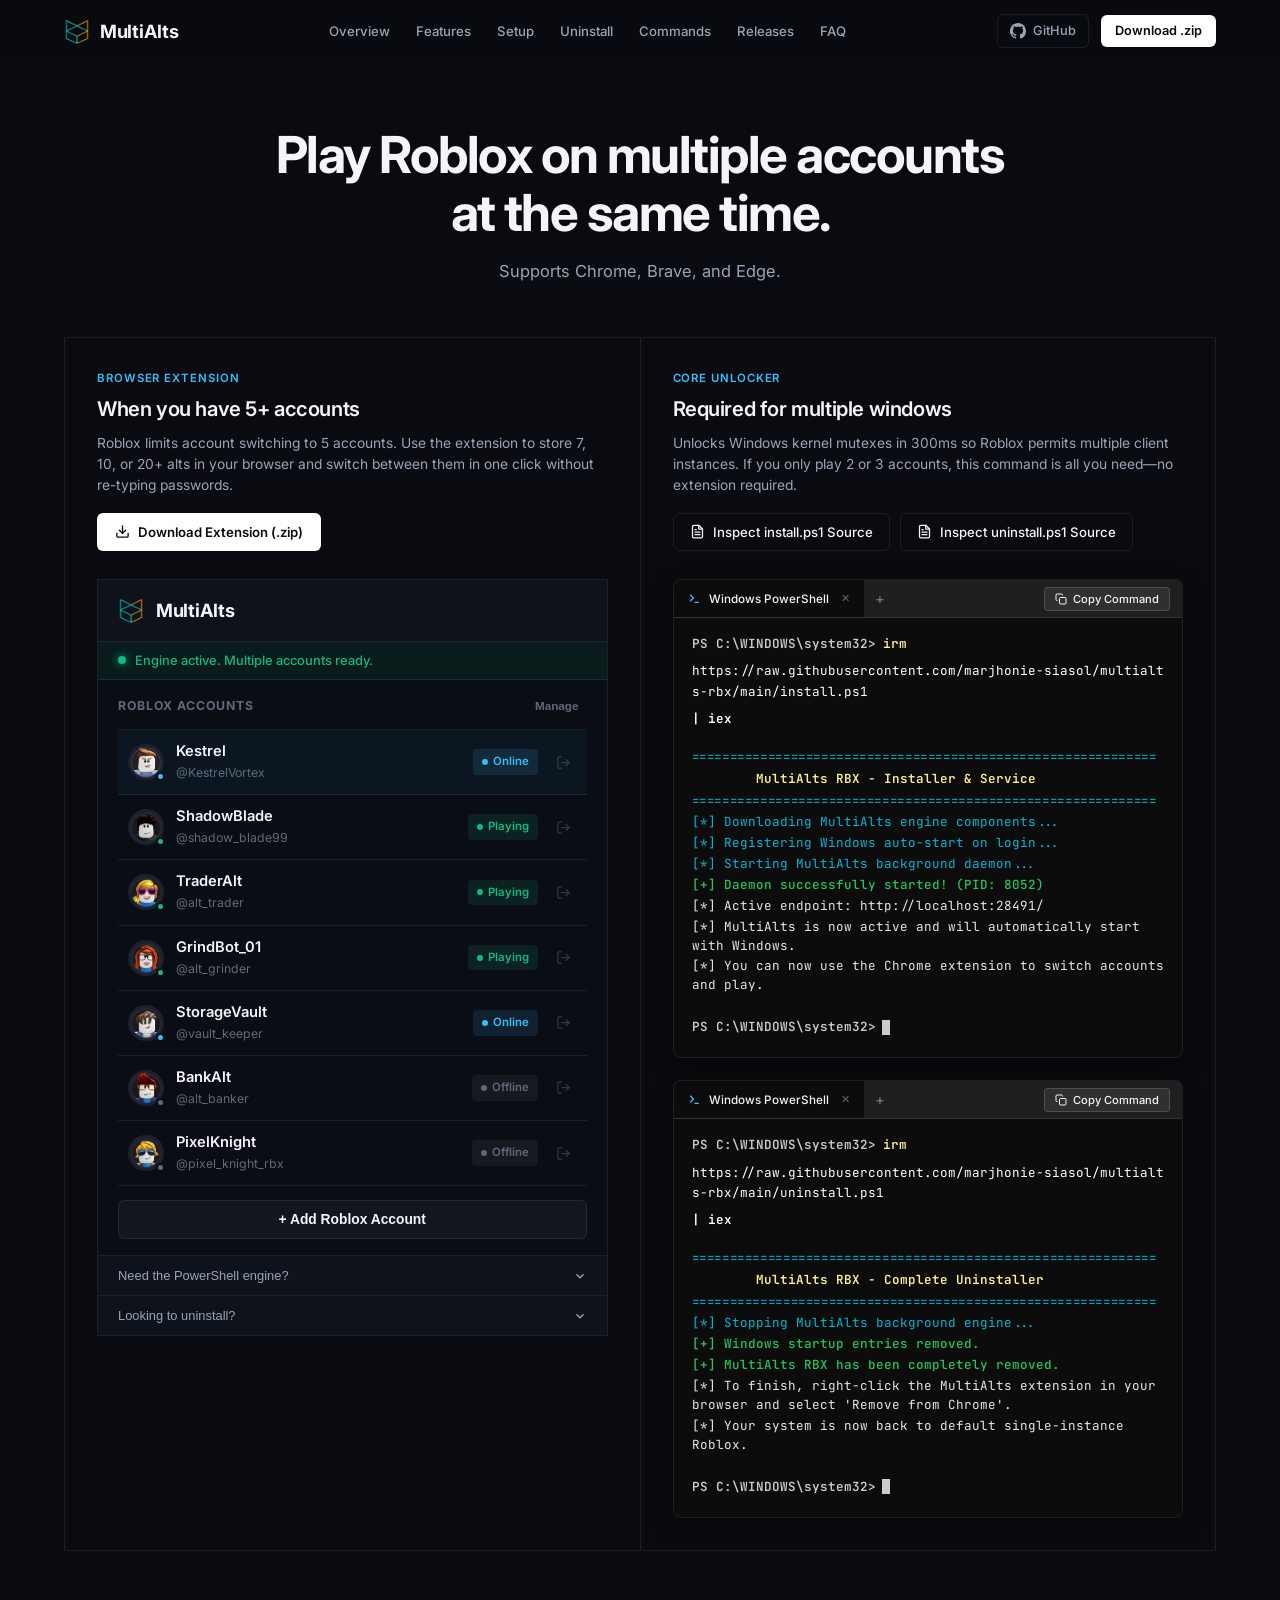
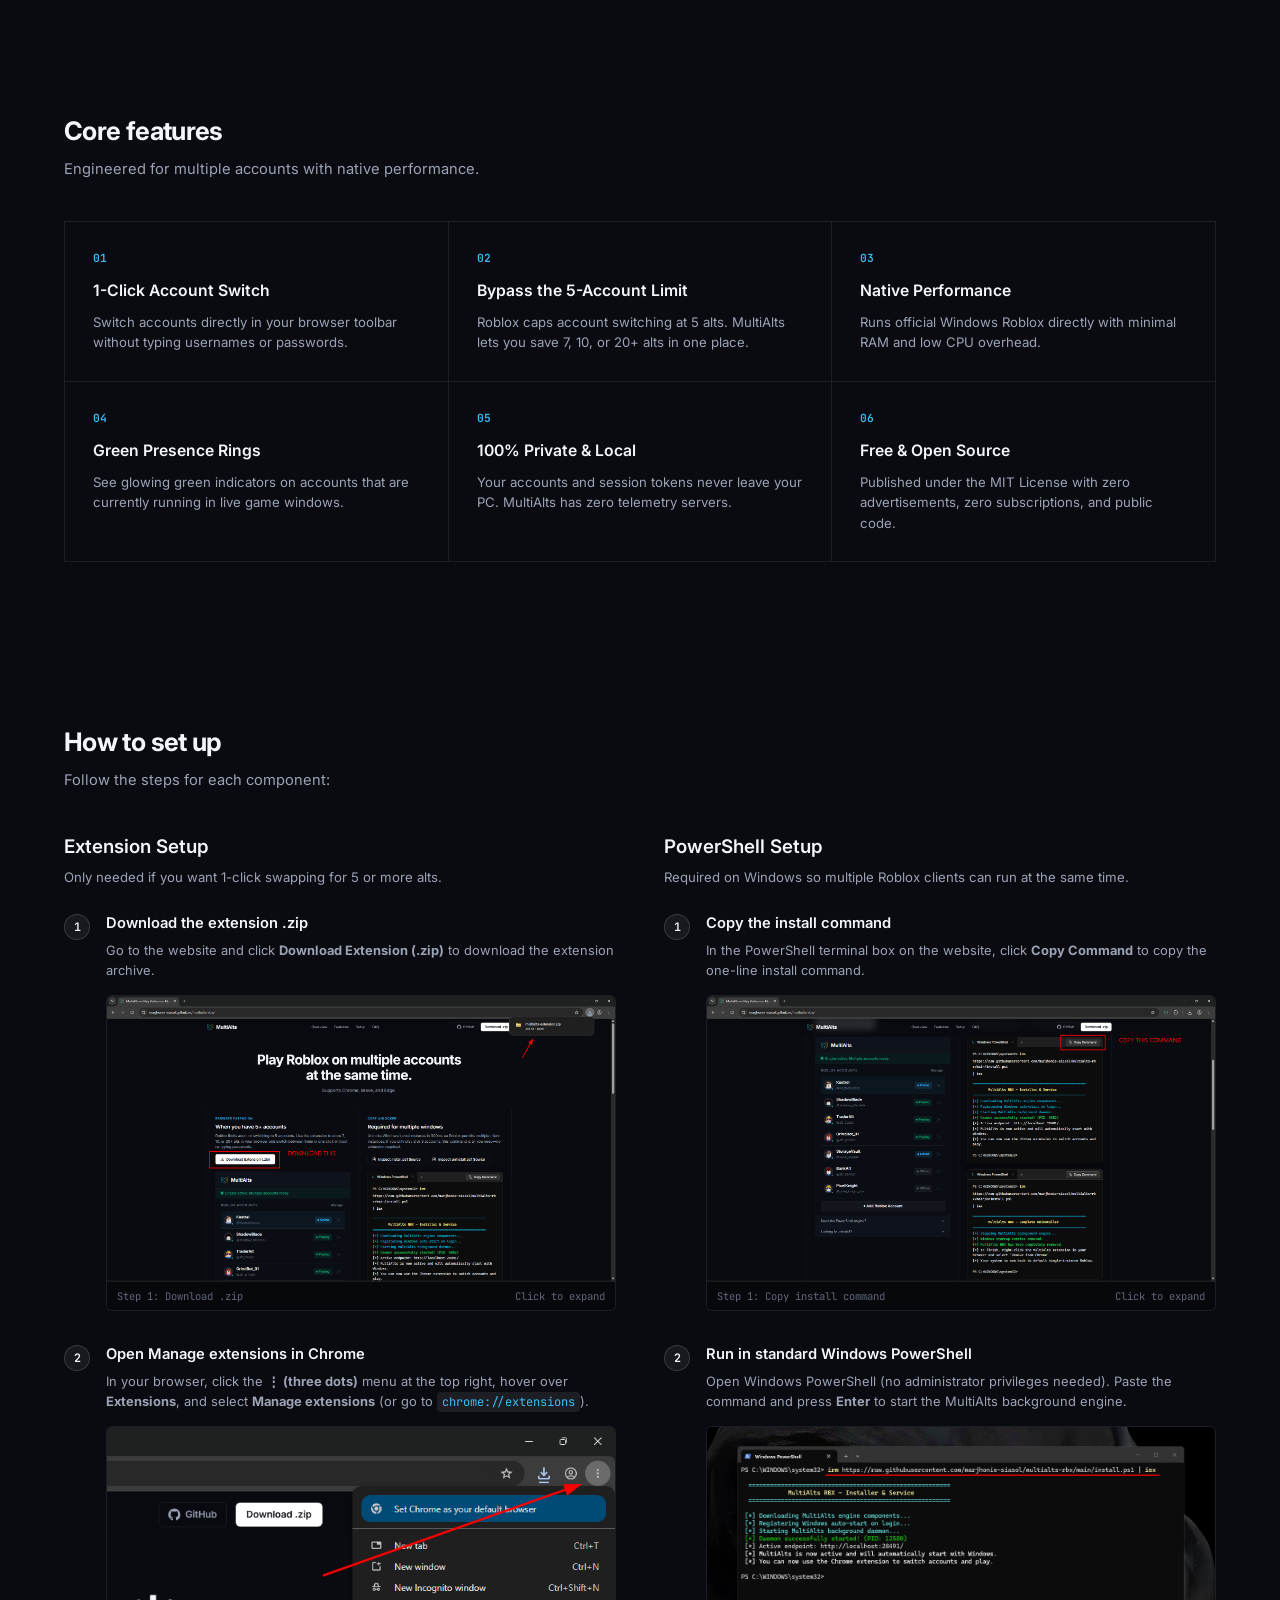
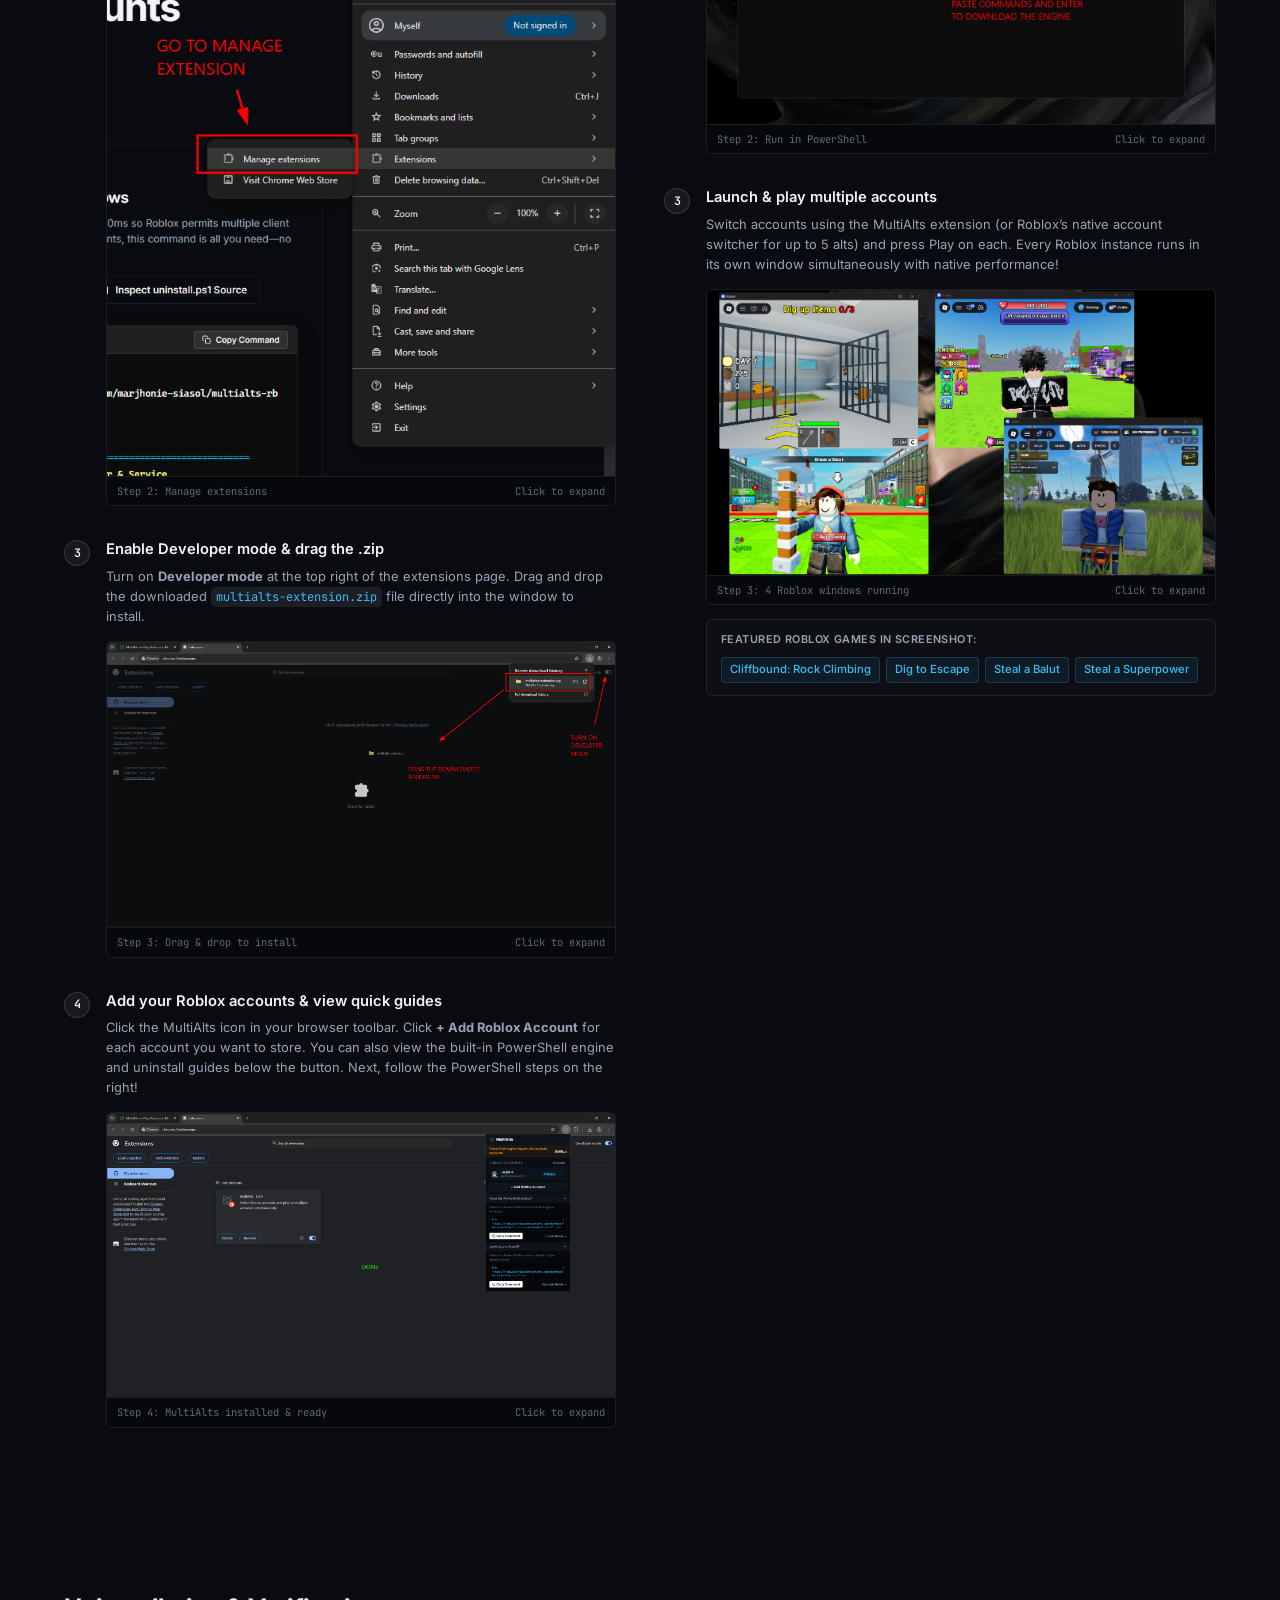
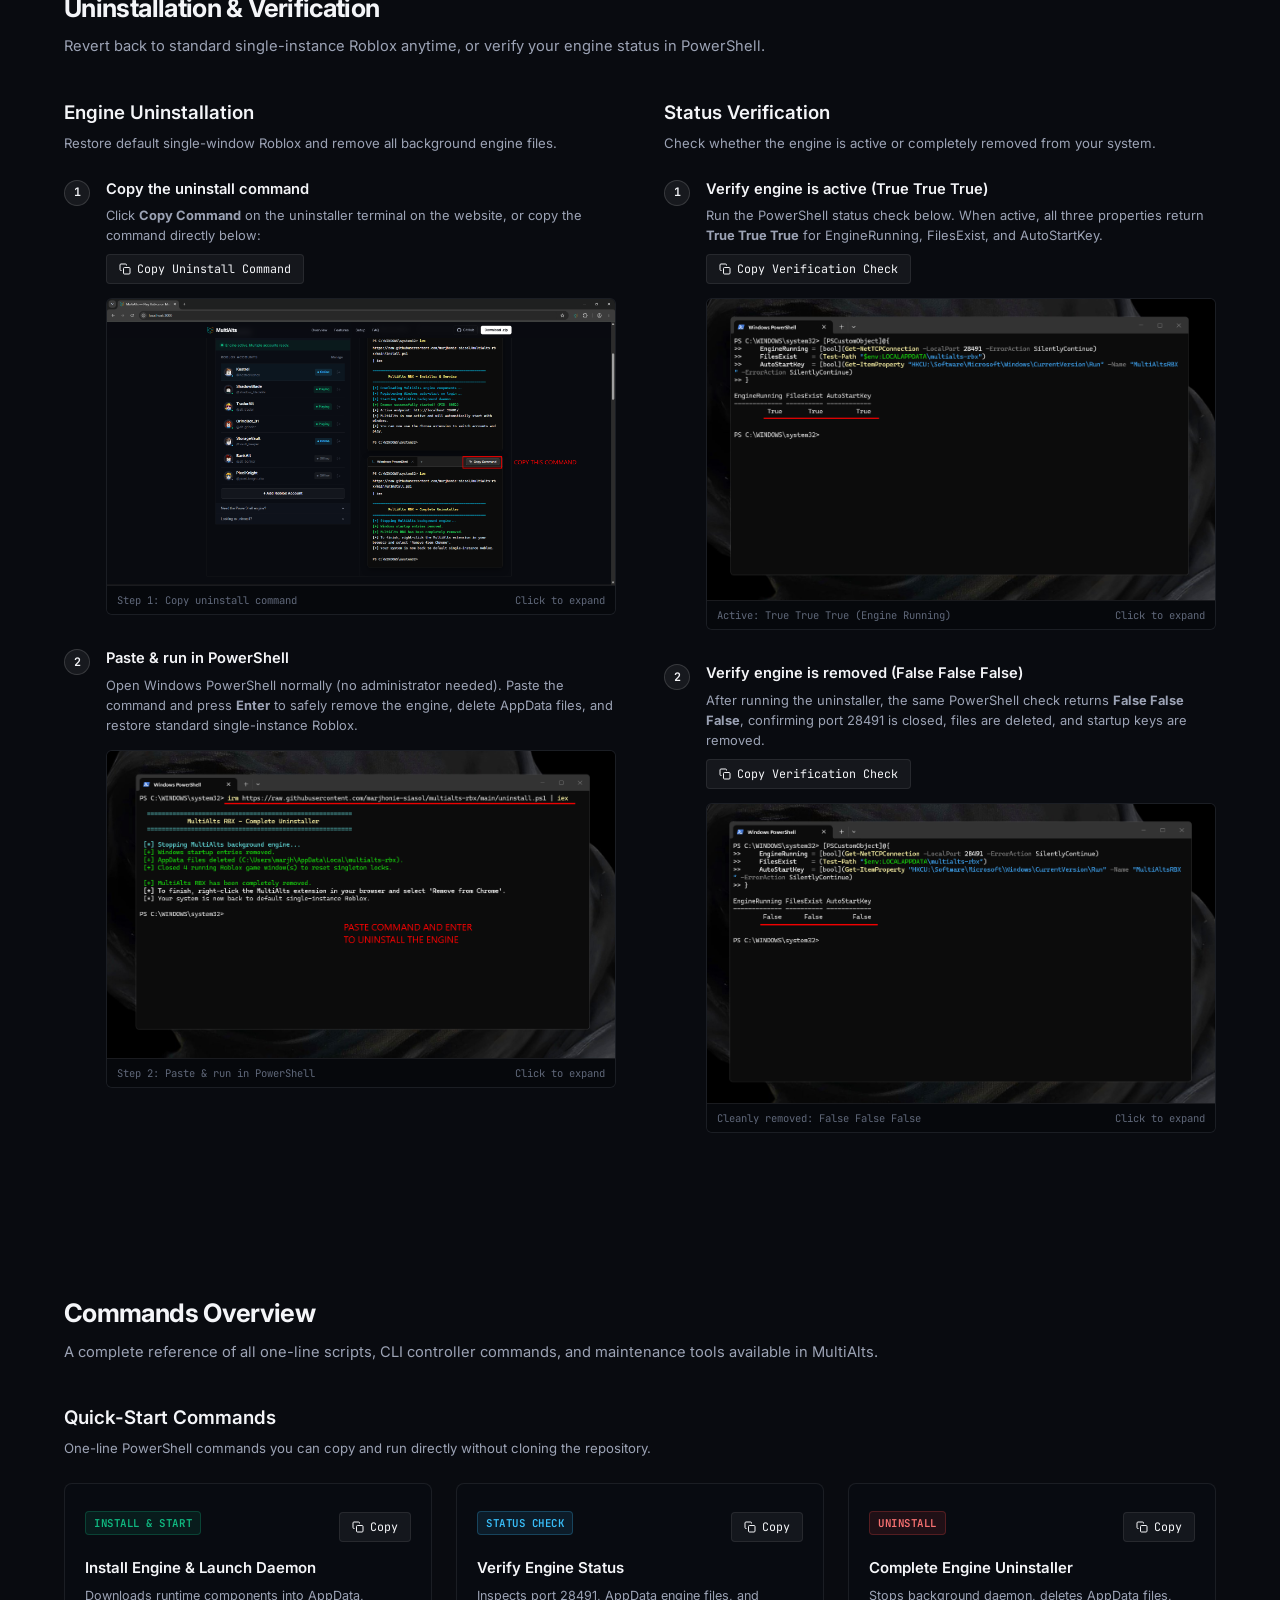
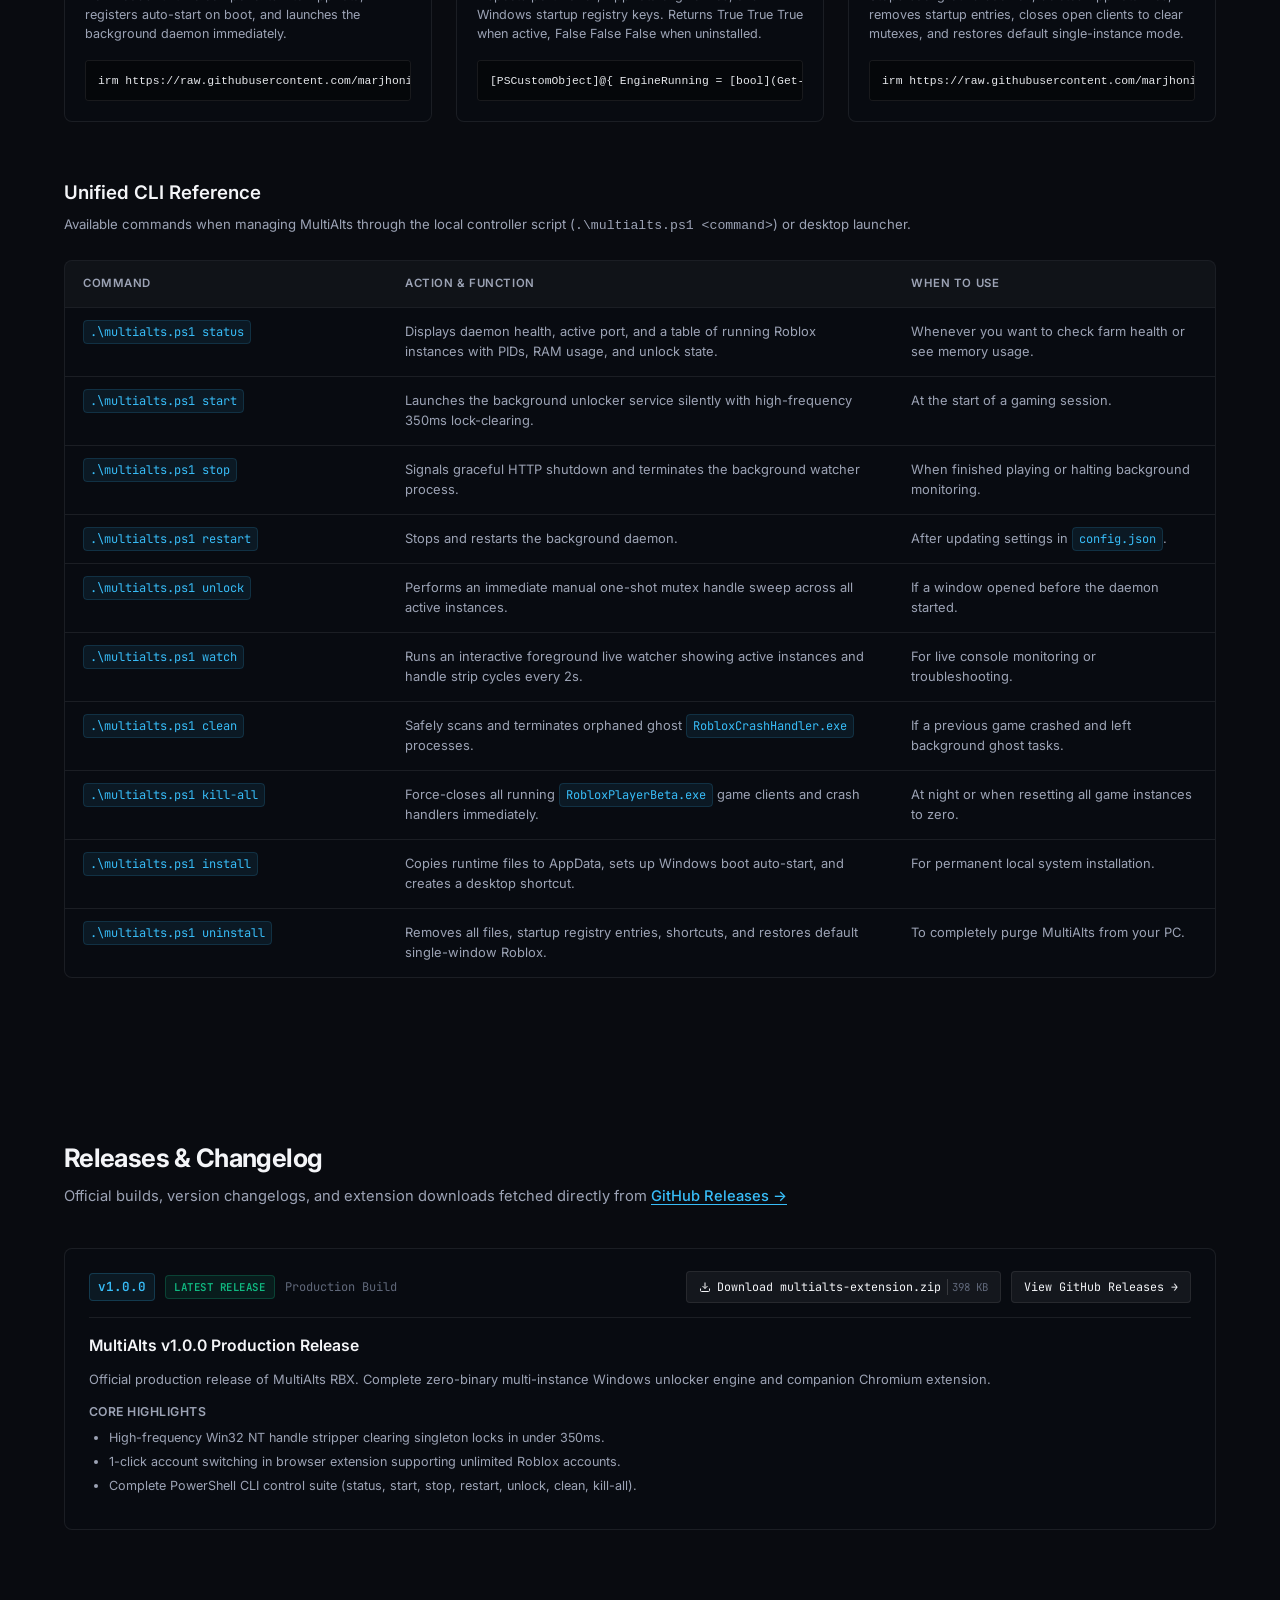
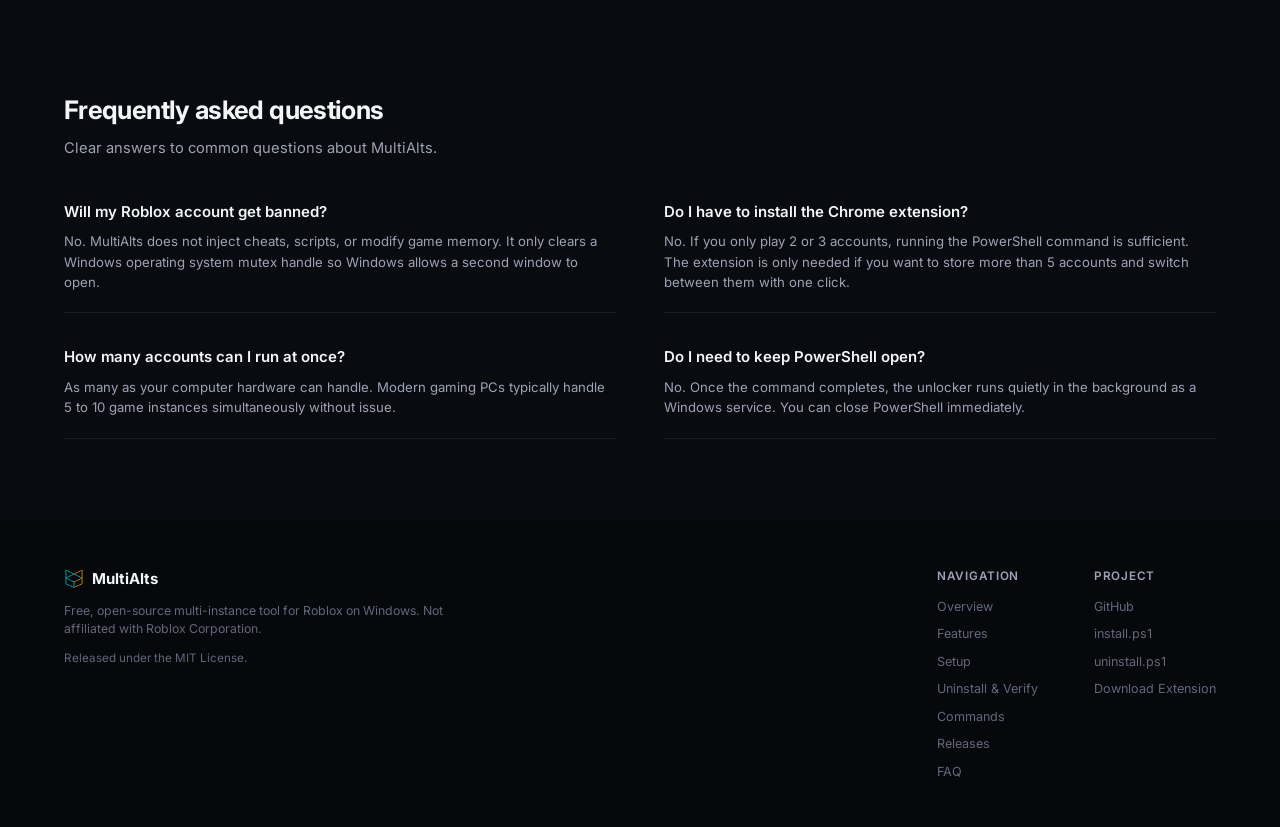
==== commit c959859d: "Streamline Releases section: remove sync bar and embed GitHub Releases link in subtitle" ====
--- a/docs/index.html
+++ b/docs/index.html
@@ -9,7 +9,7 @@
     <link rel="preconnect" href="https://fonts.googleapis.com">
     <link rel="preconnect" href="https://fonts.gstatic.com" crossorigin>
     <link href="https://fonts.googleapis.com/css2?family=Inter:wght@400;500;600;700&family=JetBrains+Mono:wght@400;500;600&display=swap" rel="stylesheet">
-    <link rel="stylesheet" href="style.css?v=10">
+    <link rel="stylesheet" href="style.css?v=11">
 </head>
 <body>
 
@@ -853,18 +853,7 @@
             <div class="section-inner">
                 <div class="section-header">
                     <h2 class="section-heading">Releases &amp; Changelog</h2>
-                    <p class="section-subtext">Official builds, version changelogs, and extension downloads fetched directly from GitHub Releases.</p>
-                </div>
-
-                <!-- GitHub Live Sync Bar -->
-                <div class="releases-sync-bar">
-                    <div class="sync-indicator">
-                        <span class="sync-dot"></span>
-                        <span id="syncText">Connecting to GitHub Releases API...</span>
-                    </div>
-                    <a href="https://github.com/marjhonie-siasol/multialts-rbx/releases" target="_blank" rel="noopener" class="sync-github-link">
-                        <span>View Repository Releases &rarr;</span>
-                    </a>
+                    <p class="section-subtext">Official builds, version changelogs, and extension downloads fetched directly from <a href="https://github.com/marjhonie-siasol/multialts-rbx/releases" target="_blank" rel="noopener" class="subtext-link">GitHub Releases &rarr;</a></p>
                 </div>
 
                 <!-- Dynamic Releases Container -->
@@ -943,6 +932,6 @@
         </div>
     </footer>
 
-    <script src="script.js?v=10"></script>
+    <script src="script.js?v=11"></script>
 </body>
 </html>
--- a/docs/style.css
+++ b/docs/style.css
@@ -1420,43 +1420,15 @@
 /* ==========================================================================
    Section 6: Releases & Changelog (Clean Bordered Style)
    ========================================================================== */
-.releases-sync-bar {
-    display: flex;
-    align-items: center;
-    justify-content: space-between;
-    padding: 10px 16px;
-    background: #080b11;
-    border: 1px solid var(--border-hairline);
-    border-radius: 6px;
-    margin-bottom: 24px;
-    font-size: 0.82rem;
-    color: var(--text-med);
-    flex-wrap: wrap;
-    gap: 12px;
-}
-
-.sync-indicator {
-    display: flex;
-    align-items: center;
-    gap: 8px;
-}
-
-.sync-dot {
-    width: 7px;
-    height: 7px;
-    border-radius: 50%;
-    background: #10b981;
-    flex-shrink: 0;
-}
-
-.sync-github-link {
+.subtext-link {
     color: var(--accent-blue);
-    text-decoration: none;
+    text-decoration: underline;
+    text-underline-offset: 3px;
     font-weight: 500;
     transition: color 120ms ease;
 }
 
-.sync-github-link:hover {
+.subtext-link:hover {
     color: #ffffff;
 }
 
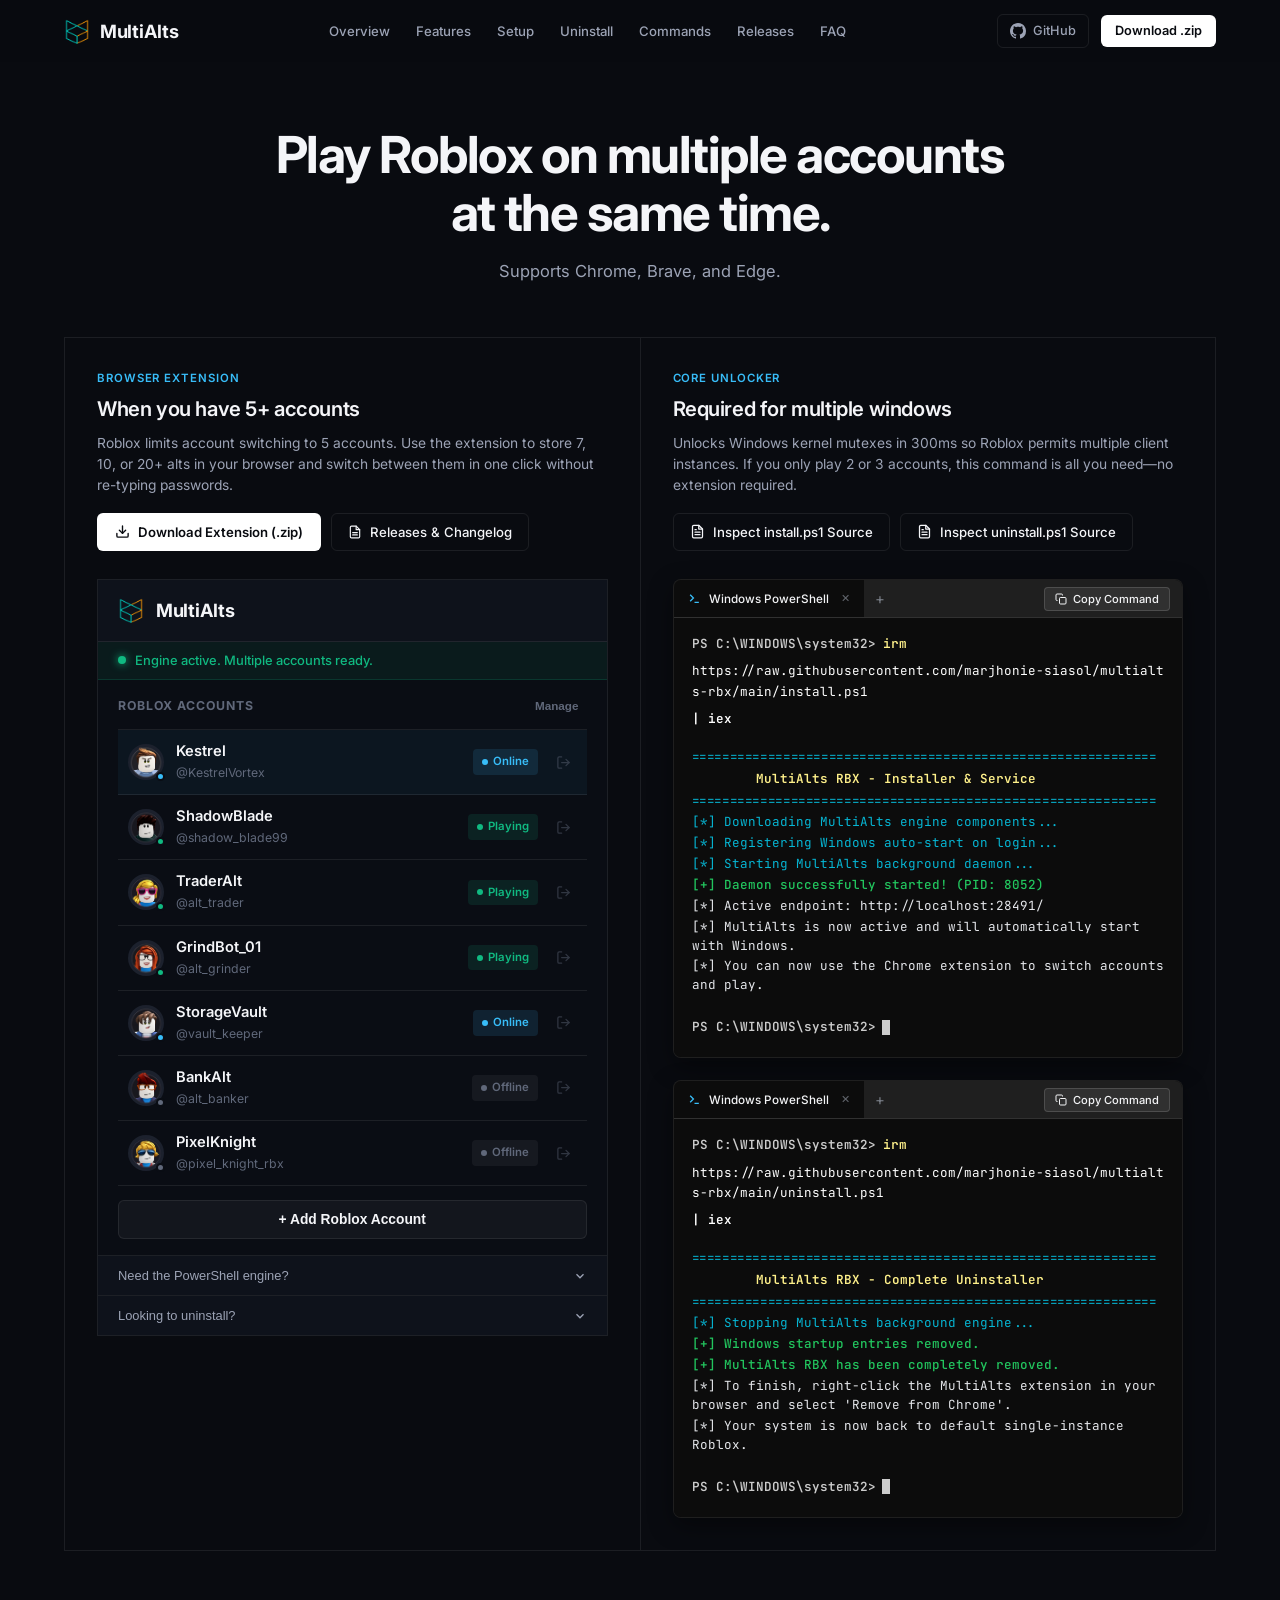
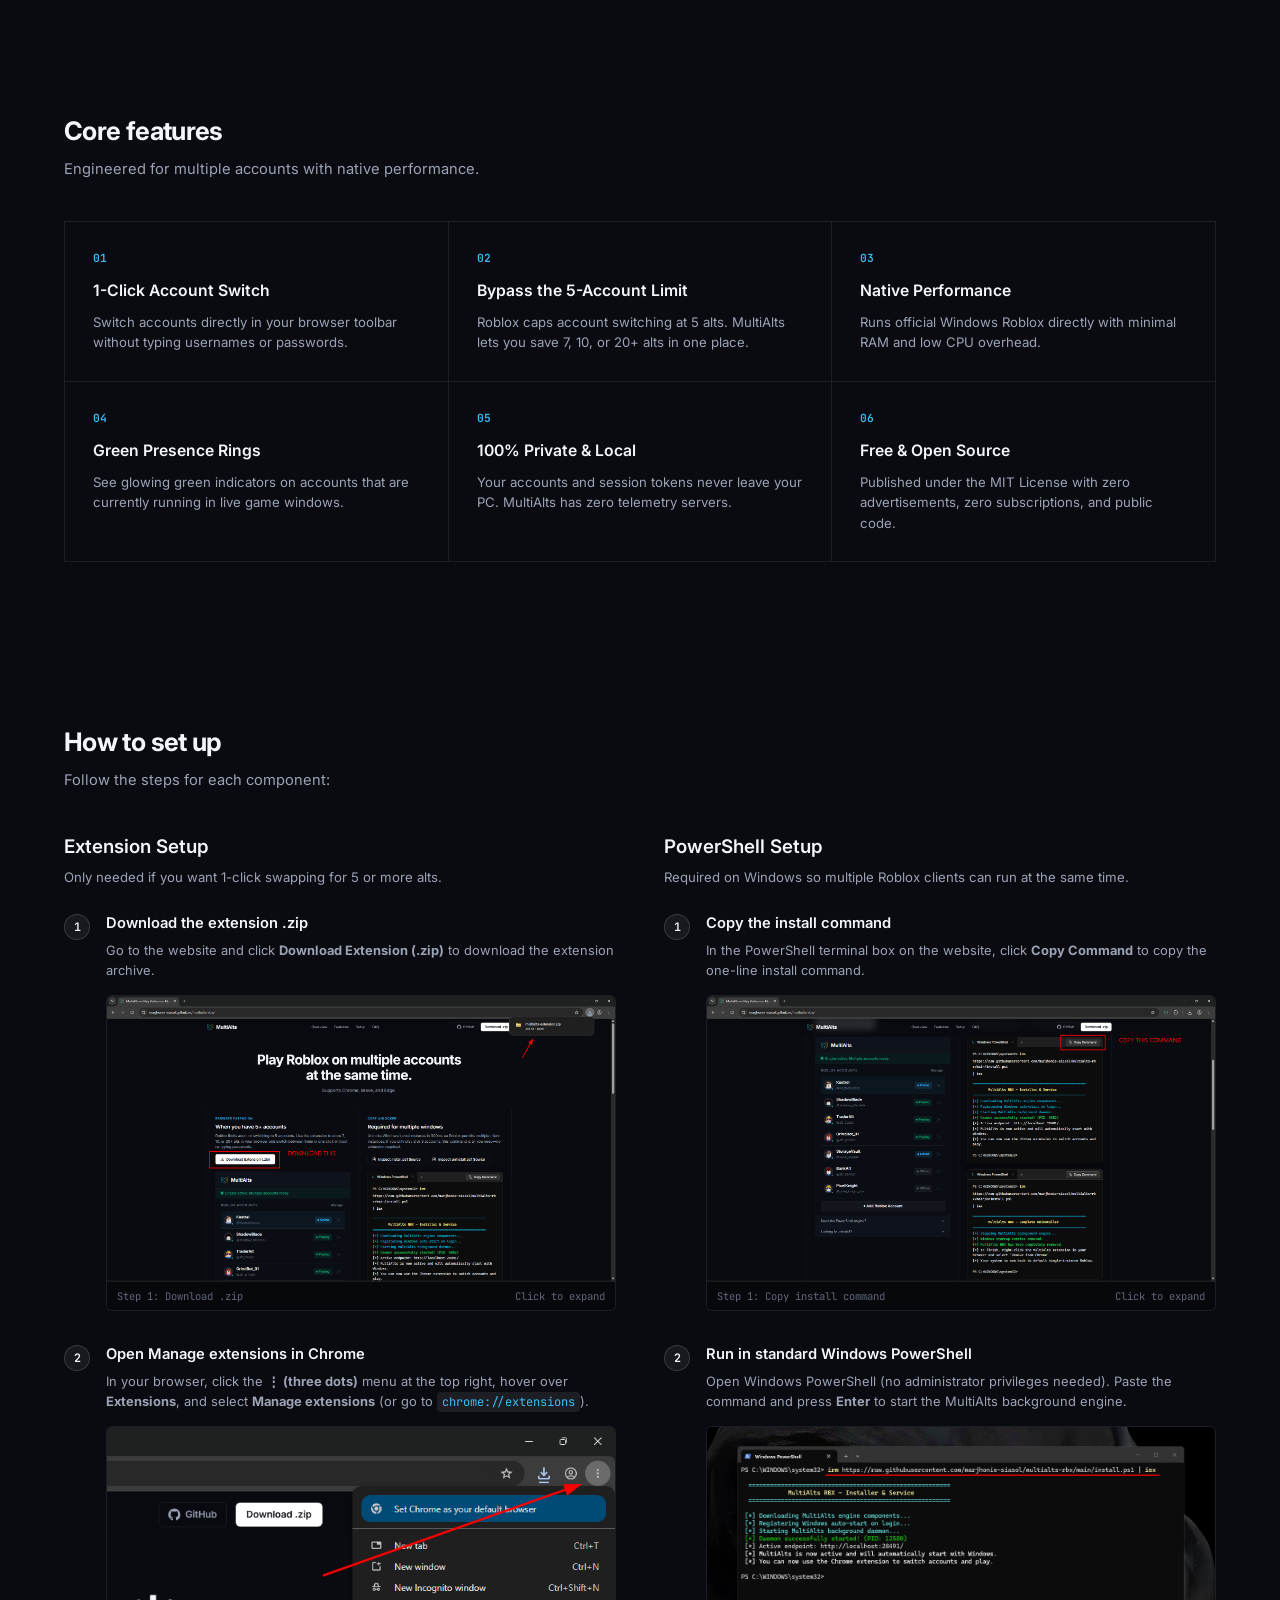
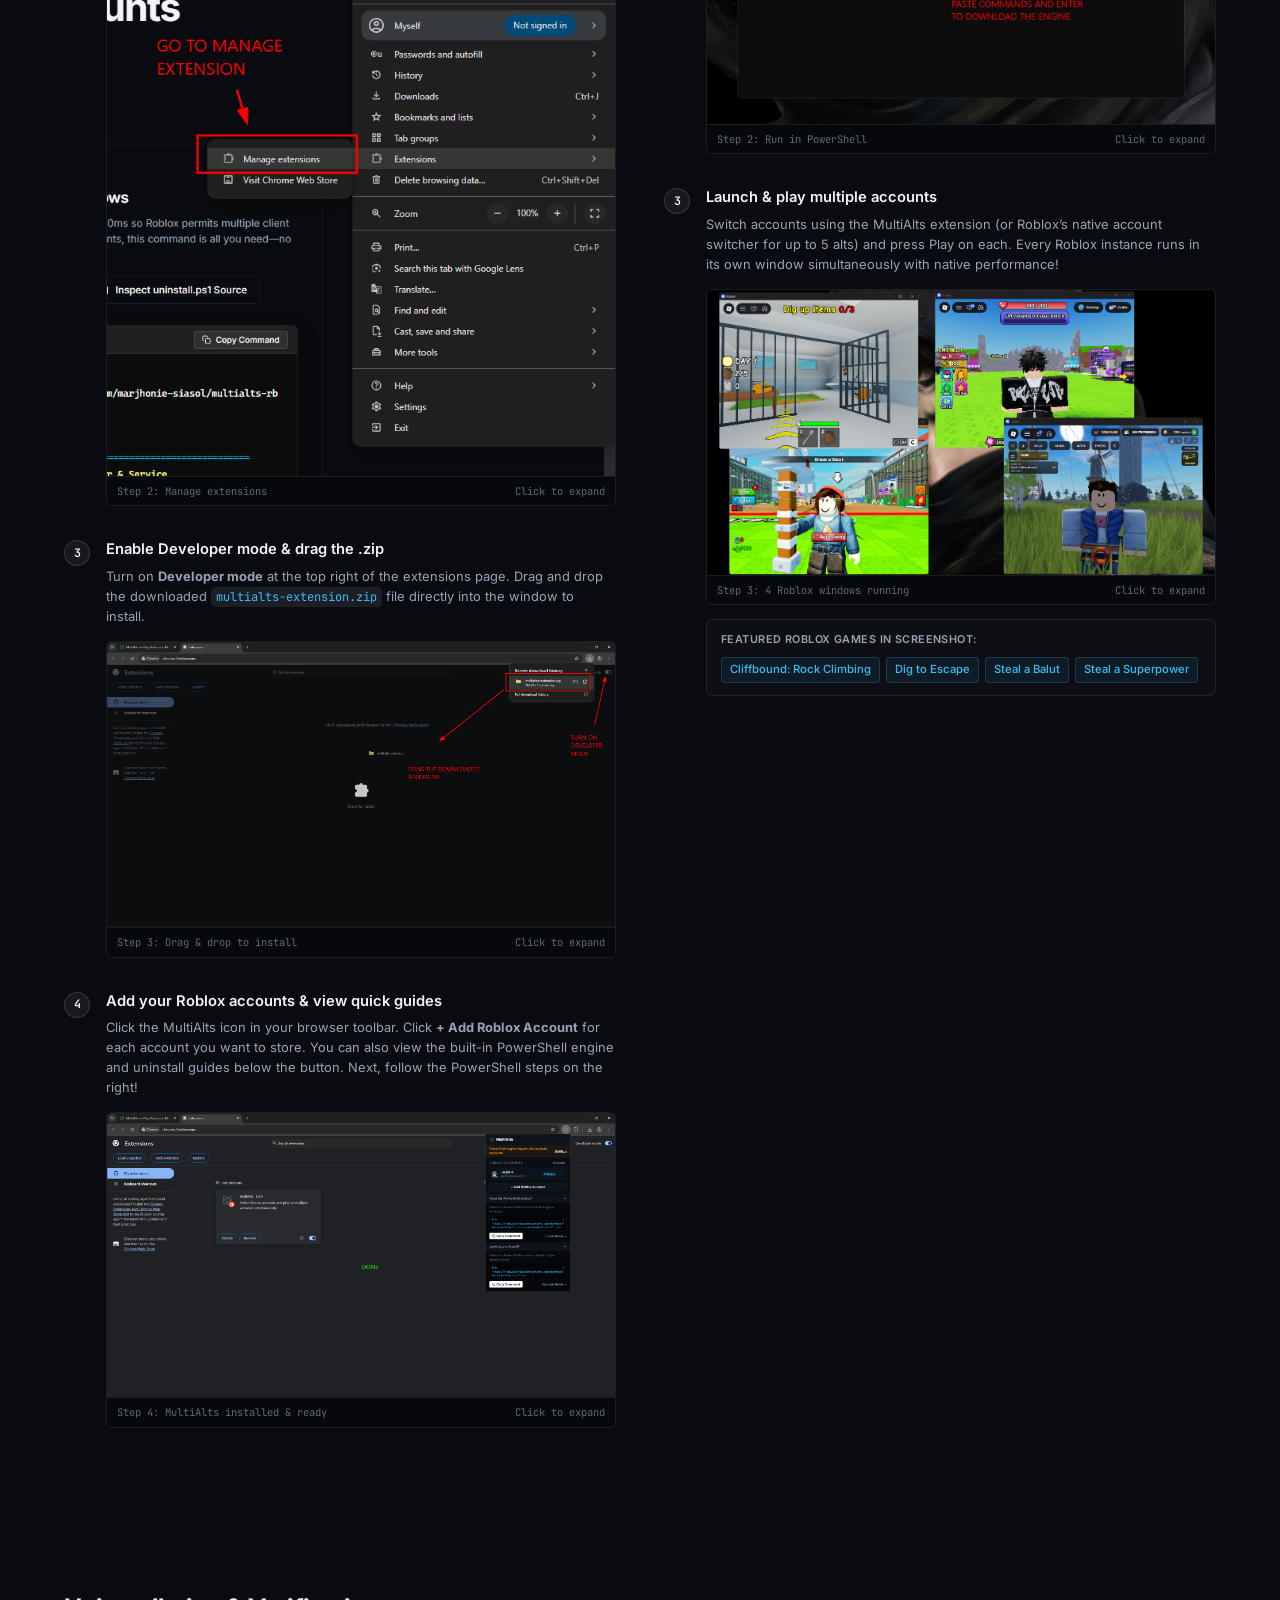
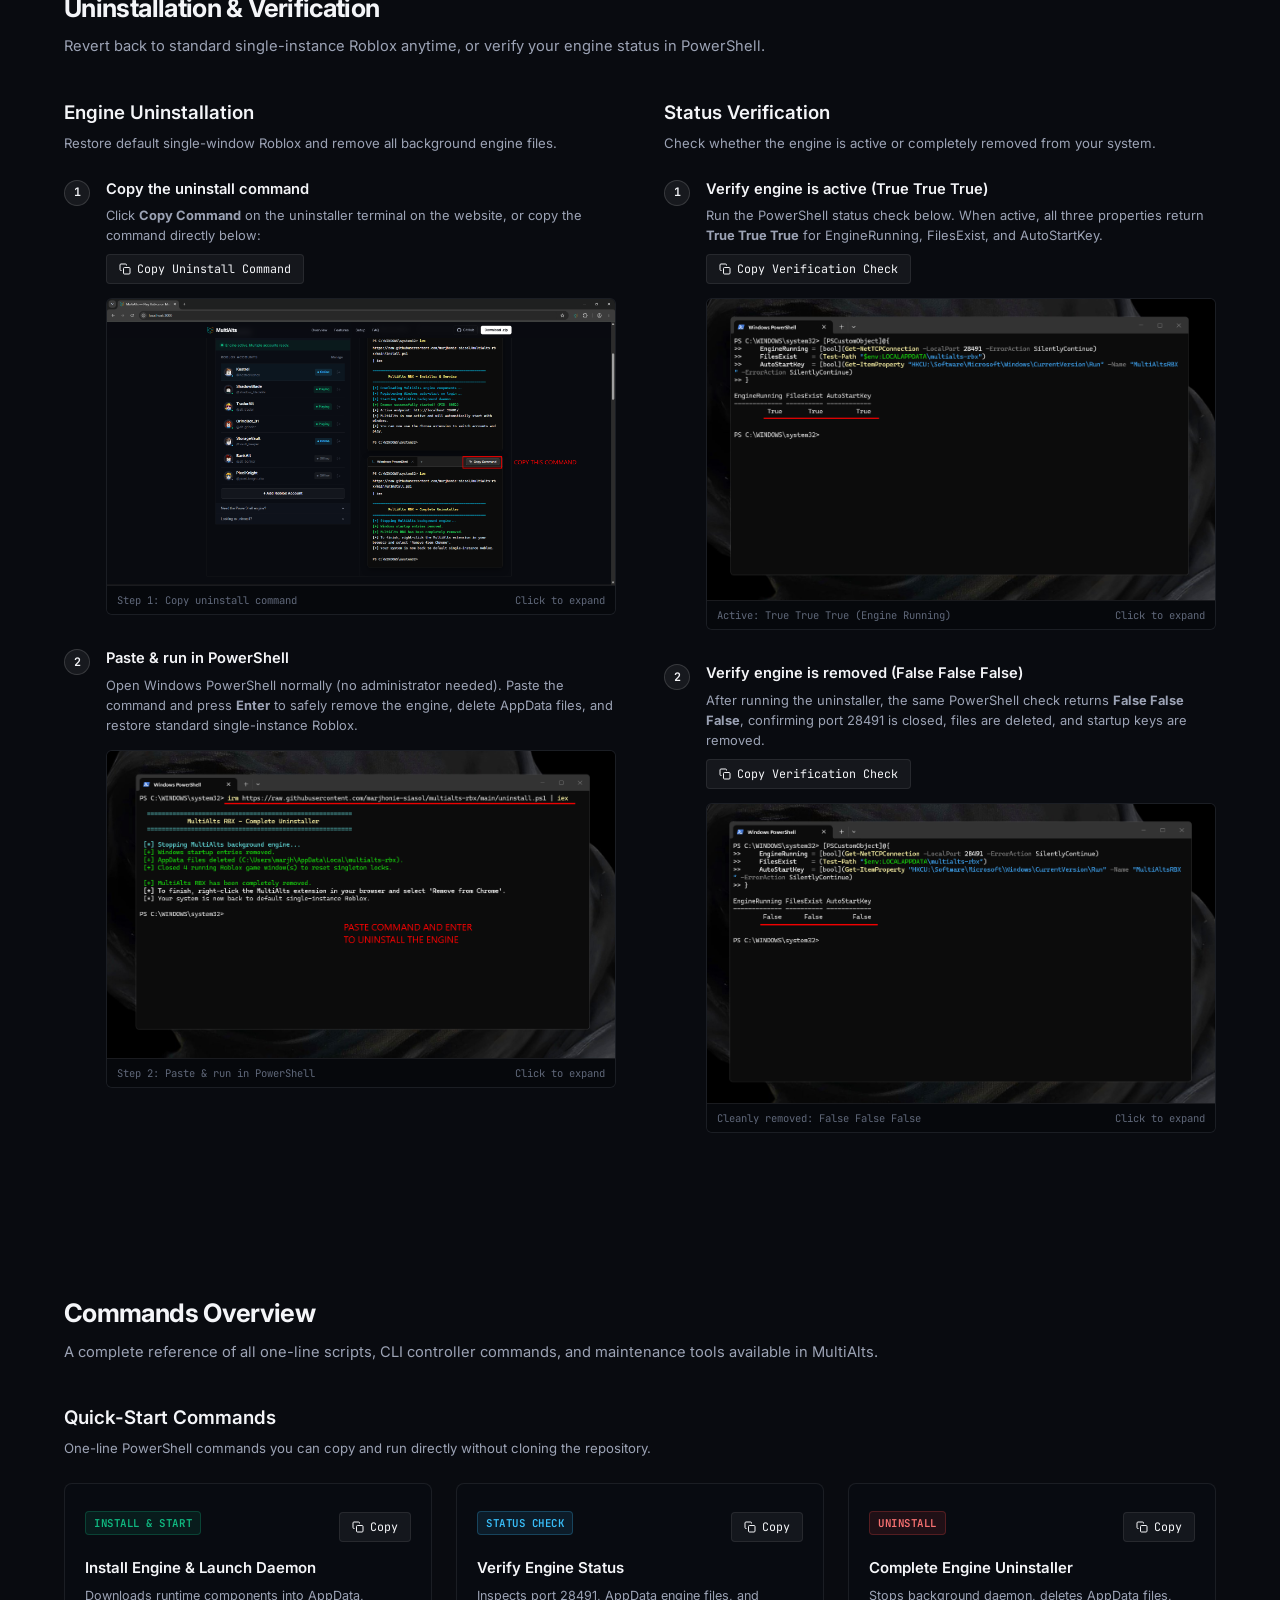
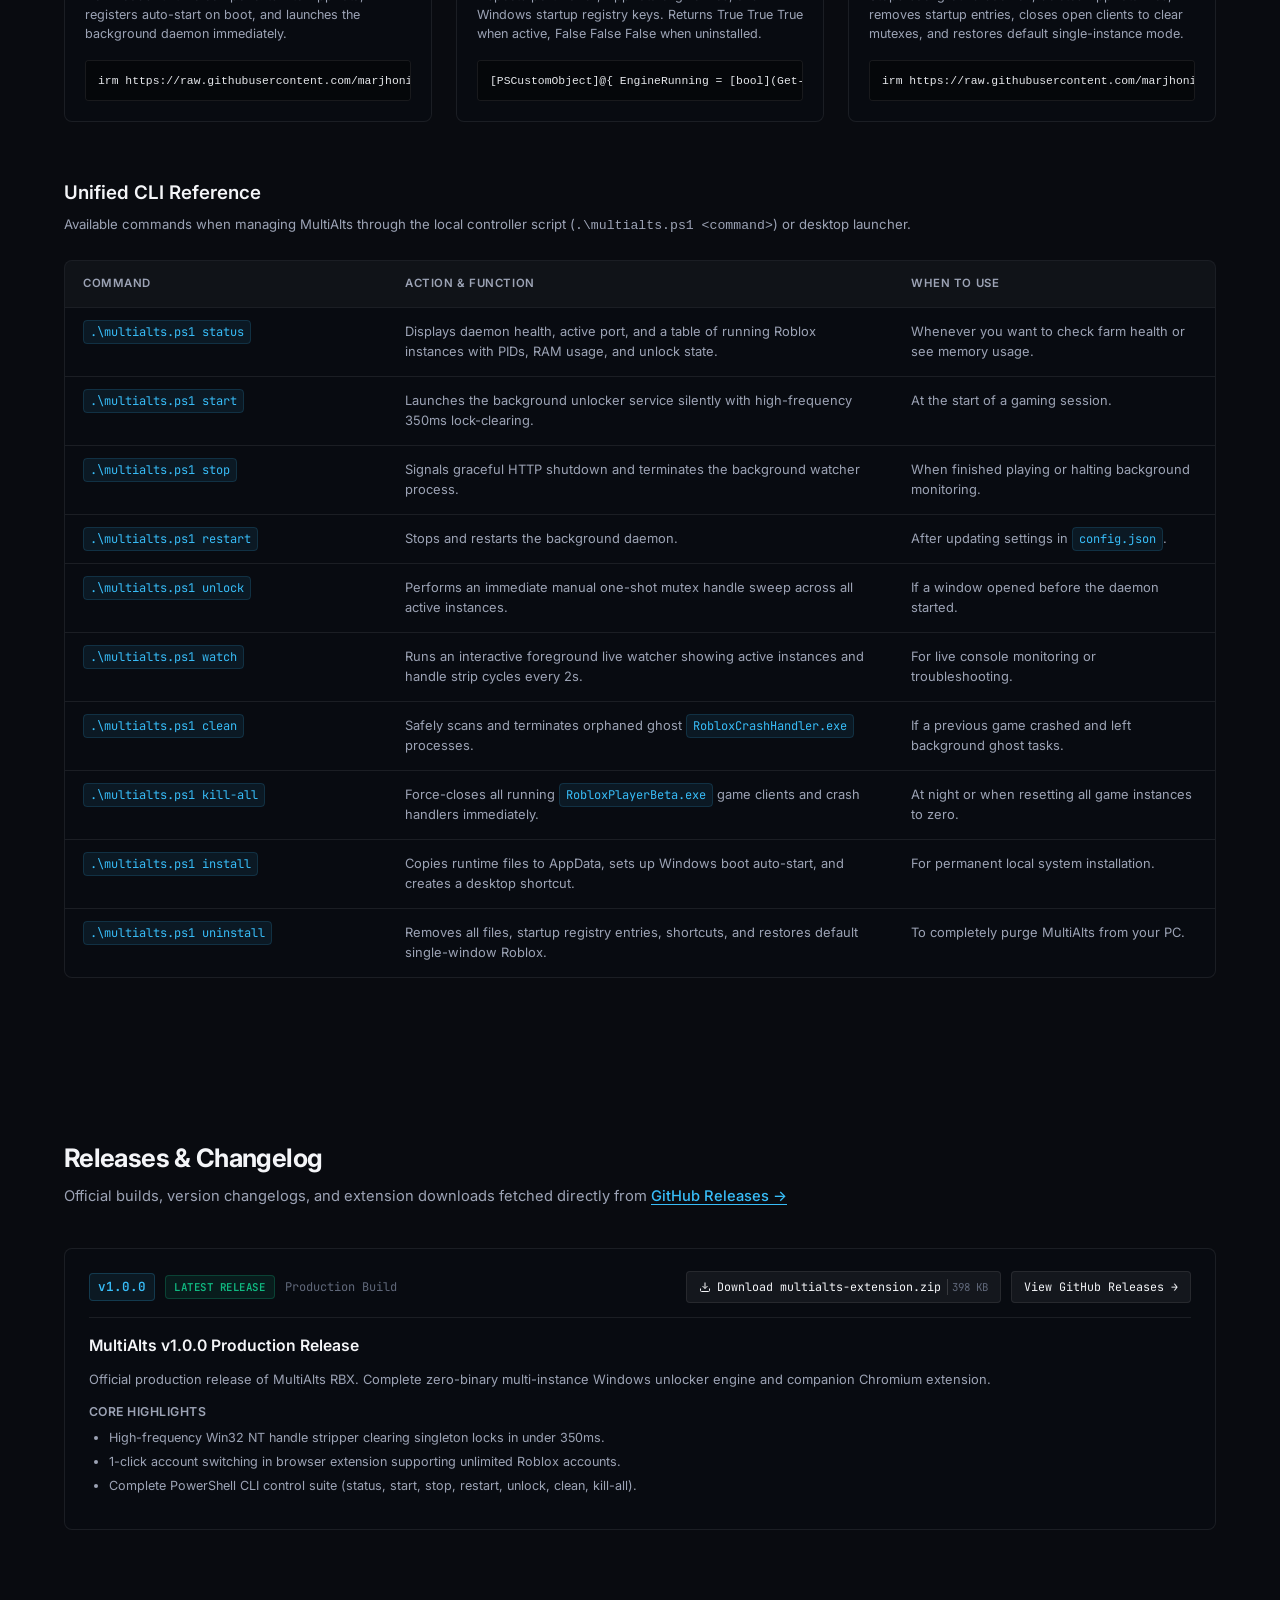
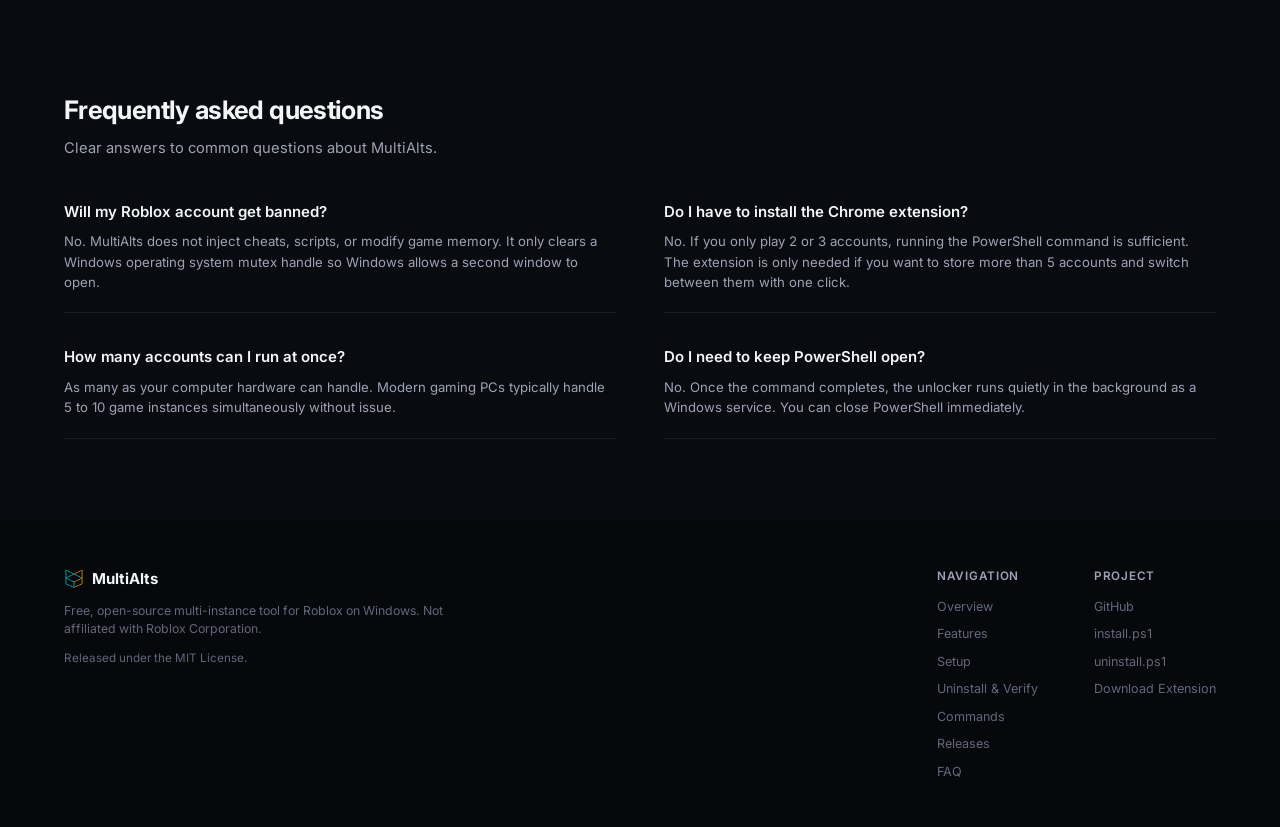
==== commit c4ca6d0d: "Add Releases & Changelog button to hero showcase next to Download Extension button" ====
--- a/docs/index.html
+++ b/docs/index.html
@@ -9,7 +9,7 @@
     <link rel="preconnect" href="https://fonts.googleapis.com">
     <link rel="preconnect" href="https://fonts.gstatic.com" crossorigin>
     <link href="https://fonts.googleapis.com/css2?family=Inter:wght@400;500;600;700&family=JetBrains+Mono:wght@400;500;600&display=swap" rel="stylesheet">
-    <link rel="stylesheet" href="style.css?v=11">
+    <link rel="stylesheet" href="style.css?v=12">
 </head>
 <body>
 
@@ -67,13 +67,22 @@
                             Roblox limits account switching to 5 accounts. Use the extension to store 7, 10, or 20+ alts in your browser and switch between them in one click without re-typing passwords.
                         </p>
                         <div class="col-actions">
-                            <a href="downloads/multialts-extension.zip" download="multialts-extension.zip" class="btn-action-primary" id="downloadHeroBtn">
+                            <a href="downloads/multialts-extension-v1.0.0.zip" download="multialts-extension-v1.0.0.zip" class="btn-action-primary" id="downloadHeroBtn">
                                 <svg width="15" height="15" viewBox="0 0 24 24" fill="none" stroke="currentColor" stroke-width="2.2" stroke-linecap="round" stroke-linejoin="round">
                                     <path d="M21 15v4a2 2 0 0 1-2 2H5a2 2 0 0 1-2-2v-4"/>
                                     <polyline points="7 10 12 15 17 10"/>
                                     <line x1="12" y1="15" x2="12" y2="3"/>
                                 </svg>
                                 <span>Download Extension (.zip)</span>
+                            </a>
+                            <a href="#releases" class="btn-action-secondary">
+                                <svg width="14" height="14" viewBox="0 0 24 24" fill="none" stroke="currentColor" stroke-width="2" stroke-linecap="round" stroke-linejoin="round">
+                                    <path d="M14 2H6a2 2 0 0 0-2 2v16a2 2 0 0 0 2 2h12a2 2 0 0 0 2-2V8z"></path>
+                                    <polyline points="14 2 14 8 20 8"></polyline>
+                                    <line x1="16" y1="13" x2="8" y2="13"></line>
+                                    <line x1="16" y1="17" x2="8" y2="17"></line>
+                                </svg>
+                                <span>Releases &amp; Changelog</span>
                             </a>
                         </div>
                     </div>
@@ -932,6 +941,6 @@
         </div>
     </footer>
 
-    <script src="script.js?v=11"></script>
+    <script src="script.js?v=12"></script>
 </body>
 </html>
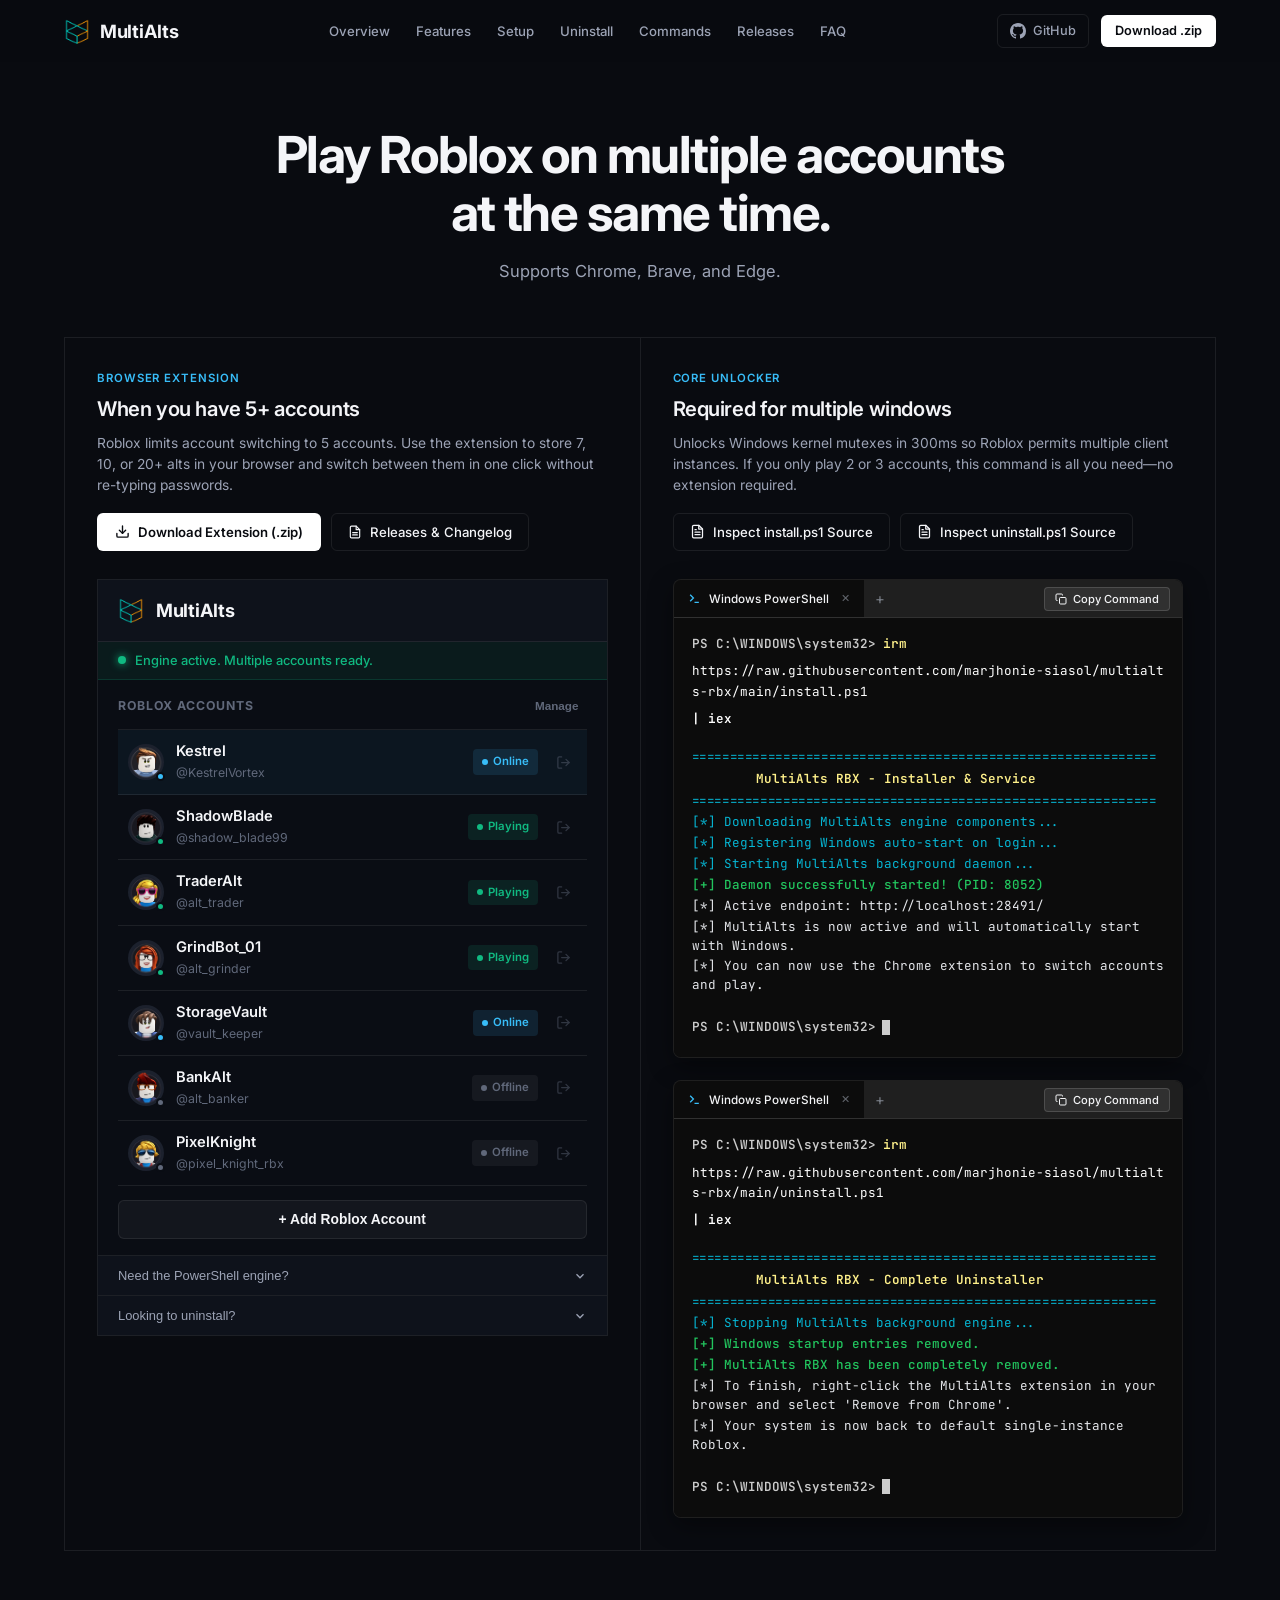
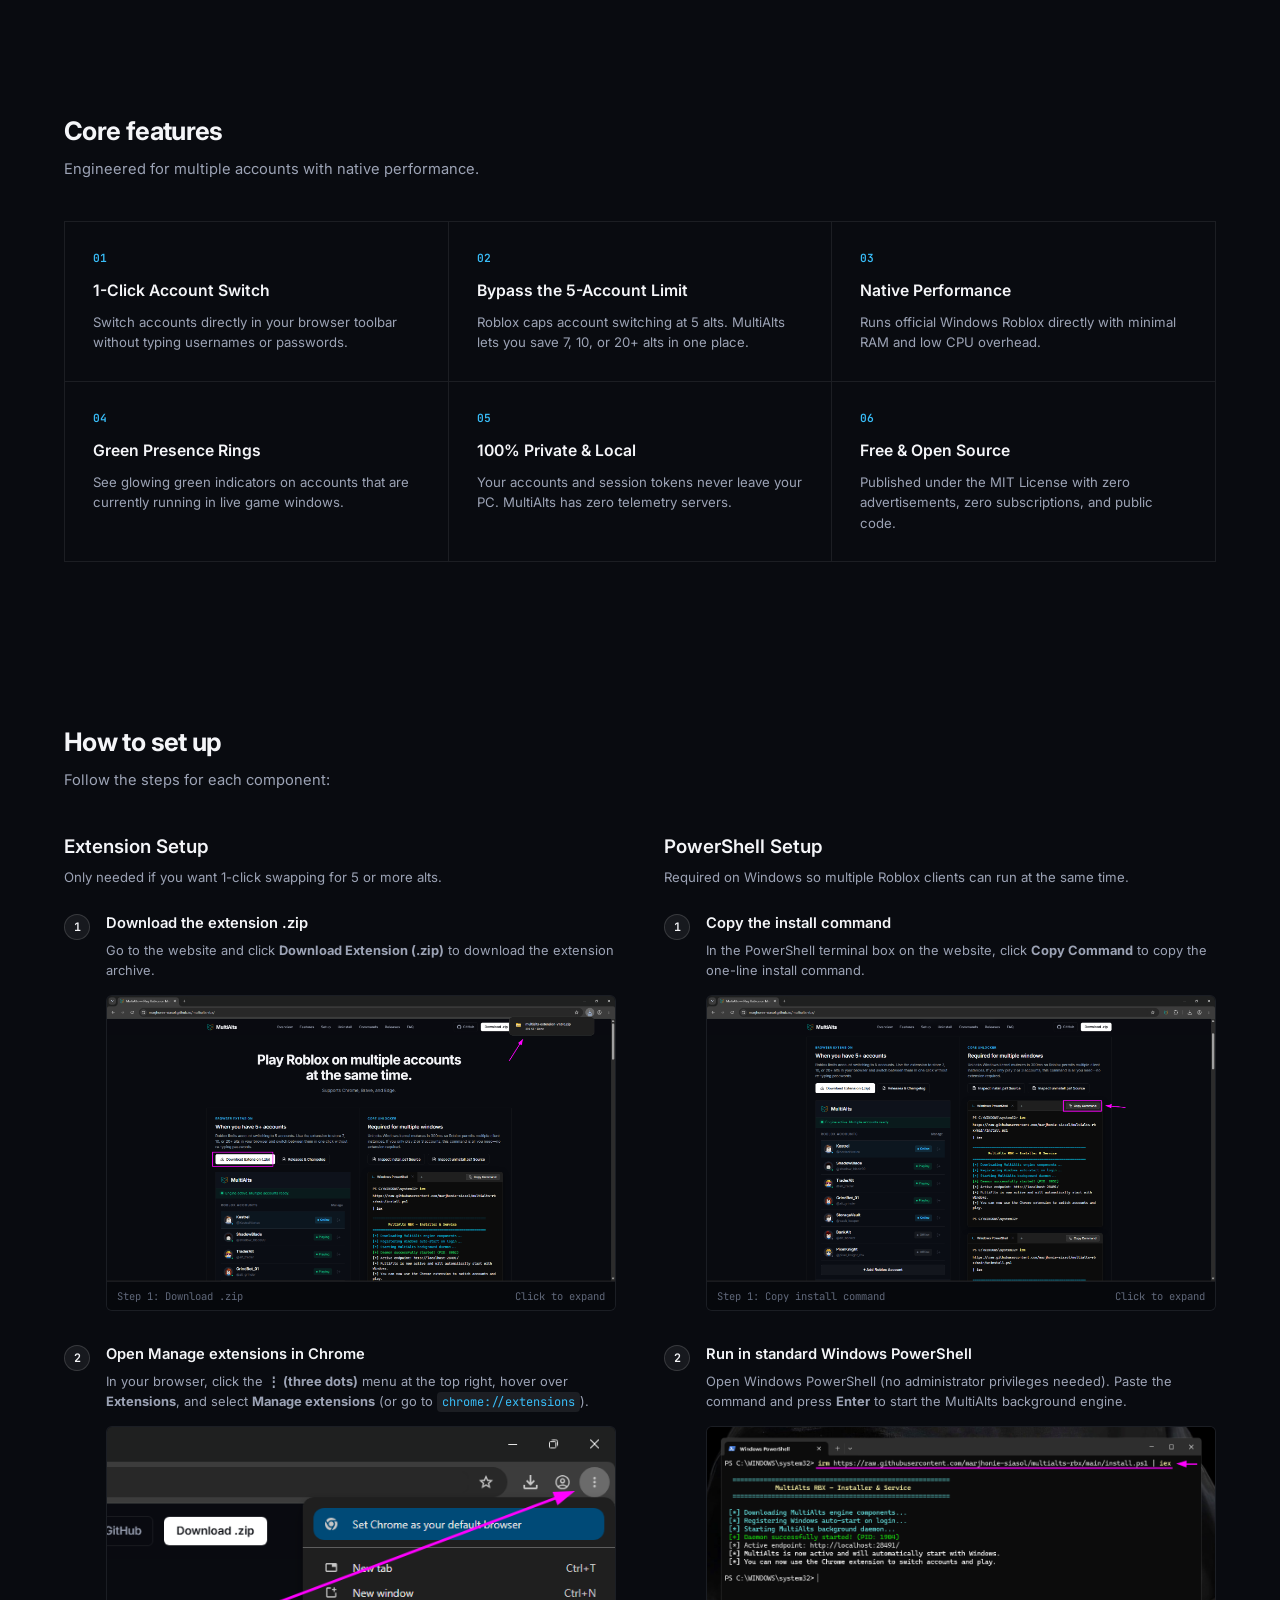
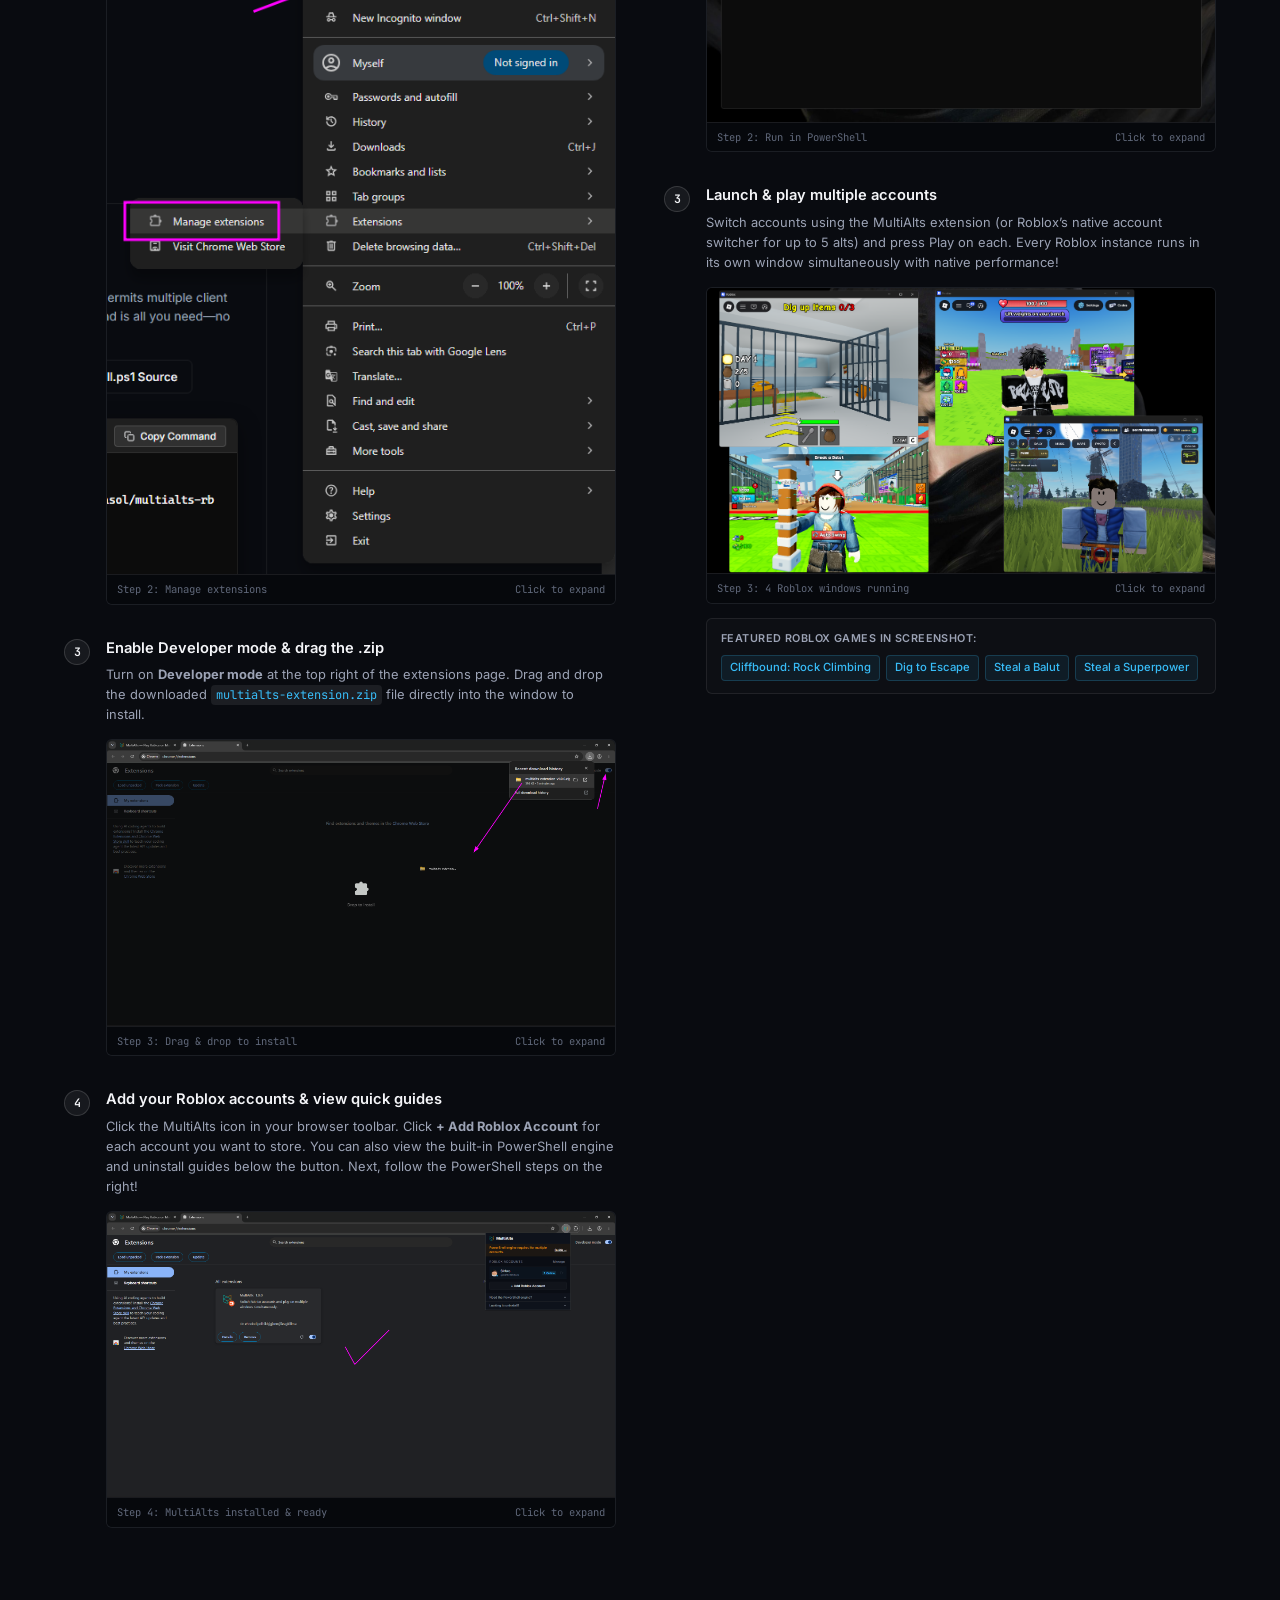
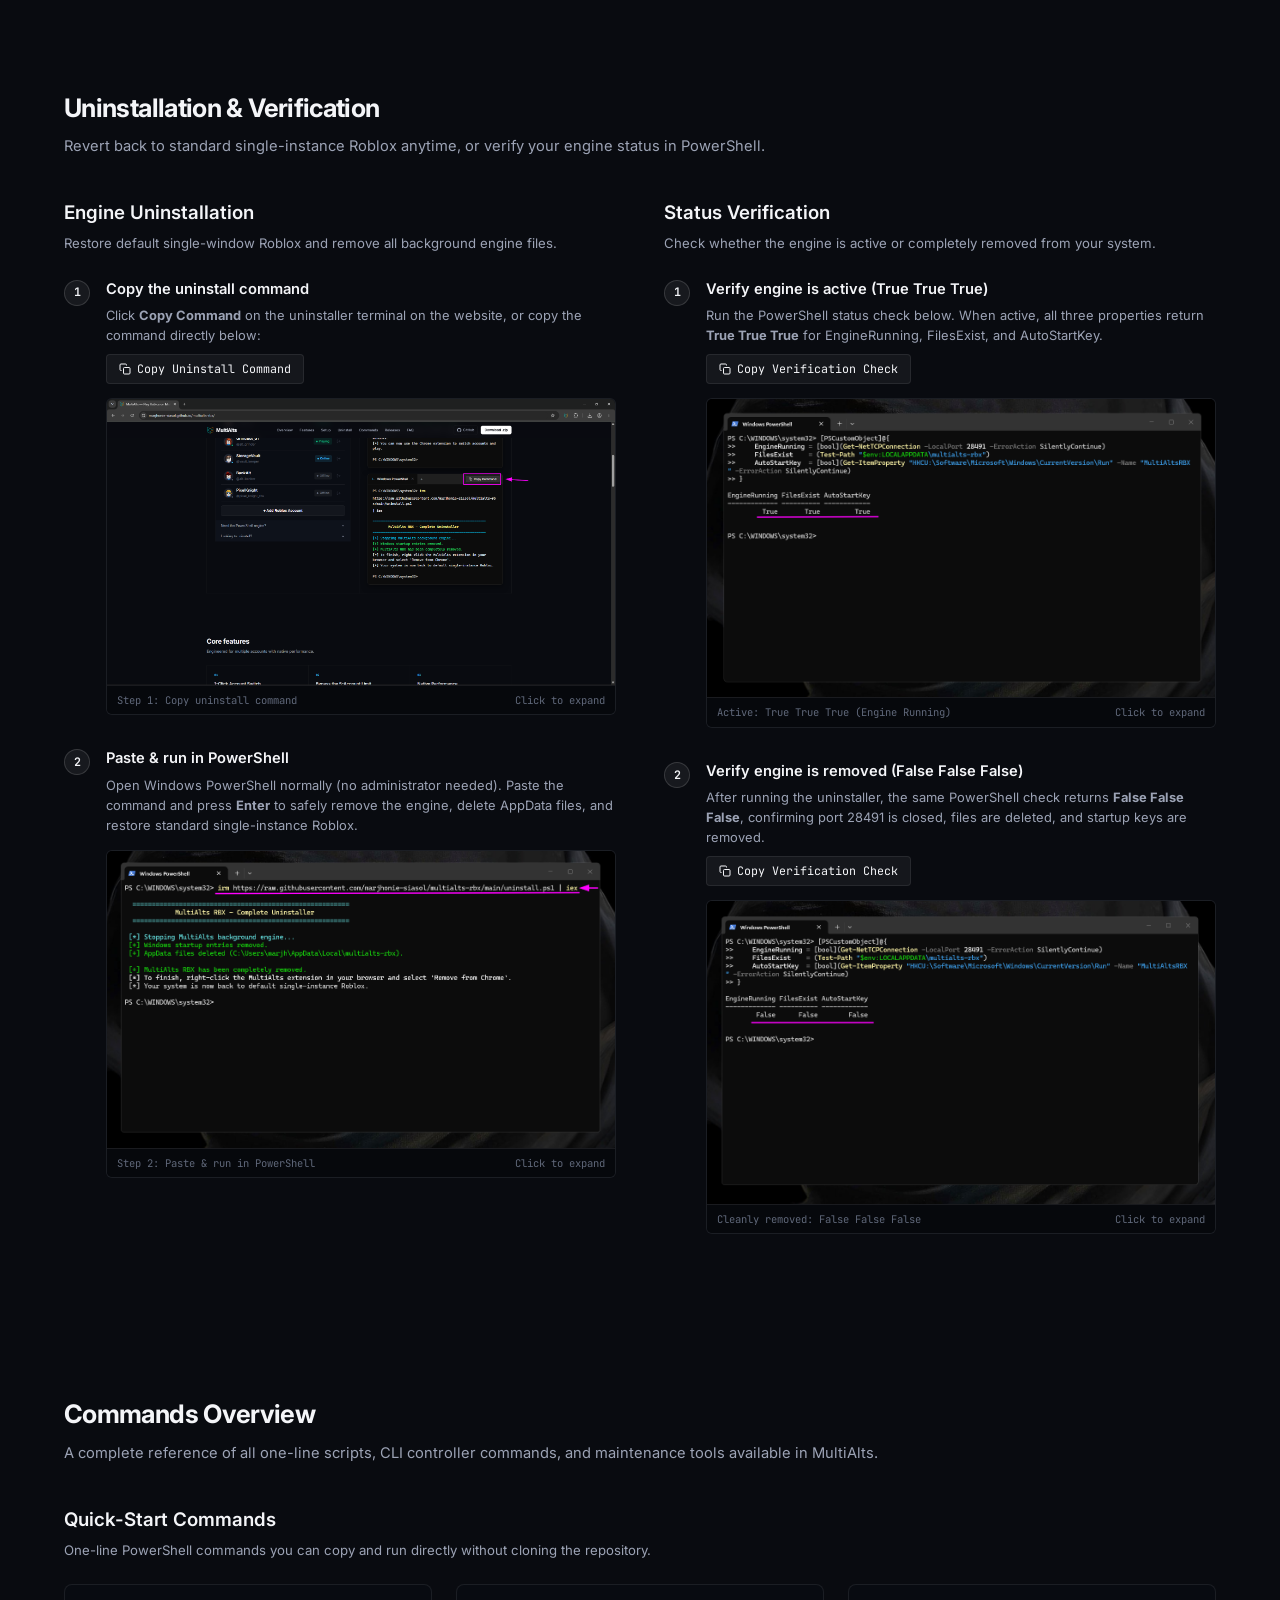
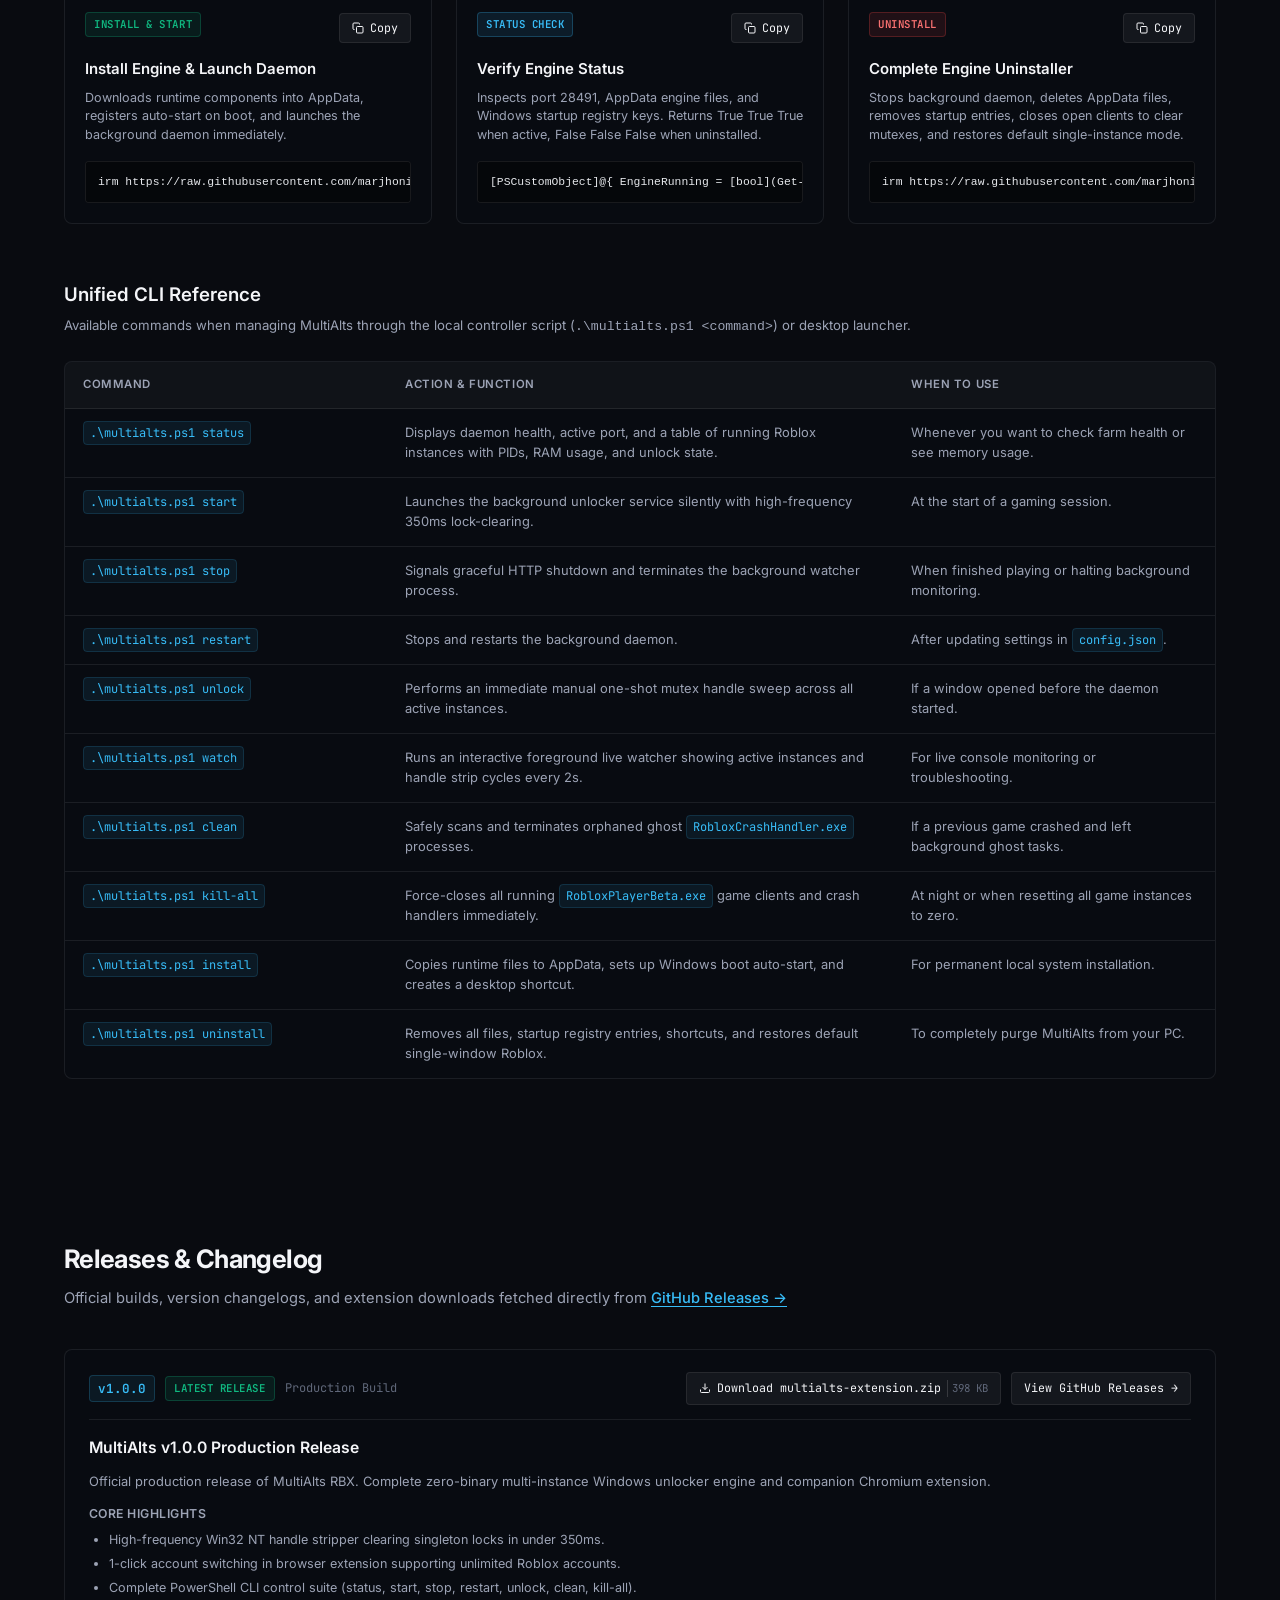
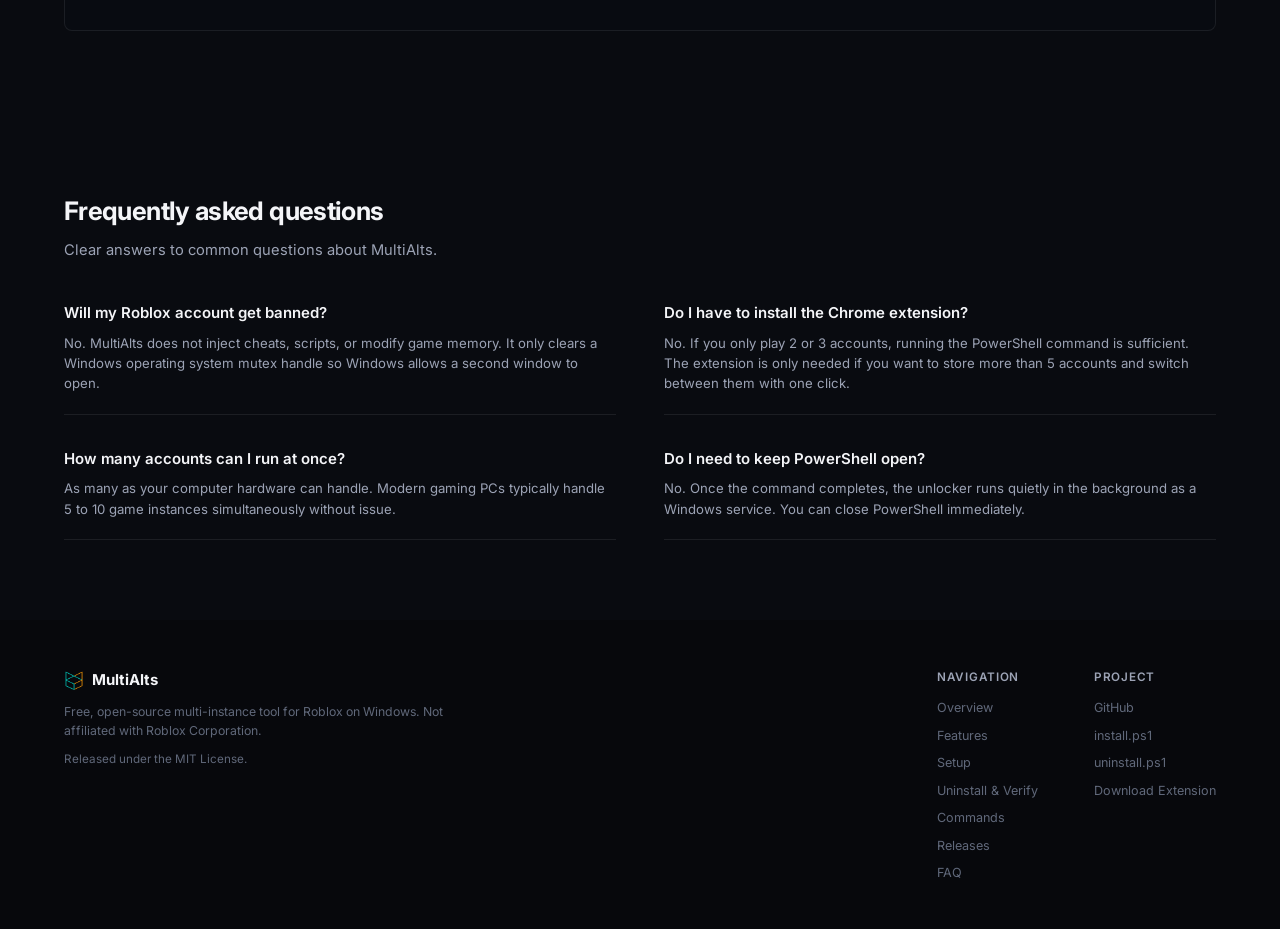
==== commit 6f56ba07: "Update all website and README screenshots with freshly aligned images" ====
--- a/docs/index.html
+++ b/docs/index.html
@@ -9,7 +9,7 @@
     <link rel="preconnect" href="https://fonts.googleapis.com">
     <link rel="preconnect" href="https://fonts.gstatic.com" crossorigin>
     <link href="https://fonts.googleapis.com/css2?family=Inter:wght@400;500;600;700&family=JetBrains+Mono:wght@400;500;600&display=swap" rel="stylesheet">
-    <link rel="stylesheet" href="style.css?v=12">
+    <link rel="stylesheet" href="style.css?v=13">
 </head>
 <body>
 
@@ -941,6 +941,6 @@
         </div>
     </footer>
 
-    <script src="script.js?v=12"></script>
+    <script src="script.js?v=13"></script>
 </body>
 </html>
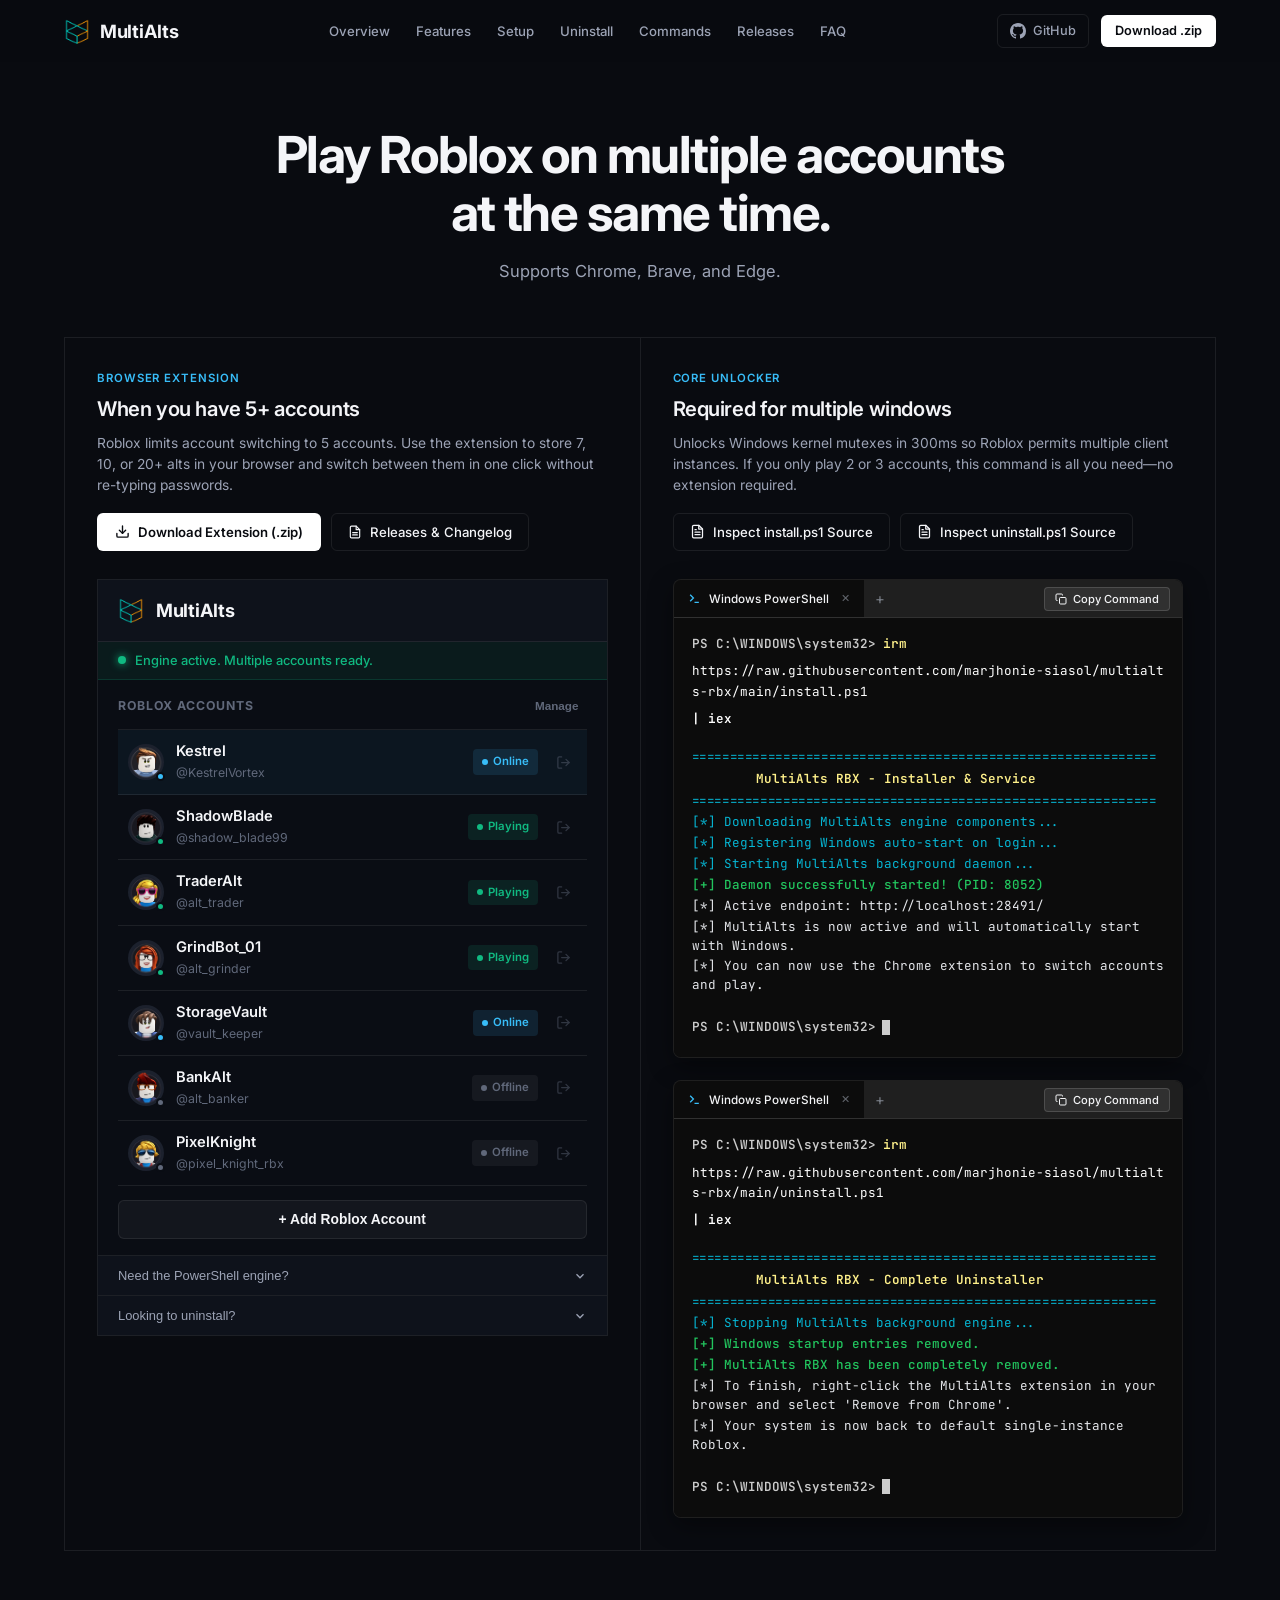
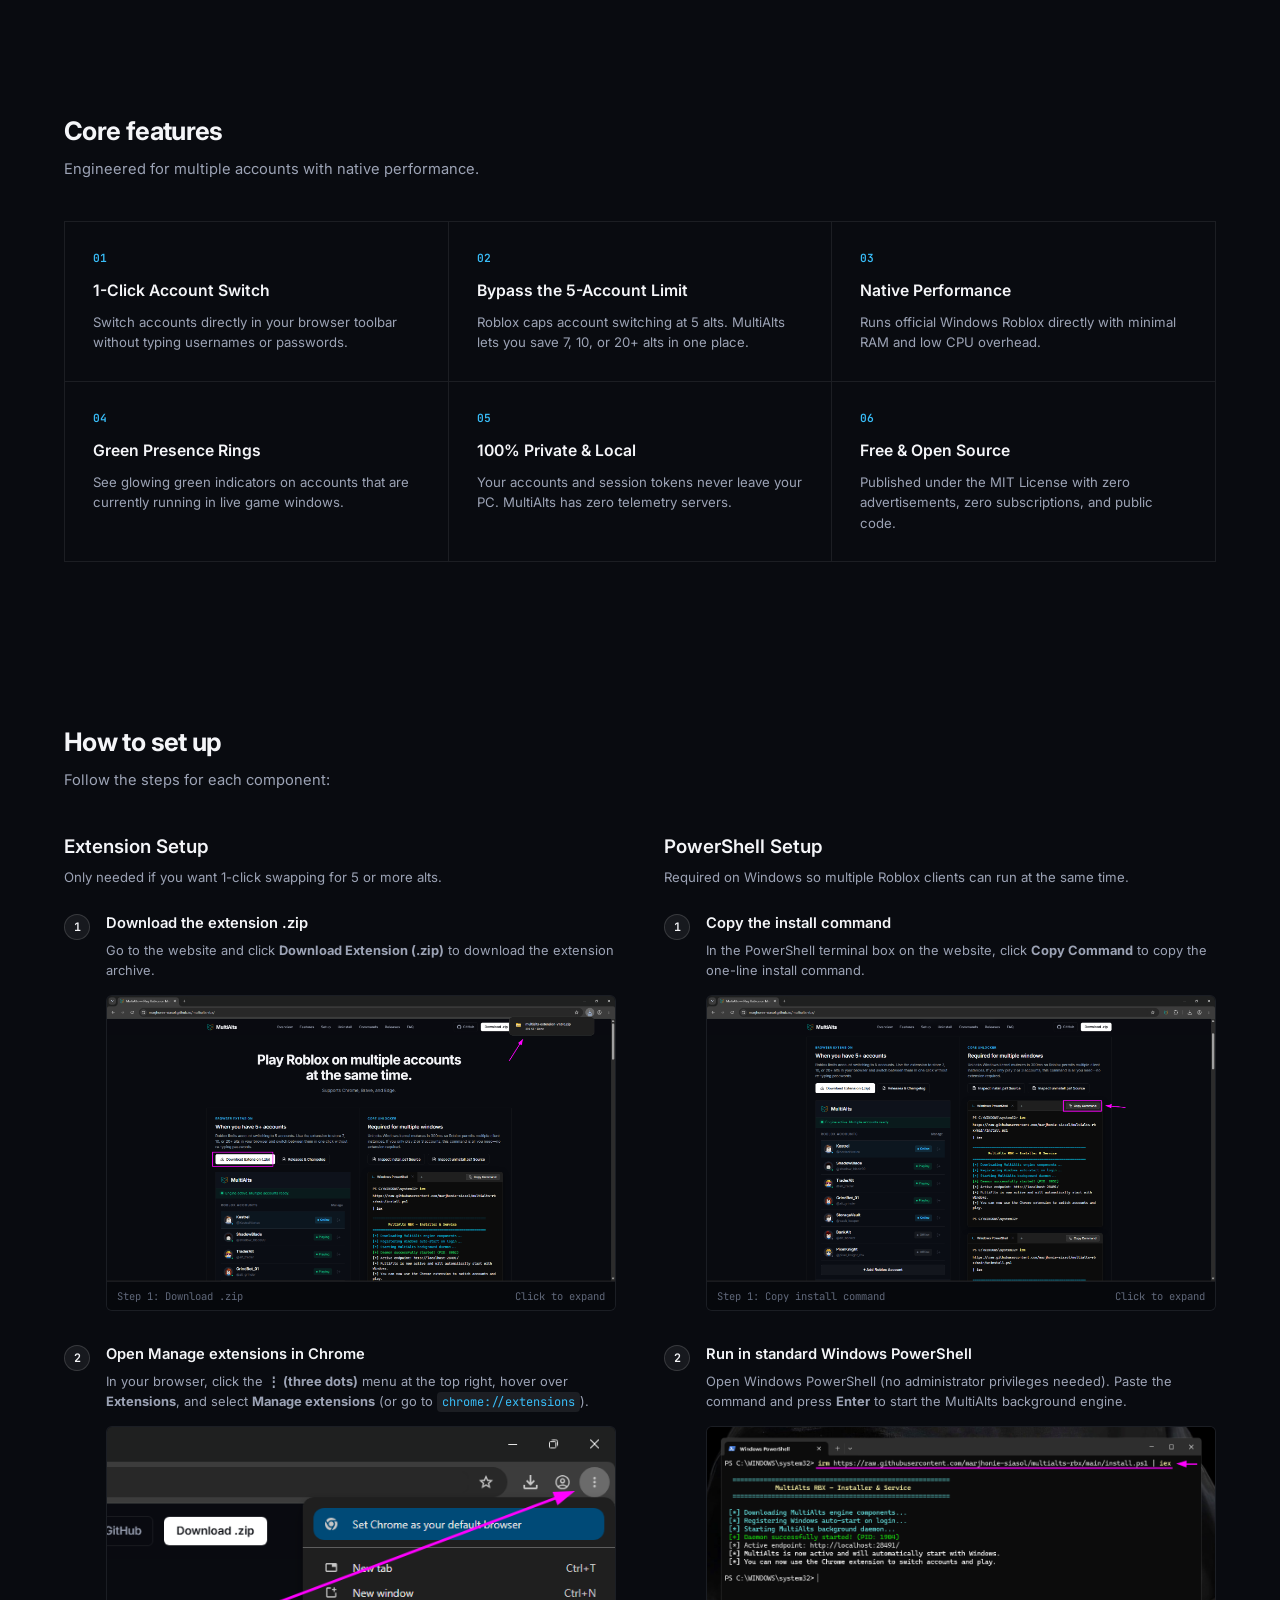
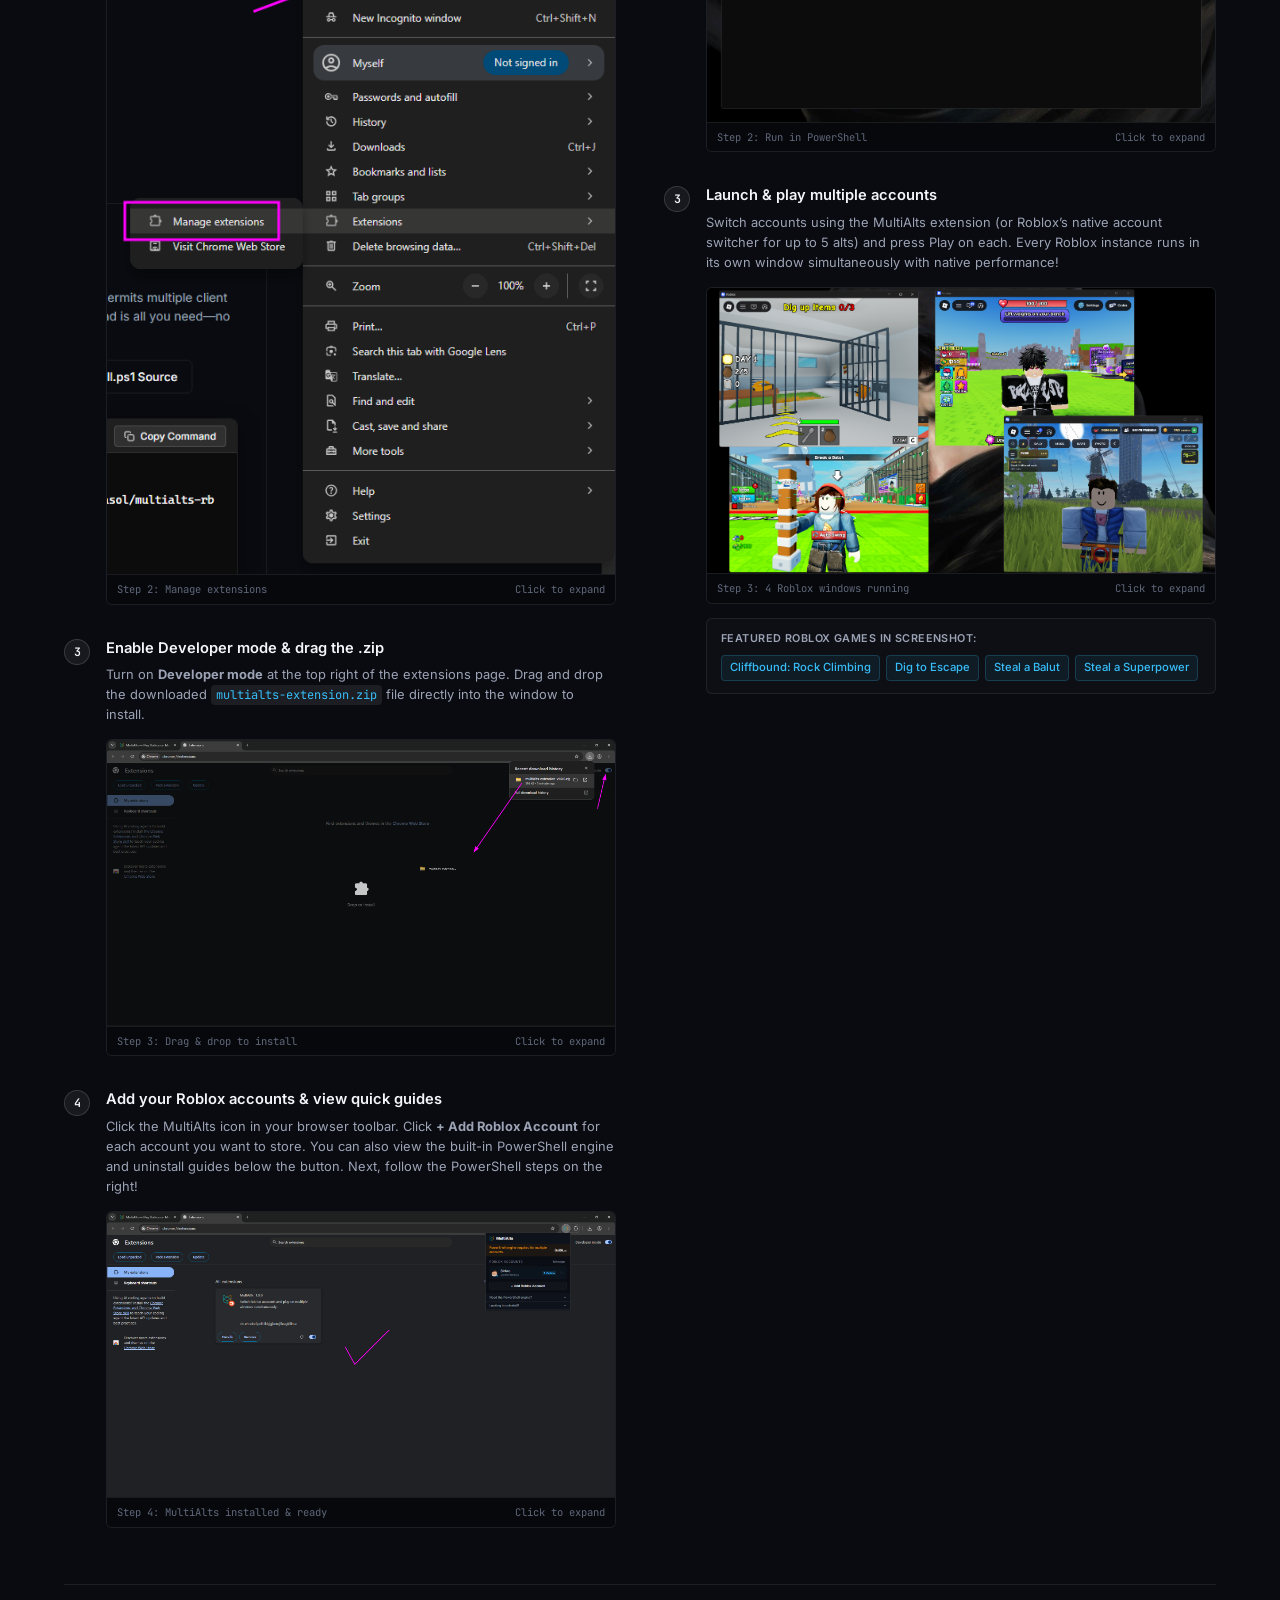
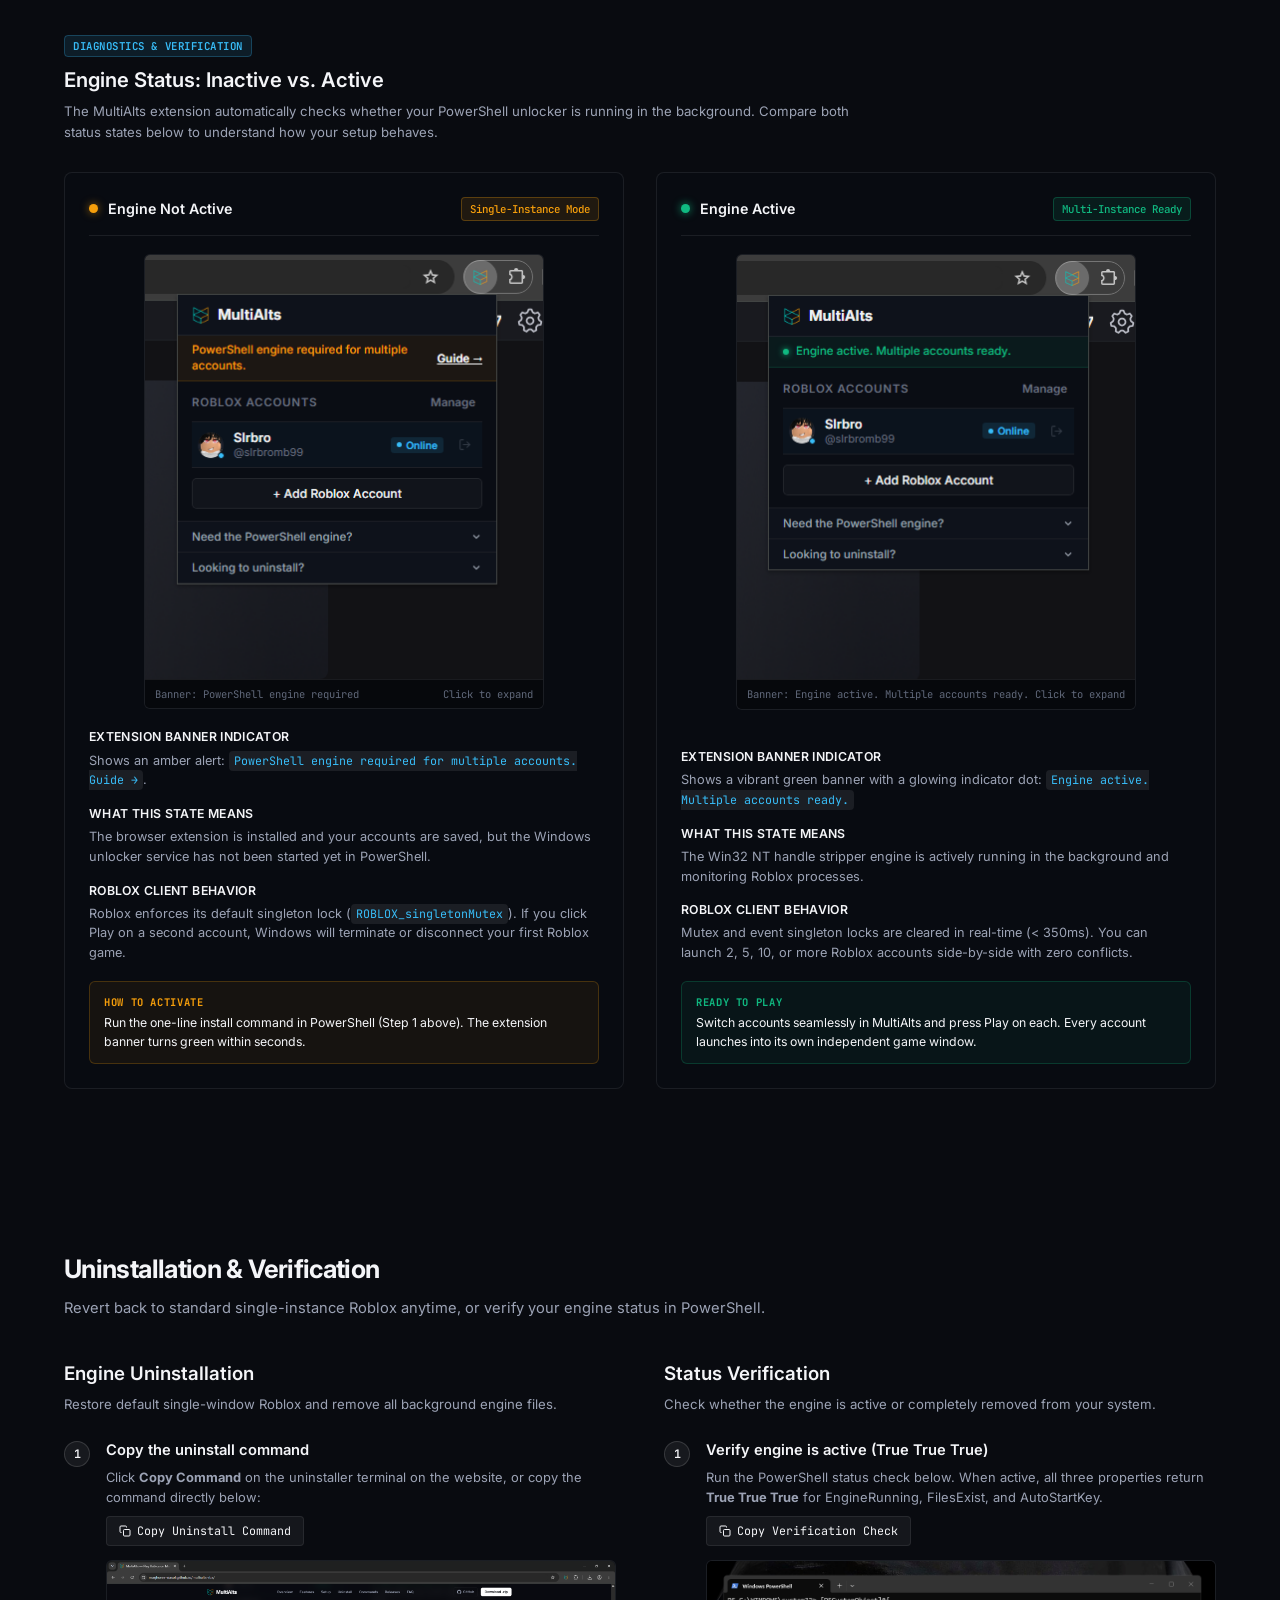
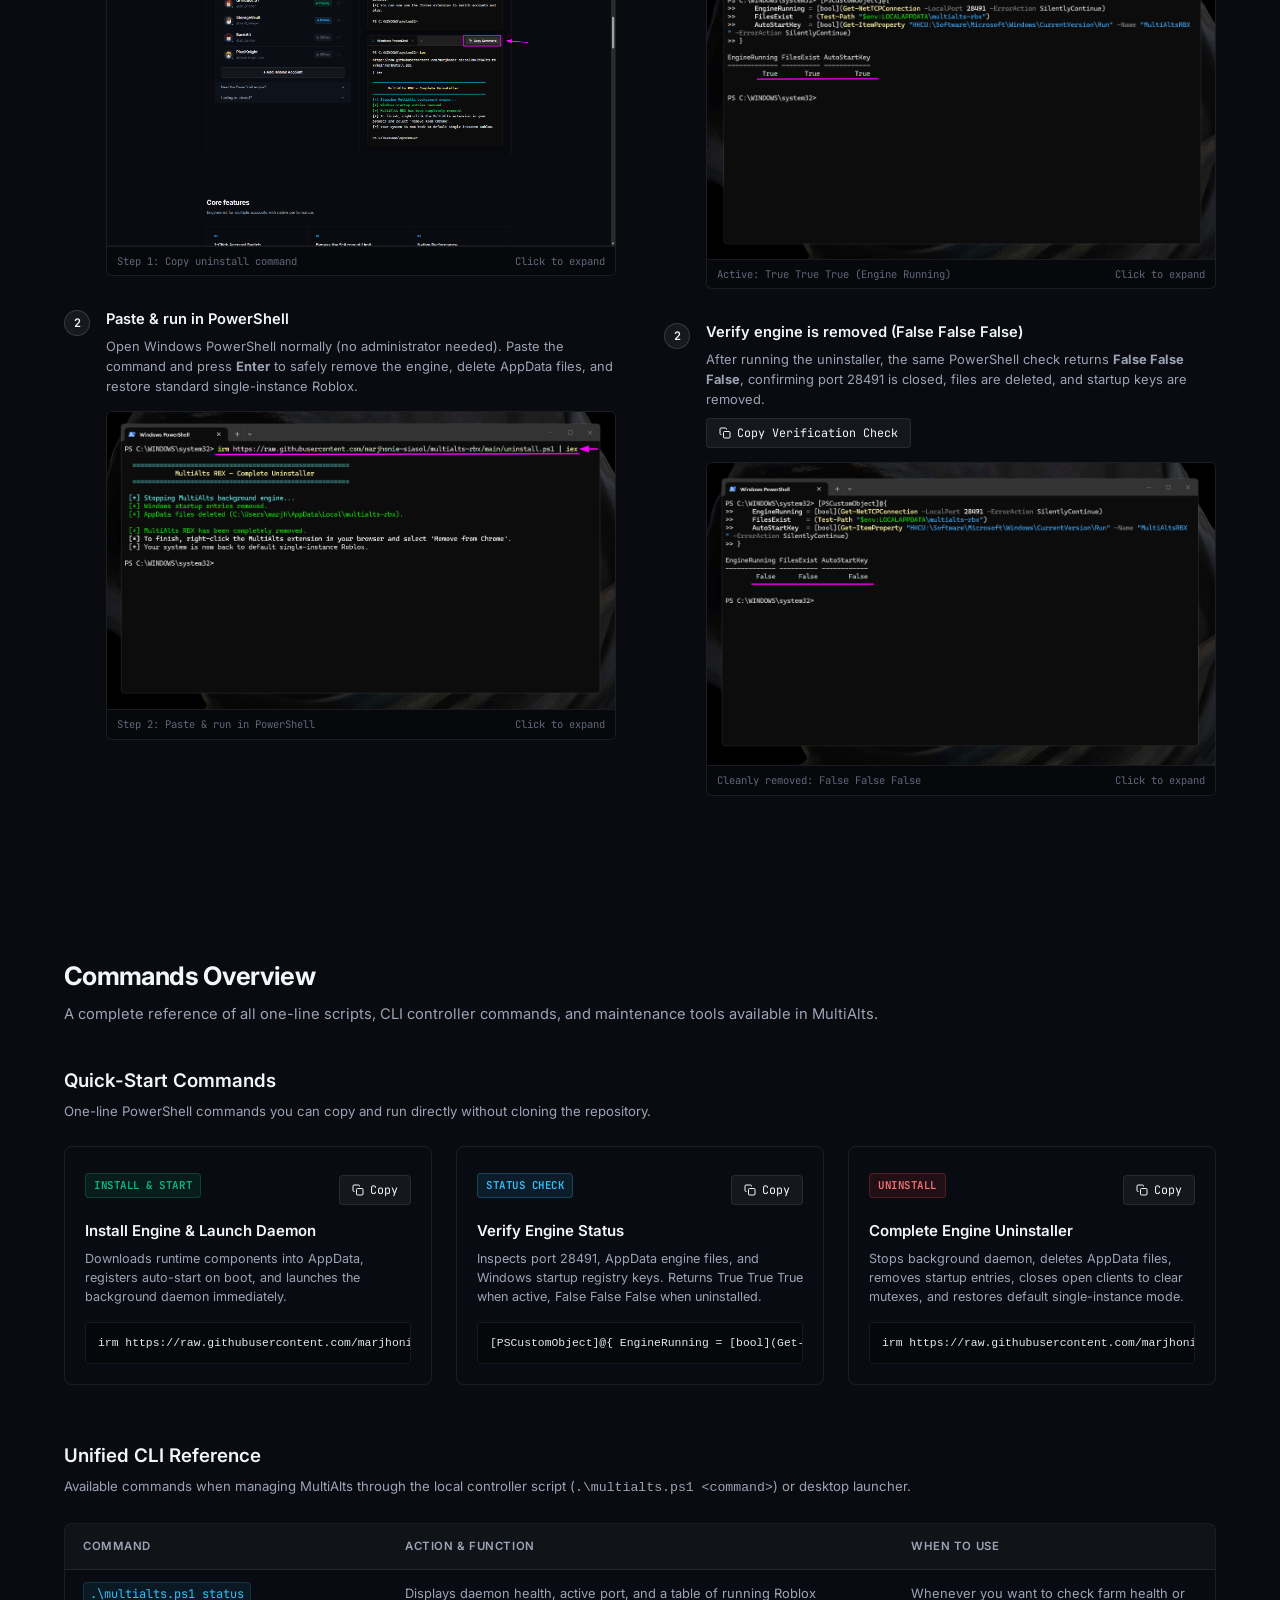
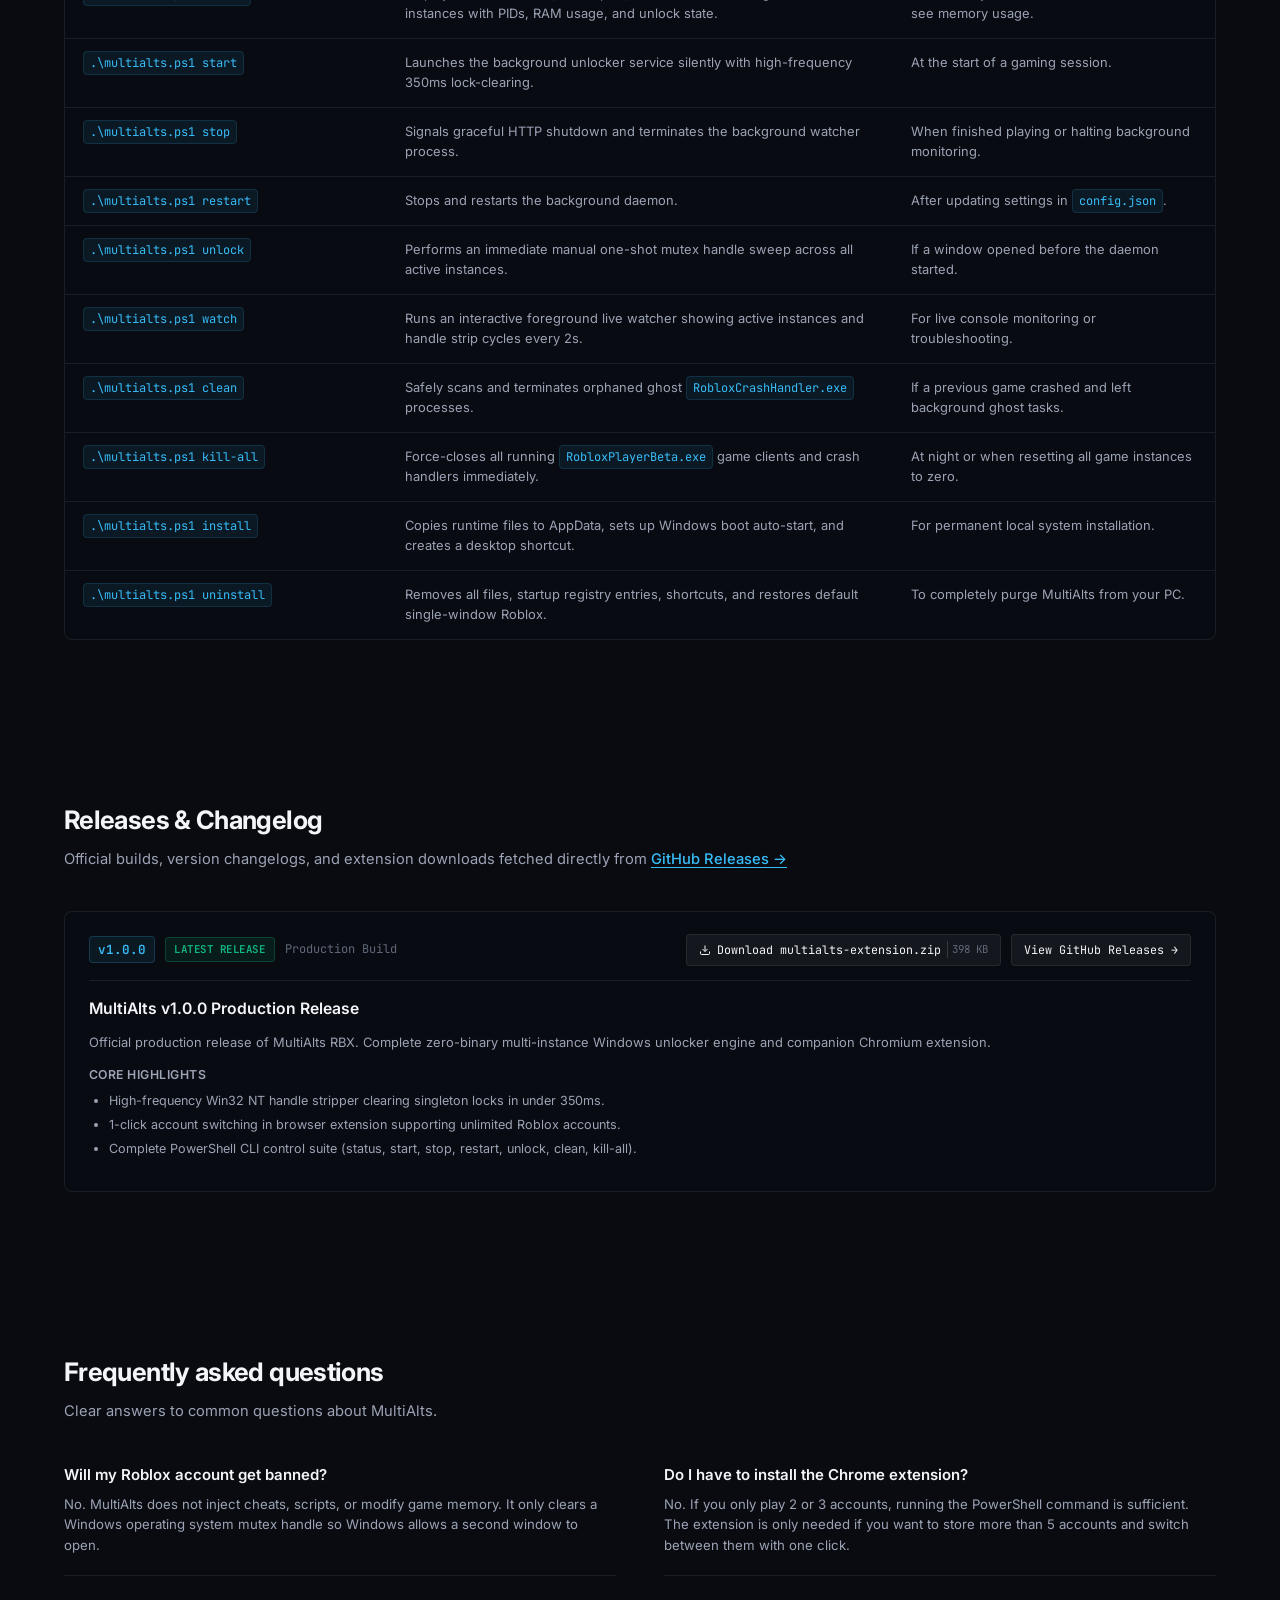
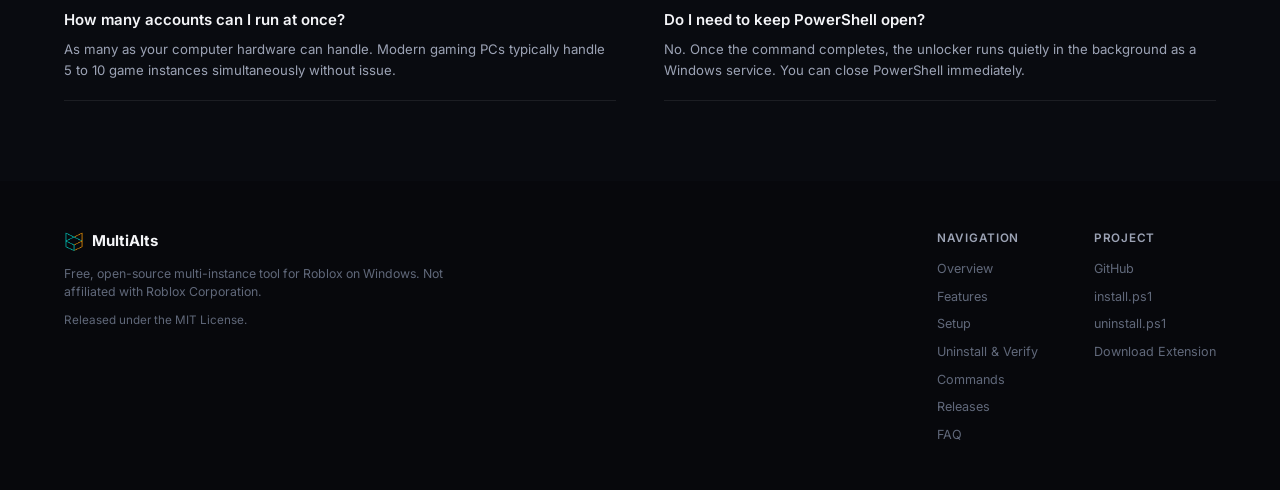
==== commit ef1fb513: "Add Engine Status Diagnostics comparison section for active vs inactive states" ====
--- a/docs/index.html
+++ b/docs/index.html
@@ -9,7 +9,7 @@
     <link rel="preconnect" href="https://fonts.googleapis.com">
     <link rel="preconnect" href="https://fonts.gstatic.com" crossorigin>
     <link href="https://fonts.googleapis.com/css2?family=Inter:wght@400;500;600;700&family=JetBrains+Mono:wght@400;500;600&display=swap" rel="stylesheet">
-    <link rel="stylesheet" href="style.css?v=13">
+    <link rel="stylesheet" href="style.css?v=14">
 </head>
 <body>
 
@@ -589,6 +589,100 @@
                     </div>
 
                 </div>
+
+                <!-- Engine Status Diagnostics: Active vs Inactive -->
+                <div class="engine-diagnostics-container">
+                    <div class="engine-diagnostics-header">
+                        <span class="command-badge badge-verify">Diagnostics &amp; Verification</span>
+                        <h3 class="engine-diagnostics-heading">Engine Status: Inactive vs. Active</h3>
+                        <p class="engine-diagnostics-subtext">The MultiAlts extension automatically checks whether your PowerShell unlocker is running in the background. Compare both status states below to understand how your setup behaves.</p>
+                    </div>
+
+                    <div class="engine-diagnostics-grid">
+                        
+                        <!-- Left: Inactive Engine -->
+                        <div class="engine-diag-card diag-inactive">
+                            <div class="engine-diag-topbar">
+                                <div class="engine-diag-meta">
+                                    <span class="engine-diag-dot dot-inactive"></span>
+                                    <span class="engine-diag-status">Engine Not Active</span>
+                                </div>
+                                <span class="engine-diag-badge badge-amber">Single-Instance Mode</span>
+                            </div>
+
+                            <div class="diag-frame-wrapper">
+                                <div class="step-img-frame" title="Click to view full screenshot">
+                                    <img src="assets/setup/engine.not.acitve.png" alt="MultiAlts popup showing Engine Not Active banner: PowerShell engine required" class="step-img" loading="lazy">
+                                    <div class="step-img-caption">
+                                        <span>Banner: PowerShell engine required</span>
+                                        <span>Click to expand</span>
+                                    </div>
+                                </div>
+                            </div>
+
+                            <div class="engine-diag-details">
+                                <div class="diag-point">
+                                    <h4 class="diag-point-title">Extension Banner Indicator</h4>
+                                    <p class="diag-point-desc">Shows an amber alert: <code>PowerShell engine required for multiple accounts. Guide &rarr;</code>.</p>
+                                </div>
+                                <div class="diag-point">
+                                    <h4 class="diag-point-title">What This State Means</h4>
+                                    <p class="diag-point-desc">The browser extension is installed and your accounts are saved, but the Windows unlocker service has not been started yet in PowerShell.</p>
+                                </div>
+                                <div class="diag-point">
+                                    <h4 class="diag-point-title">Roblox Client Behavior</h4>
+                                    <p class="diag-point-desc">Roblox enforces its default singleton lock (<code>ROBLOX_singletonMutex</code>). If you click Play on a second account, Windows will terminate or disconnect your first Roblox game.</p>
+                                </div>
+                                <div class="diag-point-solution solution-inactive">
+                                    <span class="solution-tag">How to activate</span>
+                                    <p class="solution-text">Run the one-line install command in PowerShell (Step 1 above). The extension banner turns green within seconds.</p>
+                                </div>
+                            </div>
+                        </div>
+
+                        <!-- Right: Active Engine -->
+                        <div class="engine-diag-card diag-active">
+                            <div class="engine-diag-topbar">
+                                <div class="engine-diag-meta">
+                                    <span class="engine-diag-dot dot-active"></span>
+                                    <span class="engine-diag-status">Engine Active</span>
+                                </div>
+                                <span class="engine-diag-badge badge-green">Multi-Instance Ready</span>
+                            </div>
+
+                            <div class="diag-frame-wrapper">
+                                <div class="step-img-frame" title="Click to view full screenshot">
+                                    <img src="assets/setup/engine.acitve.png" alt="MultiAlts popup showing Engine Active banner: Multiple accounts ready" class="step-img" loading="lazy">
+                                    <div class="step-img-caption">
+                                        <span>Banner: Engine active. Multiple accounts ready.</span>
+                                        <span>Click to expand</span>
+                                    </div>
+                                </div>
+                            </div>
+
+                            <div class="engine-diag-details">
+                                <div class="diag-point">
+                                    <h4 class="diag-point-title">Extension Banner Indicator</h4>
+                                    <p class="diag-point-desc">Shows a vibrant green banner with a glowing indicator dot: <code>Engine active. Multiple accounts ready.</code></p>
+                                </div>
+                                <div class="diag-point">
+                                    <h4 class="diag-point-title">What This State Means</h4>
+                                    <p class="diag-point-desc">The Win32 NT handle stripper engine is actively running in the background and monitoring Roblox processes.</p>
+                                </div>
+                                <div class="diag-point">
+                                    <h4 class="diag-point-title">Roblox Client Behavior</h4>
+                                    <p class="diag-point-desc">Mutex and event singleton locks are cleared in real-time (&lt; 350ms). You can launch 2, 5, 10, or more Roblox accounts side-by-side with zero conflicts.</p>
+                                </div>
+                                <div class="diag-point-solution solution-active">
+                                    <span class="solution-tag">Ready to play</span>
+                                    <p class="solution-text">Switch accounts seamlessly in MultiAlts and press Play on each. Every account launches into its own independent game window.</p>
+                                </div>
+                            </div>
+                        </div>
+
+                    </div>
+                </div>
+
             </div>
         </section>
 
@@ -941,6 +1035,6 @@
         </div>
     </footer>
 
-    <script src="script.js?v=13"></script>
+    <script src="script.js?v=14"></script>
 </body>
 </html>
--- a/docs/style.css
+++ b/docs/style.css
@@ -1169,6 +1169,212 @@
     border-radius: 4px;
 }
 
+/* ==========================================================================
+   Engine State Diagnostics (Active vs Inactive Comparison)
+   ========================================================================== */
+.engine-diagnostics-container {
+    margin-top: 56px;
+    padding-top: 48px;
+    border-top: 1px solid var(--border-hairline);
+    width: 100%;
+}
+
+.engine-diagnostics-header {
+    margin-bottom: 28px;
+}
+
+.engine-diagnostics-heading {
+    font-size: 1.35rem;
+    font-weight: 600;
+    color: var(--text-high);
+    margin: 8px 0 6px 0;
+}
+
+.engine-diagnostics-subtext {
+    font-size: 0.88rem;
+    color: var(--text-med);
+    max-width: 820px;
+    line-height: 1.6;
+}
+
+.engine-diagnostics-grid {
+    display: grid;
+    grid-template-columns: repeat(2, minmax(0, 1fr));
+    gap: 32px;
+    width: 100%;
+}
+
+.engine-diag-card {
+    background: #080b11;
+    border: 1px solid var(--border-hairline);
+    border-radius: 8px;
+    padding: 24px;
+    display: flex;
+    flex-direction: column;
+    gap: 18px;
+    transition: border-color 150ms ease, box-shadow 150ms ease;
+}
+
+.engine-diag-card:hover {
+    border-color: rgba(255, 255, 255, 0.15);
+}
+
+.engine-diag-card.diag-active:hover {
+    border-color: rgba(16, 185, 129, 0.35);
+    box-shadow: 0 4px 20px rgba(16, 185, 129, 0.08);
+}
+
+.engine-diag-card.diag-inactive:hover {
+    border-color: rgba(245, 158, 11, 0.35);
+    box-shadow: 0 4px 20px rgba(245, 158, 11, 0.08);
+}
+
+.engine-diag-topbar {
+    display: flex;
+    align-items: center;
+    justify-content: space-between;
+    gap: 12px;
+    padding-bottom: 14px;
+    border-bottom: 1px solid var(--border-hairline);
+}
+
+.engine-diag-meta {
+    display: flex;
+    align-items: center;
+    gap: 10px;
+}
+
+.engine-diag-dot {
+    width: 9px;
+    height: 9px;
+    border-radius: 50%;
+    flex-shrink: 0;
+}
+
+.dot-inactive {
+    background: #f59e0b;
+    box-shadow: 0 0 8px rgba(245, 158, 11, 0.6);
+}
+
+.dot-active {
+    background: #10b981;
+    box-shadow: 0 0 8px rgba(16, 185, 129, 0.8);
+}
+
+.engine-diag-status {
+    font-size: 0.95rem;
+    font-weight: 600;
+    color: var(--text-high);
+}
+
+.engine-diag-badge {
+    font-size: 0.72rem;
+    font-family: var(--font-mono);
+    font-weight: 500;
+    padding: 3px 8px;
+    border-radius: 4px;
+    white-space: nowrap;
+}
+
+.badge-amber {
+    background: rgba(245, 158, 11, 0.1);
+    color: #f59e0b;
+    border: 1px solid rgba(245, 158, 11, 0.28);
+}
+
+.badge-green {
+    background: rgba(16, 185, 129, 0.1);
+    color: #10b981;
+    border: 1px solid rgba(16, 185, 129, 0.28);
+}
+
+.diag-frame-wrapper {
+    width: 100%;
+    max-width: 400px;
+    margin: 0 auto;
+}
+
+.diag-frame-wrapper .step-img-frame {
+    margin-top: 0;
+}
+
+.engine-diag-details {
+    display: flex;
+    flex-direction: column;
+    gap: 14px;
+    margin-top: auto;
+}
+
+.diag-point {
+    display: flex;
+    flex-direction: column;
+    gap: 4px;
+}
+
+.diag-point-title {
+    font-size: 0.82rem;
+    font-weight: 600;
+    color: var(--text-high);
+    text-transform: uppercase;
+    letter-spacing: 0.03em;
+}
+
+.diag-point-desc {
+    font-size: 0.85rem;
+    color: var(--text-med);
+    line-height: 1.55;
+}
+
+.diag-point-desc code {
+    font-family: var(--font-mono);
+    background: rgba(255, 255, 255, 0.08);
+    padding: 2px 5px;
+    border-radius: 4px;
+    font-size: 0.78rem;
+    color: var(--accent-blue);
+}
+
+.diag-point-solution {
+    margin-top: 4px;
+    padding: 12px 14px;
+    border-radius: 6px;
+    display: flex;
+    flex-direction: column;
+    gap: 4px;
+}
+
+.solution-inactive {
+    background: rgba(245, 158, 11, 0.06);
+    border: 1px solid rgba(245, 158, 11, 0.22);
+}
+
+.solution-active {
+    background: rgba(16, 185, 129, 0.06);
+    border: 1px solid rgba(16, 185, 129, 0.22);
+}
+
+.solution-tag {
+    font-size: 0.7rem;
+    font-weight: 700;
+    text-transform: uppercase;
+    letter-spacing: 0.06em;
+    font-family: var(--font-mono);
+}
+
+.solution-inactive .solution-tag {
+    color: #f59e0b;
+}
+
+.solution-active .solution-tag {
+    color: #10b981;
+}
+
+.solution-text {
+    font-size: 0.82rem;
+    line-height: 1.5;
+    color: var(--text-high);
+}
+
 /* Lightbox Modal */
 .lightbox-modal {
     position: fixed;
@@ -1729,6 +1935,11 @@
         gap: 36px;
     }
 
+    .engine-diagnostics-grid {
+        grid-template-columns: 1fr;
+        gap: 24px;
+    }
+
     .faq-list {
         grid-template-columns: 1fr;
     }
